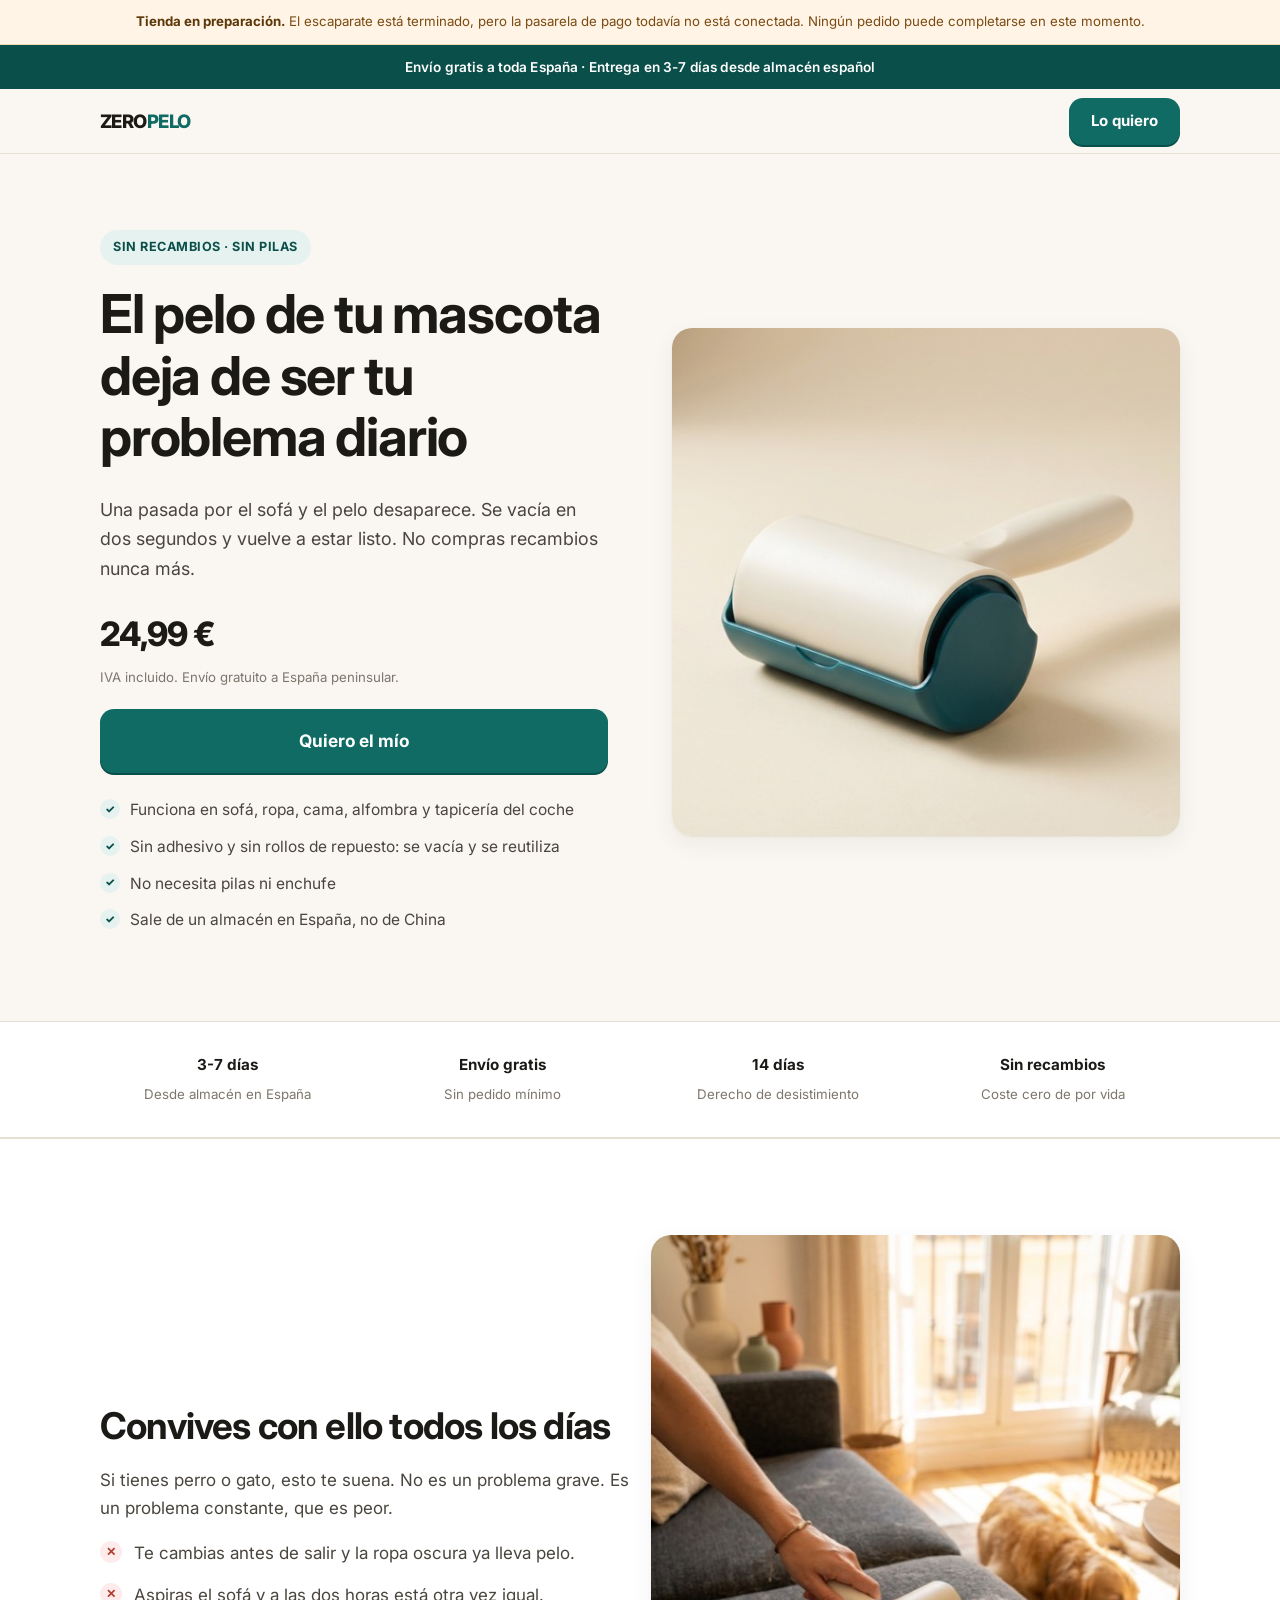
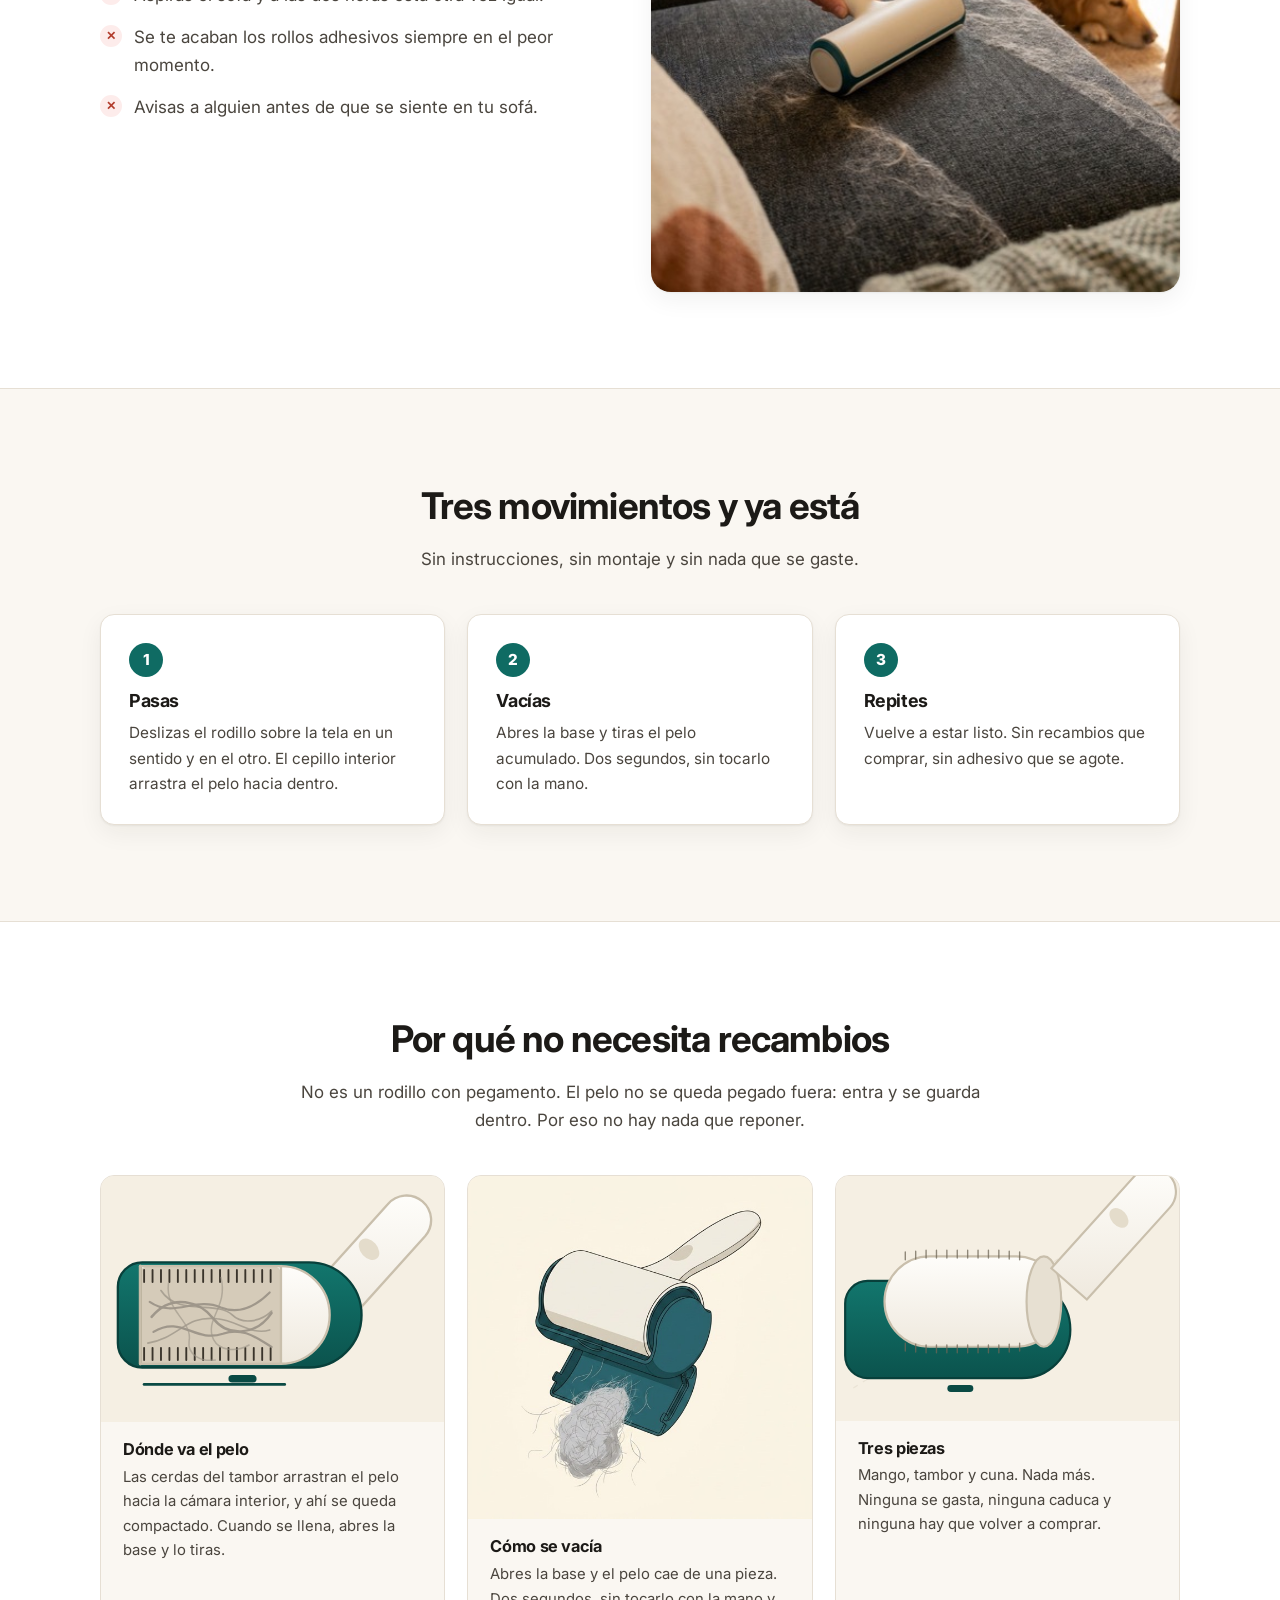
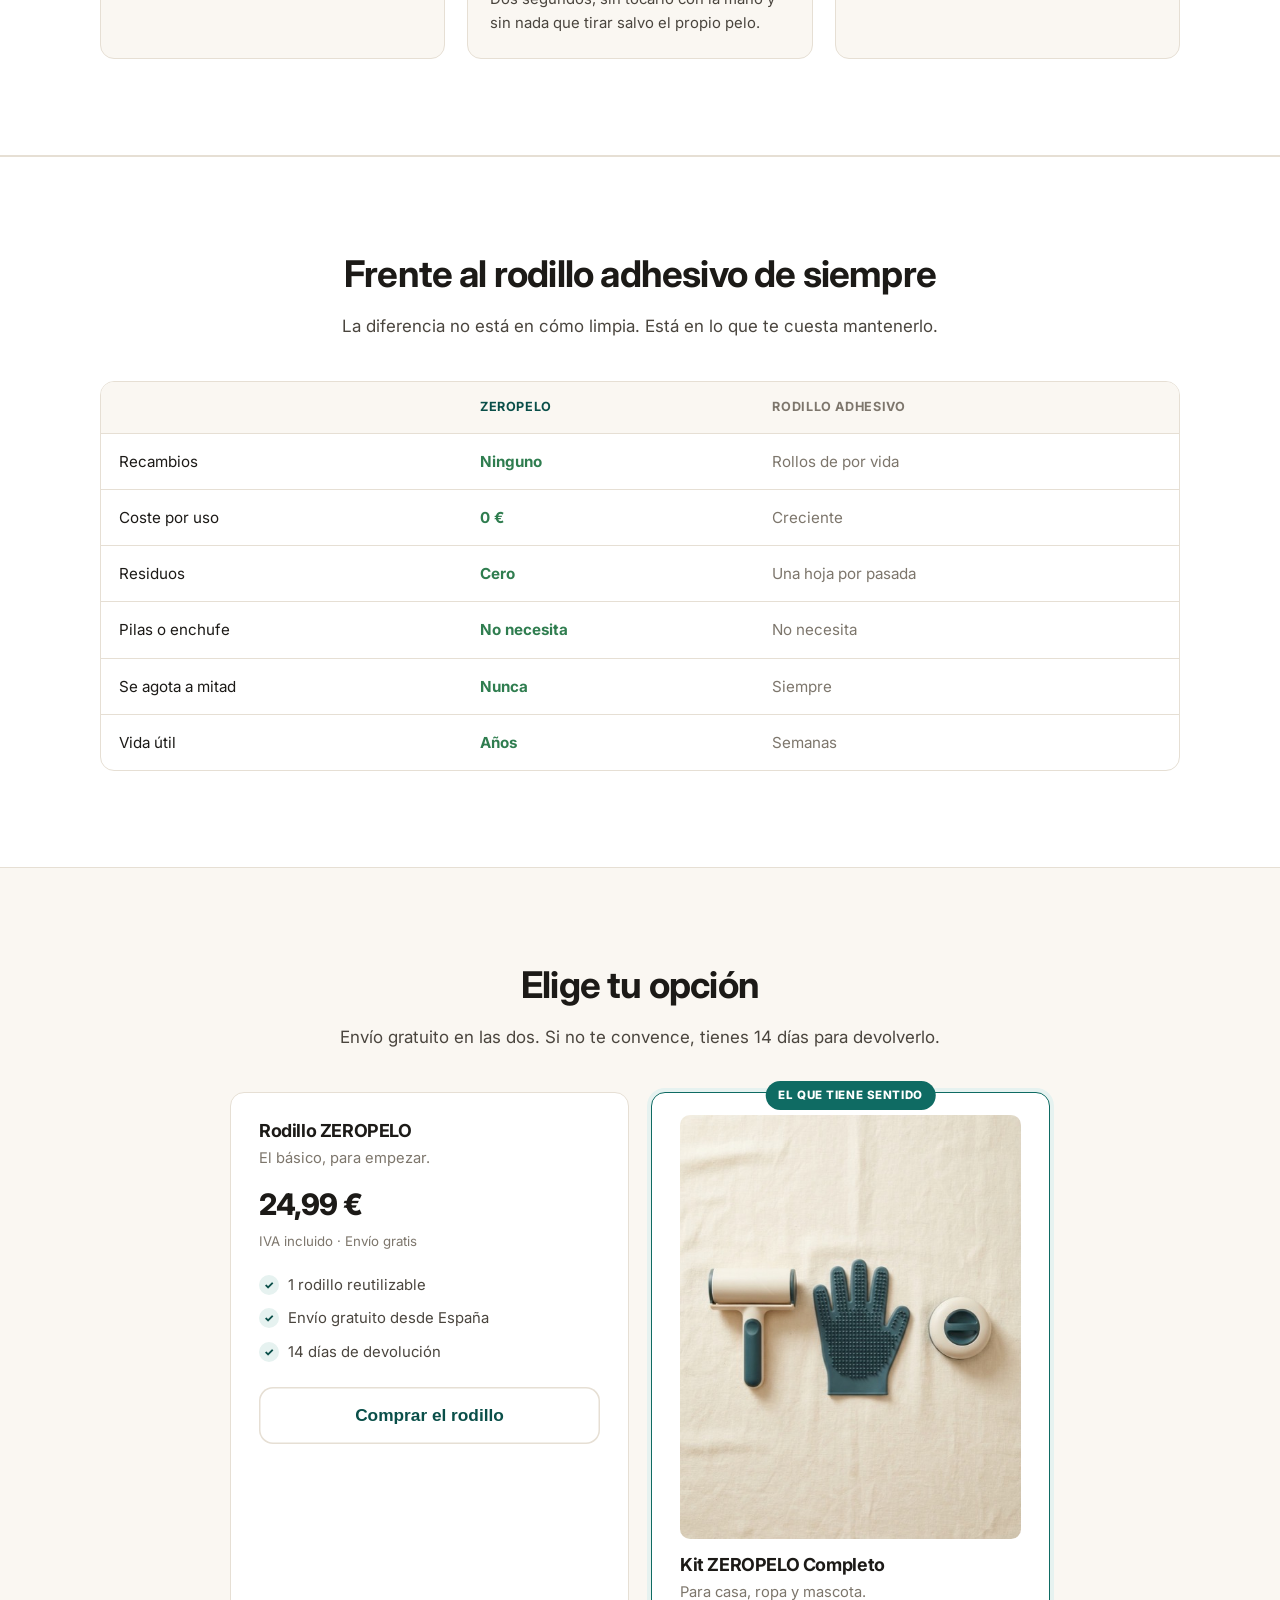
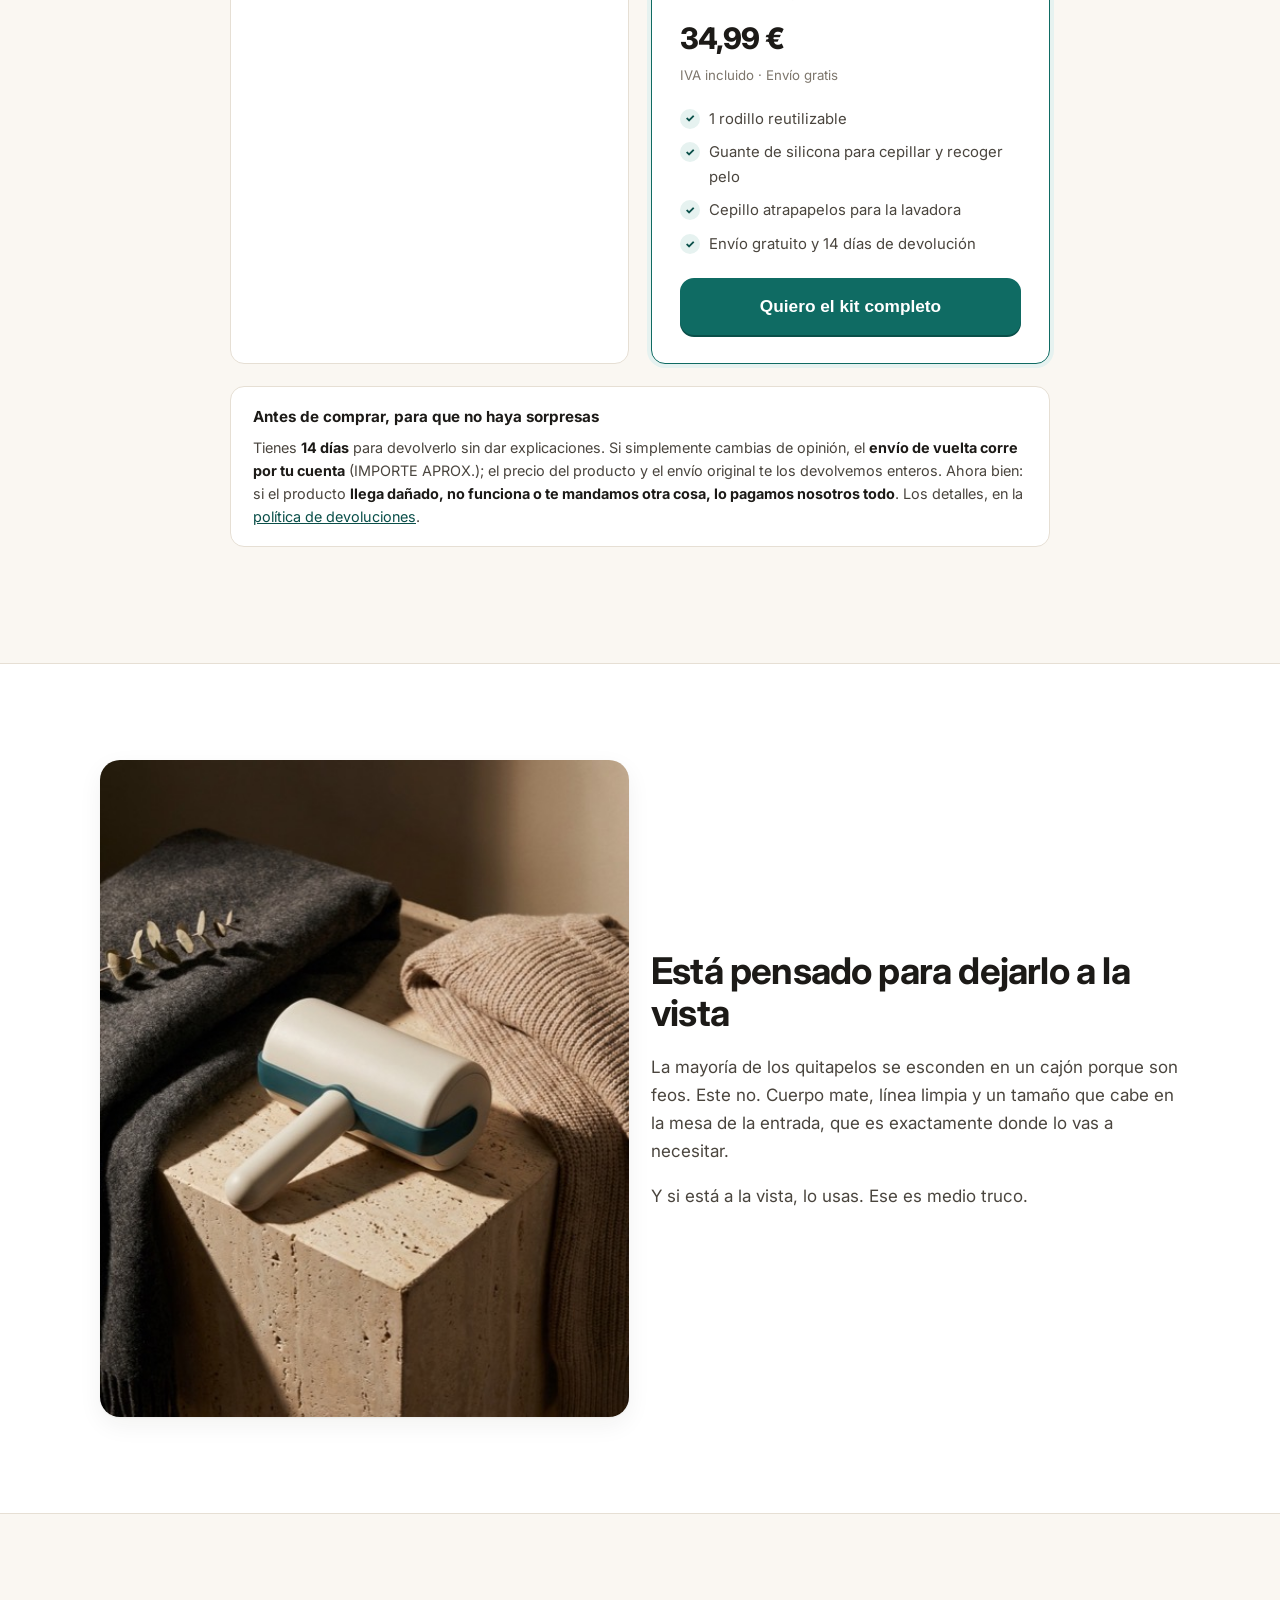
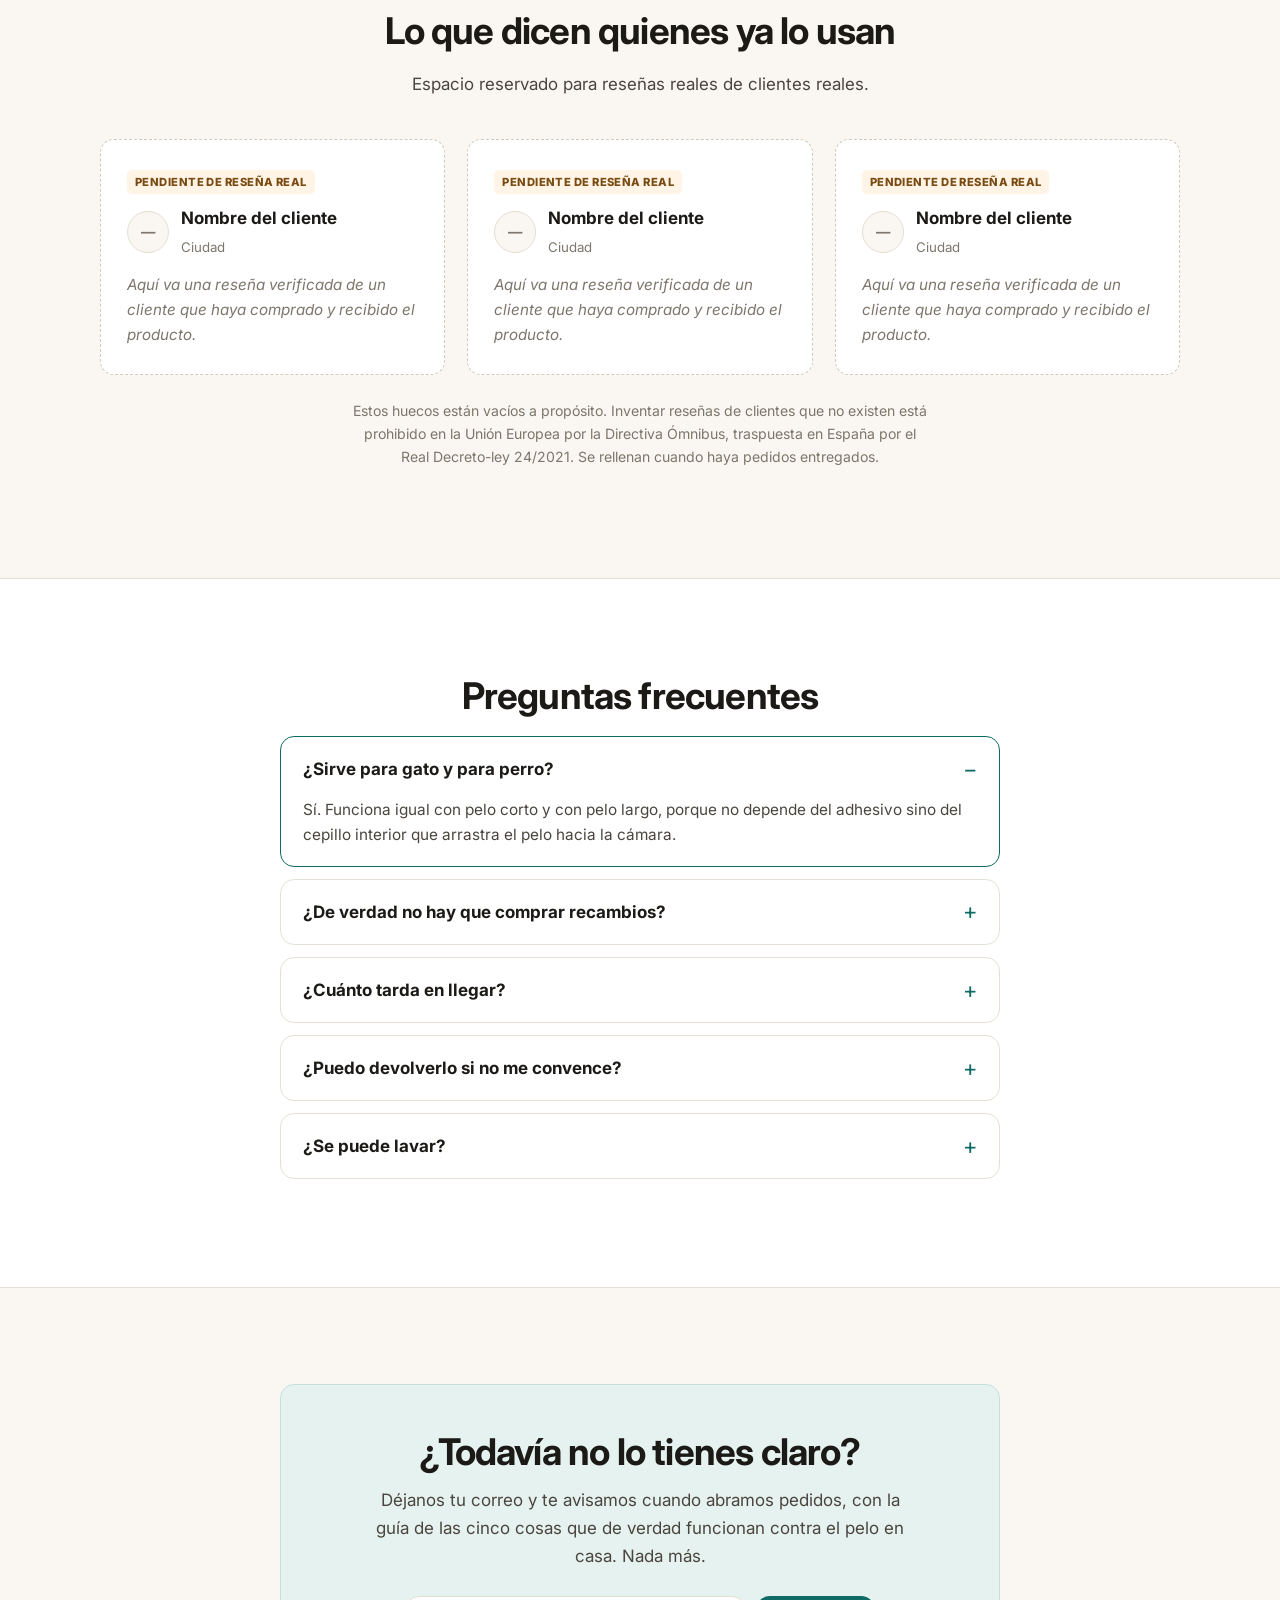
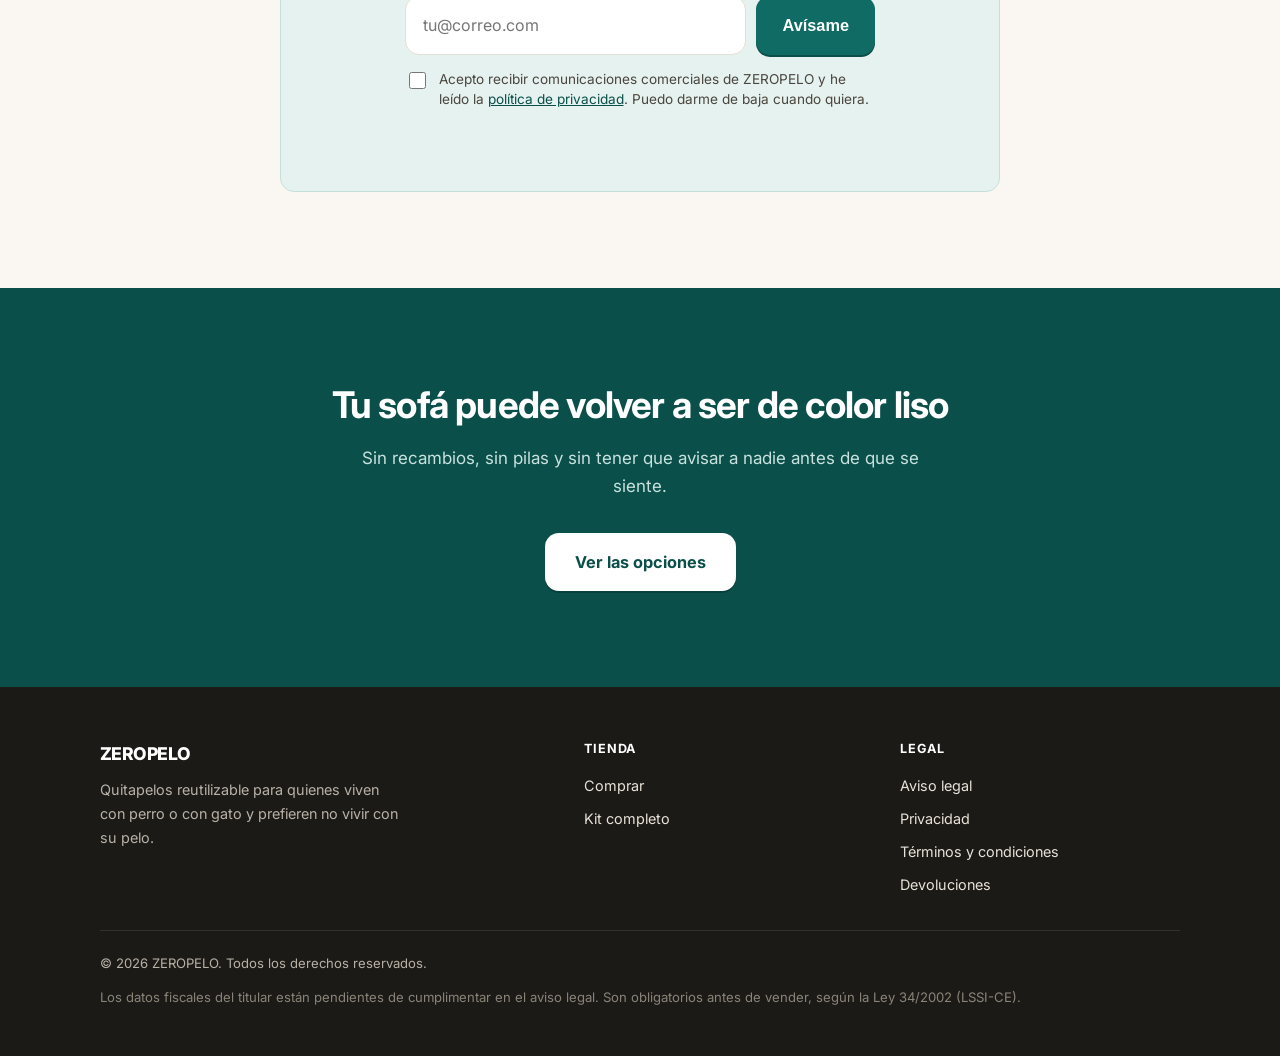
==== index.html @ f77eaab3 "Encuadrar los SVG para que llenen la tarjeta" ====
<!doctype html>
<html lang="es">
<head>
<meta charset="utf-8">
<meta name="viewport" content="width=device-width,initial-scale=1">
<title>ZEROPELO — Adiós al pelo de tu mascota en el sofá y la ropa</title>
<meta name="description" content="Rodillo quitapelos reutilizable para perros y gatos. Sin recambios, sin adhesivo, sin pilas. Envío gratis desde España en 3-7 días.">
<meta property="og:title" content="ZEROPELO — Adiós al pelo de tu mascota">
<meta property="og:description" content="Rodillo quitapelos reutilizable. Sin recambios. Envío gratis desde España.">
<meta property="og:image" content="https://alexghost1.github.io/zeropelo/public/images/hero.jpg">
<meta property="og:type" content="product">
<link rel="stylesheet" href="assets/styles.css">
<link rel="preload" as="image" href="public/images/hero-560.jpg">
<link rel="preconnect" href="https://fonts.googleapis.com">
<link rel="preconnect" href="https://fonts.gstatic.com" crossorigin>
<link href="https://fonts.googleapis.com/css2?family=Inter:wght@400;600;700;800&display=swap" rel="stylesheet">
</head>
<body>

<!-- ════════════════════════════════════════════════════════════════
     PARA PUBLICAR DE VERDAD: borra el bloque <div class="aviso-borrador">
     que hay justo debajo, y rellena PAGOS en el bloque de codigo del final.
     ════════════════════════════════════════════════════════════════ -->
<div class="aviso-borrador">
  <strong>Tienda en preparación.</strong> El escaparate está terminado, pero la pasarela de pago
  todavía no está conectada. Ningún pedido puede completarse en este momento.
</div>

<div class="barra">Envío gratis a toda España · Entrega en 3-7 días desde almacén español</div>

<header class="cab">
  <div class="env">
    <a class="marca" href="index.html">ZERO<span>PELO</span></a>
    <a class="btn" href="#comprar" style="padding:11px 22px;font-size:.94rem">Lo quiero</a>
  </div>
</header>

<main>

<!-- HERO -->
<section class="hero">
  <div class="env hero-rej">
    <div>
      <span class="etiqueta">Sin recambios · Sin pilas</span>
      <h1>El pelo de tu mascota deja de ser tu problema diario</h1>
      <p class="sub">Una pasada por el sofá y el pelo desaparece. Se vacía en dos segundos
      y vuelve a estar listo. No compras recambios nunca más.</p>

      <div class="precio"><span class="ahora">24,99 €</span></div>
      <p class="iva">IVA incluido. Envío gratuito a España peninsular.</p>

      <a class="btn btn-g" href="#comprar">Quiero el mío</a>

      <ul class="ventajas">
        <li><span class="tic">✓</span><span>Funciona en sofá, ropa, cama, alfombra y tapicería del coche</span></li>
        <li><span class="tic">✓</span><span>Sin adhesivo y sin rollos de repuesto: se vacía y se reutiliza</span></li>
        <li><span class="tic">✓</span><span>No necesita pilas ni enchufe</span></li>
        <li><span class="tic">✓</span><span>Sale de un almacén en España, no de China</span></li>
      </ul>
    </div>
    <div class="hero-media">
      <video id="hero-video" width="1024" height="1024" muted loop autoplay playsinline disablepictureinpicture
             preload="none" poster="public/images/hero-560.jpg"
             aria-label="El rodillo ZEROPELO girando sobre sí mismo"></video>
      <noscript>
        <img src="public/images/hero.jpg" width="1024" height="1024"
             alt="Rodillo quitapelos ZEROPELO sobre fondo neutro">
      </noscript>
    </div>
  </div>
</section>

<!-- CONFIANZA -->
<section class="confianza">
  <div class="env">
    <div class="conf-it"><b>3-7 días</b><span>Desde almacén en España</span></div>
    <div class="conf-it"><b>Envío gratis</b><span>Sin pedido mínimo</span></div>
    <div class="conf-it"><b>14 días</b><span>Derecho de desistimiento</span></div>
    <div class="conf-it"><b>Sin recambios</b><span>Coste cero de por vida</span></div>
  </div>
</section>

<!-- PROBLEMA -->
<section class="seccion problema">
  <div class="env rej rej-2" style="align-items:center">
    <div>
      <h2>Convives con ello todos los días</h2>
      <p style="color:var(--tinta-suave)">Si tienes perro o gato, esto te suena. No es un problema
      grave. Es un problema constante, que es peor.</p>
      <ul>
        <li><span class="cruz">✕</span><span>Te cambias antes de salir y la ropa oscura ya lleva pelo.</span></li>
        <li><span class="cruz">✕</span><span>Aspiras el sofá y a las dos horas está otra vez igual.</span></li>
        <li><span class="cruz">✕</span><span>Se te acaban los rollos adhesivos siempre en el peor momento.</span></li>
        <li><span class="cruz">✕</span><span>Avisas a alguien antes de que se siente en tu sofá.</span></li>
      </ul>
    </div>
    <div class="hero-media">
      <img src="public/images/en-uso.jpg" width="928" height="1152"
           srcset="public/images/en-uso-600.jpg 620w, public/images/en-uso.jpg 928w"
           sizes="(max-width: 860px) 92vw, 46vw" loading="lazy"
           alt="Mano pasando el rodillo ZEROPELO por un sofá gris con pelo de perro">
    </div>
  </div>
</section>

<!-- CÓMO FUNCIONA -->
<section class="seccion">
  <div class="env">
    <div class="centro">
      <h2>Tres movimientos y ya está</h2>
      <p class="entradilla">Sin instrucciones, sin montaje y sin nada que se gaste.</p>
    </div>
    <div class="rej rej-3">
      <div class="tarjeta"><div class="paso-n">1</div><h3>Pasas</h3>
        <p>Deslizas el rodillo sobre la tela en un sentido y en el otro. El cepillo interior
        arrastra el pelo hacia dentro.</p></div>
      <div class="tarjeta"><div class="paso-n">2</div><h3>Vacías</h3>
        <p>Abres la base y tiras el pelo acumulado. Dos segundos, sin tocarlo con la mano.</p></div>
      <div class="tarjeta"><div class="paso-n">3</div><h3>Repites</h3>
        <p>Vuelve a estar listo. Sin recambios que comprar, sin adhesivo que se agote.</p></div>
    </div>
  </div>
</section>

<!-- DESPIECE Y CORTE -->
<section class="seccion tecnico">
  <div class="env">
    <div class="centro">
      <h2>Por qué no necesita recambios</h2>
      <p class="entradilla">No es un rodillo con pegamento. El pelo no se queda pegado
      fuera: entra y se guarda dentro. Por eso no hay nada que reponer.</p>
    </div>
    <div class="diagramas">
      <figure class="diag" style="margin:0">
        <img src="public/images/corte.svg" width="366" height="262" loading="lazy"
             alt="Corte del rodillo ZEROPELO: la cámara interior llena de pelo recogido">
        <figcaption class="pie-d">
          <h3>Dónde va el pelo</h3>
          <p>Las cerdas del tambor arrastran el pelo hacia la cámara interior, y ahí se
          queda compactado. Cuando se llena, abres la base y lo tiras.</p>
        </figcaption>
      </figure>
      <figure class="diag" style="margin:0">
        <img src="public/images/vaciado.jpg" width="1024" height="1024" loading="lazy"
             srcset="public/images/vaciado-600.jpg 620w, public/images/vaciado.jpg 1024w"
             sizes="(max-width: 860px) 92vw, 46vw"
             alt="El rodillo ZEROPELO con la base abierta y el pelo cayendo fuera">
        <figcaption class="pie-d">
          <h3>Cómo se vacía</h3>
          <p>Abres la base y el pelo cae de una pieza. Dos segundos, sin tocarlo con la
          mano y sin nada que tirar salvo el propio pelo.</p>
        </figcaption>
      </figure>
      <figure class="diag" style="margin:0">
        <img src="public/images/despiece.svg" width="396" height="282" loading="lazy"
             alt="Las tres piezas del rodillo separándose y volviendo a montarse">
        <figcaption class="pie-d">
          <h3>Tres piezas</h3>
          <p>Mango, tambor y cuna. Nada más. Ninguna se gasta, ninguna caduca y
          ninguna hay que volver a comprar.</p>
        </figcaption>
      </figure>
    </div>
  </div>
</section>

<!-- COMPARATIVA -->
<section class="seccion problema">
  <div class="env">
    <div class="centro">
      <h2>Frente al rodillo adhesivo de siempre</h2>
      <p class="entradilla">La diferencia no está en cómo limpia. Está en lo que te cuesta mantenerlo.</p>
    </div>
    <div class="tabla-env">
      <table>
        <thead><tr><th></th><th class="dest">ZEROPELO</th><th>Rodillo adhesivo</th></tr></thead>
        <tbody>
          <tr><td>Recambios</td><td class="si">Ninguno</td><td class="no">Rollos de por vida</td></tr>
          <tr><td>Coste por uso</td><td class="si">0 €</td><td class="no">Creciente</td></tr>
          <tr><td>Residuos</td><td class="si">Cero</td><td class="no">Una hoja por pasada</td></tr>
          <tr><td>Pilas o enchufe</td><td class="si">No necesita</td><td class="no">No necesita</td></tr>
          <tr><td>Se agota a mitad</td><td class="si">Nunca</td><td class="no">Siempre</td></tr>
          <tr><td>Vida útil</td><td class="si">Años</td><td class="no">Semanas</td></tr>
        </tbody>
      </table>
    </div>
  </div>
</section>

<!-- OFERTA -->
<section class="seccion" id="comprar">
  <div class="env">
    <div class="centro">
      <h2>Elige tu opción</h2>
      <p class="entradilla">Envío gratuito en las dos. Si no te convence, tienes 14 días para devolverlo.</p>
    </div>
    <div class="packs">
      <div class="pack">
        <h3>Rodillo ZEROPELO</h3>
        <p style="color:var(--tenue);font-size:.92rem;margin:0">El básico, para empezar.</p>
        <div class="p">24,99 €</div>
        <p class="iva">IVA incluido · Envío gratis</p>
        <ul>
          <li><span class="tic">✓</span><span>1 rodillo reutilizable</span></li>
          <li><span class="tic">✓</span><span>Envío gratuito desde España</span></li>
          <li><span class="tic">✓</span><span>14 días de devolución</span></li>
        </ul>
        <button class="btn btn-g btn-sec" data-pago="hero">Comprar el rodillo</button>
      </div>
      <div class="pack dest">
        <span class="pack-tag">El que tiene sentido</span>
        <div class="pack-img"><img src="public/images/kit.jpg" width="928" height="1152"
             srcset="public/images/kit-600.jpg 620w, public/images/kit.jpg 928w"
             sizes="(max-width: 860px) 92vw, 40vw"
             loading="lazy" alt="Kit ZEROPELO: rodillo, guante de silicona y atrapapelos de lavadora"></div>
        <h3>Kit ZEROPELO Completo</h3>
        <p style="color:var(--tenue);font-size:.92rem;margin:0">Para casa, ropa y mascota.</p>
        <div class="p">34,99 €</div>
        <p class="iva">IVA incluido · Envío gratis</p>
        <ul>
          <li><span class="tic">✓</span><span>1 rodillo reutilizable</span></li>
          <li><span class="tic">✓</span><span>Guante de silicona para cepillar y recoger pelo</span></li>
          <li><span class="tic">✓</span><span>Cepillo atrapapelos para la lavadora</span></li>
          <li><span class="tic">✓</span><span>Envío gratuito y 14 días de devolución</span></li>
        </ul>
        <button class="btn btn-g" data-pago="kit">Quiero el kit completo</button>
      </div>
    </div>
    <div class="aviso-dev">
      <span class="tit">Antes de comprar, para que no haya sorpresas</span>
      Tienes <b>14 días</b> para devolverlo sin dar explicaciones. Si simplemente cambias
      de opinión, el <b>envío de vuelta corre por tu cuenta</b>
      (<span class="rellenar">IMPORTE APROX.</span>); el precio del producto y el envío
      original te los devolvemos enteros. Ahora bien: si el producto <b>llega dañado, no
      funciona o te mandamos otra cosa, lo pagamos nosotros todo</b>. Los detalles, en la
      <a href="legal/devoluciones.html">política de devoluciones</a>.
    </div>
    <p id="pago-nota" class="centro" style="margin-top:20px;font-size:.9rem;color:var(--tenue)"></p>
  </div>
</section>

<!-- BODEGÓN -->
<section class="seccion problema">
  <div class="env rej rej-2" style="align-items:center">
    <div class="hero-media">
      <img src="public/images/bodegon.jpg" width="928" height="1152"
           srcset="public/images/bodegon-600.jpg 620w, public/images/bodegon.jpg 928w"
           sizes="(max-width: 860px) 92vw, 46vw" loading="lazy"
           alt="Rodillo ZEROPELO sobre piedra travertino junto a una manta de lana y un jersey">
    </div>
    <div>
      <h2>Está pensado para dejarlo a la vista</h2>
      <p style="color:var(--tinta-suave)">La mayoría de los quitapelos se esconden en un cajón porque
      son feos. Este no. Cuerpo mate, línea limpia y un tamaño que cabe en la mesa de la entrada,
      que es exactamente donde lo vas a necesitar.</p>
      <p style="color:var(--tinta-suave)">Y si está a la vista, lo usas. Ese es medio truco.</p>
    </div>
  </div>
</section>

<!-- TESTIMONIOS -->
<section class="seccion">
  <div class="env">
    <div class="centro">
      <h2>Lo que dicen quienes ya lo usan</h2>
      <p class="entradilla">Espacio reservado para reseñas reales de clientes reales.</p>
    </div>
    <div class="rej rej-3">
      <div class="tst">
        <span class="marcador">Pendiente de reseña real</span>
        <div class="tst-cab"><div class="tst-av"><b>—</b></div>
          <div><b>Nombre del cliente</b><br><span style="font-size:.83rem;color:var(--tenue)">Ciudad</span></div></div>
        <blockquote>Aquí va una reseña verificada de un cliente que haya comprado y recibido el producto.</blockquote>
      </div>
      <div class="tst">
        <span class="marcador">Pendiente de reseña real</span>
        <div class="tst-cab"><div class="tst-av"><b>—</b></div>
          <div><b>Nombre del cliente</b><br><span style="font-size:.83rem;color:var(--tenue)">Ciudad</span></div></div>
        <blockquote>Aquí va una reseña verificada de un cliente que haya comprado y recibido el producto.</blockquote>
      </div>
      <div class="tst">
        <span class="marcador">Pendiente de reseña real</span>
        <div class="tst-cab"><div class="tst-av"><b>—</b></div>
          <div><b>Nombre del cliente</b><br><span style="font-size:.83rem;color:var(--tenue)">Ciudad</span></div></div>
        <blockquote>Aquí va una reseña verificada de un cliente que haya comprado y recibido el producto.</blockquote>
      </div>
    </div>
    <p class="centro" style="margin-top:24px;font-size:.88rem;color:var(--tenue);max-width:64ch;margin-left:auto;margin-right:auto">
      Estos huecos están vacíos a propósito. Inventar reseñas de clientes que no existen está
      prohibido en la Unión Europea por la Directiva Ómnibus, traspuesta en España por el
      Real Decreto-ley 24/2021. Se rellenan cuando haya pedidos entregados.
    </p>
  </div>
</section>

<!-- FAQ -->
<section class="seccion problema">
  <div class="env" style="max-width:760px">
    <div class="centro"><h2>Preguntas frecuentes</h2></div>
    <details open><summary>¿Sirve para gato y para perro?</summary>
      <p>Sí. Funciona igual con pelo corto y con pelo largo, porque no depende del adhesivo sino
      del cepillo interior que arrastra el pelo hacia la cámara.</p></details>
    <details><summary>¿De verdad no hay que comprar recambios?</summary>
      <p>No hay recambios. El pelo se acumula dentro y se tira abriendo la base. Es la diferencia
      principal frente a un rodillo adhesivo, que consume una hoja en cada pasada.</p></details>
    <details><summary>¿Cuánto tarda en llegar?</summary>
      <p>Entre 3 y 7 días laborables. Sale de un almacén situado en España, no directamente de Asia.</p></details>
    <details><summary>¿Puedo devolverlo si no me convence?</summary>
      <p>Sí. Tienes 14 días naturales desde que lo recibes para desistir sin justificar el
      motivo, conforme al Real Decreto Legislativo 1/2007. En ese caso el envío de vuelta lo
      pagas tú, y nosotros te devolvemos el precio del producto y el envío original.</p>
      <p>Si el producto llega dañado, no funciona o nos hemos equivocado de artículo, la
      devolución te sale gratis: la pagamos nosotros. Todo el detalle está en la
      <a href="legal/devoluciones.html">política de devoluciones</a>.</p></details>
    <details><summary>¿Se puede lavar?</summary>
      <p>El cuerpo se limpia con un paño húmedo. No debe sumergirse ni meterse en el lavavajillas.</p></details>
  </div>
</section>

<!-- CAPTURA DE EMAIL -->
<section class="seccion">
  <div class="env">
    <div class="captura">
      <h2>¿Todavía no lo tienes claro?</h2>
      <p class="intro">Déjanos tu correo y te avisamos cuando abramos pedidos, con la guía
      de las cinco cosas que de verdad funcionan contra el pelo en casa. Nada más.</p>
      <form id="form-email" novalidate>
        <div class="form-fila">
          <input type="email" id="email" name="email" required autocomplete="email"
                 placeholder="tu@correo.com" aria-label="Tu correo electrónico">
          <button class="btn" type="submit">Avísame</button>
        </div>
        <label class="consent">
          <input type="checkbox" id="consent" required>
          <span>Acepto recibir comunicaciones comerciales de ZEROPELO y he leído la
          <a href="legal/privacidad.html">política de privacidad</a>. Puedo darme de baja
          cuando quiera.</span>
        </label>
        <p class="form-msg" id="form-msg" role="status" aria-live="polite"></p>
      </form>
    </div>
  </div>
</section>

<!-- CTA FINAL -->
<section class="seccion cta-final">
  <div class="env">
    <h2>Tu sofá puede volver a ser de color liso</h2>
    <p>Sin recambios, sin pilas y sin tener que avisar a nadie antes de que se siente.</p>
    <a class="btn" href="#comprar">Ver las opciones</a>
  </div>
</section>

</main>

<footer class="pie">
  <div class="env">
    <div class="pie-rej">
      <div>
        <div class="marca-pie">ZEROPELO</div>
        <p style="margin-top:10px;max-width:34ch">Quitapelos reutilizable para quienes viven con
        perro o con gato y prefieren no vivir con su pelo.</p>
      </div>
      <div><h4>Tienda</h4><ul>
        <li><a href="#comprar">Comprar</a></li>
        <li><a href="#comprar">Kit completo</a></li>
      </ul></div>
      <div><h4>Legal</h4><ul>
        <li><a href="legal/aviso-legal.html">Aviso legal</a></li>
        <li><a href="legal/privacidad.html">Privacidad</a></li>
        <li><a href="legal/terminos.html">Términos y condiciones</a></li>
        <li><a href="legal/devoluciones.html">Devoluciones</a></li>
      </ul></div>
    </div>
    <div class="pie-fin">
      <p>© 2026 ZEROPELO. Todos los derechos reservados.</p>
      <p style="color:#8a8378">Los datos fiscales del titular están pendientes de cumplimentar en
      el aviso legal. Son obligatorios antes de vender, según la Ley 34/2002 (LSSI-CE).</p>
    </div>
  </div>
</footer>

<script>
/* VIDEO DEL HERO -----------------------------------------------------
   El video solo se carga si el dispositivo puede permitirselo. Si el
   usuario pide menos movimiento, tiene ahorro de datos o va con mala
   conexion, se queda el poster: 27 KB en vez de 1,1 MB. */
(function () {
  var v = document.getElementById("hero-video");
  if (!v) return;
  var c = navigator.connection || {};

  // Solo con ahorro de datos explicito se renuncia al video y queda el
  // poster de 27 KB. En todo lo demas, el producto se mueve.
  if (c.saveData === true) return;

  // Safari y iOS decodifican HEVC, que aqui pesa la mitad.
  var puedeHevc = document.createElement("video")
      .canPlayType('video/mp4; codecs="hvc1"') !== "";
  var fuente = document.createElement("source");
  fuente.src = puedeHevc ? "public/video/hero-giro-hevc.mp4"
                         : "public/video/hero-giro.mp4";
  fuente.type = "video/mp4";
  v.appendChild(fuente);
  v.preload = "auto";
  v.load();

  // El producto gira siempre: es el escaparate. Sin controles a la vista.
  v.play().catch(function () {
    // Si el navegador bloquea la reproduccion automatica, un toque en
    // cualquier parte de la pagina la arranca.
    var arrancar = function () {
      v.play();
      document.removeEventListener("pointerdown", arrancar);
    };
    document.addEventListener("pointerdown", arrancar, { once: true });
  });
})();

/* CONFIGURACION DE PAGO ---------------------------------------------
   Pega aqui tus enlaces de pago (Stripe Payment Links o PayPal).
   En cuanto los pegues, los botones llevan al checkout automaticamente. */
const PAGOS = {
  hero: "",   // ej: "https://buy.stripe.com/xxxxxxxxxxxx"
  kit:  ""    // ej: "https://buy.stripe.com/yyyyyyyyyyyy"
};

/* ANALITICA Y CAPTURA DE EMAIL (Supabase, proyecto garcia-os) --------
   La analitica NO guarda IP, ni user agent, ni cookies, ni ningun
   identificador. Por eso no necesita banner de consentimiento.
   La clave de abajo es publica por diseno: solo permite INSERTAR. */
const SB_URL = "https://fnaqlnfakpkfcyhvybth.supabase.co";
const SB_KEY = "sb_publishable_40aJM_WthTYd6_X1YzafZg_0PdirwL6";

function sbInsert(tabla, fila) {
  return fetch(SB_URL + "/rest/v1/" + tabla, {
    method: "POST",
    headers: {
      "apikey": SB_KEY,
      "Authorization": "Bearer " + SB_KEY,
      "Content-Type": "application/json",
      "Prefer": "return=minimal"
    },
    body: JSON.stringify(fila)
  });
}

function registrar(tipo) {
  var ref = "directo";
  try { if (document.referrer) { ref = new URL(document.referrer).hostname; } }
  catch (e) { ref = "directo"; }
  sbInsert("zeropelo_eventos", {
    tipo: tipo,
    ruta: location.pathname.slice(0, 200),
    referente: ref.slice(0, 200)
  }).catch(function () { /* la analitica nunca debe romper la pagina */ });
}

registrar("visita");

document.querySelectorAll("[data-pago]").forEach(function (b) {
  b.addEventListener("click", function () {
    registrar(b.dataset.pago === "kit" ? "clic_kit" : "clic_comprar");
    var destino = PAGOS[b.dataset.pago];
    var nota = document.getElementById("pago-nota");
    if (destino) { window.location.href = destino; return; }
    nota.textContent = "Pasarela de pago todavia no conectada. Anade tus enlaces en la constante PAGOS de index.html.";
    nota.style.color = "#b23c2c";
    nota.scrollIntoView({ behavior: "smooth", block: "center" });
  });
});

var form = document.getElementById("form-email");
form.addEventListener("submit", function (e) {
  e.preventDefault();
  var email = document.getElementById("email").value.trim();
  var consent = document.getElementById("consent").checked;
  var msg = document.getElementById("form-msg");
  var boton = form.querySelector("button");
  var patron = new RegExp("^[^@\\s]+@[^@\\s]+\\.[^@\\s]{2,}$");

  msg.className = "form-msg";
  if (!patron.test(email)) {
    msg.textContent = "Revisa el correo, parece que falta algo.";
    msg.classList.add("err"); return;
  }
  if (!consent) {
    msg.textContent = "Necesitamos que marques la casilla para poder escribirte.";
    msg.classList.add("err"); return;
  }

  boton.disabled = true;
  boton.textContent = "Enviando...";

  sbInsert("zeropelo_leads", { email: email, consentimiento: true, origen: "tienda" })
    .then(function (r) {
      if (r.ok) {
        registrar("alta_email");
        form.innerHTML = '<p class="form-msg ok" style="font-size:1.05rem">Apuntado. Te escribimos en cuanto abramos pedidos.</p>';
      } else if (r.status === 409) {
        msg.textContent = "Ese correo ya estaba apuntado. No hace falta nada mas.";
        msg.classList.add("ok");
        boton.disabled = false; boton.textContent = "Avisame";
      } else {
        throw new Error("HTTP " + r.status);
      }
    })
    .catch(function () {
      msg.textContent = "No hemos podido guardarlo. Intentalo dentro de un momento.";
      msg.classList.add("err");
      boton.disabled = false; boton.textContent = "Avisame";
    });
});
</script>
</body>
</html>
---- assets/styles.css ----
:root{
  --tinta:#1c1a17; --tinta-suave:#4a453e; --tenue:#7d766c;
  --crema:#faf7f2; --papel:#ffffff; --borde:#e6dfd4;
  --teal:#0f6b63; --teal-osc:#0a4f49; --teal-claro:#e6f2f0;
  --terracota:#c2603f; --exito:#2f7d4f;
  --r:14px; --sombra:0 1px 2px rgba(28,26,23,.05),0 8px 24px rgba(28,26,23,.06);
  --max:1120px;
  --sans:"Inter",-apple-system,BlinkMacSystemFont,"Segoe UI",Roboto,Helvetica,Arial,sans-serif;
}
*,*::before,*::after{box-sizing:border-box}
html{scroll-behavior:smooth;-webkit-text-size-adjust:100%}
body{margin:0;font-family:var(--sans);color:var(--tinta);background:var(--crema);
  font-size:17px;line-height:1.65;-webkit-font-smoothing:antialiased}
img{max-width:100%;height:auto;display:block}
a{color:var(--teal-osc)}
h1,h2,h3{line-height:1.15;letter-spacing:-.022em;margin:0 0 .5em;font-weight:700}
h1{font-size:clamp(2rem,5.2vw,3.35rem)}
h2{font-size:clamp(1.55rem,3.6vw,2.3rem)}
h3{font-size:1.12rem}
p{margin:0 0 1em}
.env{max-width:var(--max);margin:0 auto;padding:0 20px}
.seccion{padding:clamp(56px,8vw,96px) 0}
.centro{text-align:center}
.entradilla{font-size:1.06rem;color:var(--tinta-suave);max-width:62ch;margin:0 auto 2.5rem}

/* avisos */
.barra{background:var(--teal-osc);color:#fff;text-align:center;padding:11px 20px;
  font-size:.85rem;font-weight:600;letter-spacing:.01em}
.aviso-borrador{background:#fff4e5;border-bottom:1px solid #f0d9b5;color:#7a4b12;
  padding:12px 20px;font-size:.83rem;text-align:center;line-height:1.5}
.aviso-borrador strong{color:#5c3708}

/* cabecera */
.cab{position:sticky;top:0;z-index:50;background:rgba(250,247,242,.9);
  backdrop-filter:saturate(160%) blur(12px);border-bottom:1px solid var(--borde)}
.cab .env{display:flex;align-items:center;justify-content:space-between;height:64px}
.marca{font-weight:800;font-size:1.16rem;letter-spacing:-.03em;text-decoration:none;color:var(--tinta)}
.marca span{color:var(--teal)}

/* botones */
.btn{display:inline-flex;align-items:center;justify-content:center;gap:.5rem;
  background:var(--teal);color:#fff;text-decoration:none;font-weight:700;font-size:1.02rem;
  padding:16px 30px;border-radius:var(--r);border:0;cursor:pointer;
  box-shadow:0 2px 0 var(--teal-osc);transition:transform .12s ease,background .12s ease}
.btn:hover{background:var(--teal-osc);transform:translateY(-1px)}
.btn:active{transform:translateY(1px);box-shadow:none}
.btn-g{width:100%;padding:18px 30px;font-size:1.08rem}
.btn-sec{background:transparent;color:var(--teal-osc);box-shadow:inset 0 0 0 1.5px var(--borde)}
.btn-sec:hover{background:var(--papel);color:var(--teal-osc)}

/* hero */
.hero{padding:clamp(40px,6vw,76px) 0 clamp(48px,7vw,88px)}
.hero-rej{display:grid;grid-template-columns:1fr 1fr;gap:clamp(28px,5vw,64px);align-items:center}
.hero-media{border-radius:20px;overflow:hidden;background:var(--papel);box-shadow:var(--sombra)}
.etiqueta{display:inline-flex;align-items:center;gap:.45rem;background:var(--teal-claro);
  color:var(--teal-osc);font-size:.79rem;font-weight:700;letter-spacing:.04em;
  text-transform:uppercase;padding:7px 13px;border-radius:99px;margin-bottom:18px}
.hero p.sub{font-size:1.12rem;color:var(--tinta-suave);max-width:46ch}
.precio{display:flex;align-items:baseline;gap:.6rem;margin:22px 0 6px}
.precio .ahora{font-size:2.1rem;font-weight:800;letter-spacing:-.03em}
.precio .antes{font-size:1.05rem;color:var(--tenue);text-decoration:line-through}
.precio .off{background:var(--terracota);color:#fff;font-size:.76rem;font-weight:700;
  padding:4px 9px;border-radius:6px;letter-spacing:.03em}
.iva{font-size:.83rem;color:var(--tenue);margin-bottom:20px}
.ventajas{list-style:none;padding:0;margin:24px 0 0;display:grid;gap:11px}
.ventajas li{display:flex;gap:.65rem;align-items:flex-start;font-size:.97rem;color:var(--tinta-suave)}
.tic{flex:0 0 20px;height:20px;margin-top:2px;border-radius:50%;background:var(--teal-claro);
  color:var(--teal-osc);display:grid;place-items:center;font-size:.7rem;font-weight:800}

/* confianza */
.confianza{border-top:1px solid var(--borde);border-bottom:1px solid var(--borde);background:var(--papel)}
.confianza .env{display:grid;grid-template-columns:repeat(4,1fr);gap:20px;padding-top:30px;padding-bottom:30px}
.conf-it{text-align:center}
.conf-it b{display:block;font-size:.95rem;margin-bottom:2px}
.conf-it span{font-size:.83rem;color:var(--tenue)}

/* tarjetas */
.rej{display:grid;gap:22px}
.rej-3{grid-template-columns:repeat(3,1fr)}
.rej-2{grid-template-columns:repeat(2,1fr)}
.tarjeta{background:var(--papel);border:1px solid var(--borde);border-radius:var(--r);
  padding:28px;box-shadow:var(--sombra)}
.paso-n{width:34px;height:34px;border-radius:50%;background:var(--teal);color:#fff;
  display:grid;place-items:center;font-weight:800;font-size:.95rem;margin-bottom:14px}
.tarjeta p{margin:0;color:var(--tinta-suave);font-size:.96rem}

/* problema */
.problema{background:var(--papel);border-top:1px solid var(--borde);border-bottom:1px solid var(--borde)}
.problema ul{list-style:none;padding:0;margin:0;display:grid;gap:14px}
.problema li{display:flex;gap:.75rem;align-items:flex-start;color:var(--tinta-suave)}
.cruz{flex:0 0 22px;height:22px;border-radius:50%;background:#fdeceb;color:#b23c2c;
  display:grid;place-items:center;font-weight:800;font-size:.78rem;margin-top:2px}

/* comparativa */
.tabla-env{overflow-x:auto;border:1px solid var(--borde);border-radius:var(--r);background:var(--papel)}
table{width:100%;border-collapse:collapse;min-width:520px;font-size:.95rem}
th,td{padding:15px 18px;text-align:left;border-bottom:1px solid var(--borde)}
thead th{background:var(--crema);font-size:.79rem;text-transform:uppercase;
  letter-spacing:.05em;color:var(--tenue)}
tbody tr:last-child td{border-bottom:0}
td.si{color:var(--exito);font-weight:700}
td.no{color:var(--tenue)}
th.dest{color:var(--teal-osc)}

/* oferta */
.packs{display:grid;grid-template-columns:repeat(2,1fr);gap:22px;max-width:820px;margin:0 auto}
.pack{background:var(--papel);border:1.5px solid var(--borde);border-radius:var(--r);padding:28px;position:relative}
.pack.dest{border-color:var(--teal);box-shadow:0 0 0 4px var(--teal-claro)}
.pack-tag{position:absolute;top:-12px;left:50%;transform:translateX(-50%);
  background:var(--teal);color:#fff;font-size:.72rem;font-weight:800;letter-spacing:.05em;
  text-transform:uppercase;padding:5px 13px;border-radius:99px;white-space:nowrap}
.pack h3{margin-bottom:4px}
.pack .p{font-size:1.85rem;font-weight:800;letter-spacing:-.03em;margin:10px 0 2px}
.pack ul{list-style:none;padding:0;margin:16px 0 22px;display:grid;gap:9px;font-size:.93rem;color:var(--tinta-suave)}
.pack ul li{display:flex;gap:.55rem}

/* testimonios */
.tst{background:var(--papel);border:1px dashed #d3c9b8;border-radius:var(--r);padding:26px}
.tst-cab{display:flex;align-items:center;gap:12px;margin-bottom:12px}
.tst-av{width:42px;height:42px;border-radius:50%;background:var(--crema);
  border:1px solid var(--borde);display:grid;place-items:center;color:var(--tenue);font-size:.9rem}
.tst-av b{font-weight:700}
.tst blockquote{margin:0;color:var(--tenue);font-style:italic;font-size:.95rem}
.tst .marcador{display:inline-block;background:#fff4e5;color:#7a4b12;font-size:.7rem;
  font-weight:800;letter-spacing:.04em;text-transform:uppercase;padding:3px 8px;border-radius:5px;margin-bottom:10px}

/* faq */
details{background:var(--papel);border:1px solid var(--borde);border-radius:var(--r);
  padding:18px 22px;margin-bottom:12px}
details[open]{border-color:var(--teal)}
summary{cursor:pointer;font-weight:700;list-style:none;display:flex;
  justify-content:space-between;align-items:center;gap:1rem}
summary::-webkit-details-marker{display:none}
summary::after{content:"+";font-size:1.4rem;color:var(--teal);font-weight:400;line-height:1}
details[open] summary::after{content:"−"}
details p{margin:14px 0 0;color:var(--tinta-suave);font-size:.96rem}

/* cta final */
.cta-final{background:var(--teal-osc);color:#fff;text-align:center}
.cta-final h2{color:#fff}
.cta-final p{color:#c8e2df;max-width:52ch;margin:0 auto 2rem}
.cta-final .btn{background:#fff;color:var(--teal-osc);box-shadow:0 2px 0 rgba(0,0,0,.18)}
.cta-final .btn:hover{background:#eef7f6;color:var(--teal-osc)}

/* pie */
.pie{background:var(--tinta);color:#b8b1a6;padding:52px 0 34px;font-size:.9rem}
.pie a{color:#e8e2d8;text-decoration:none}
.pie a:hover{text-decoration:underline}
.pie-rej{display:grid;grid-template-columns:1.6fr 1fr 1fr;gap:36px;margin-bottom:34px}
.pie h4{color:#fff;font-size:.79rem;text-transform:uppercase;letter-spacing:.07em;margin:0 0 14px}
.pie ul{list-style:none;padding:0;margin:0;display:grid;gap:9px}
.pie-fin{border-top:1px solid #34302b;padding-top:22px;font-size:.82rem;line-height:1.6}
.marca-pie{font-weight:800;font-size:1.1rem;color:#fff;letter-spacing:-.03em}

/* legal */
.doc{max-width:760px;margin:0 auto;background:var(--papel);border:1px solid var(--borde);
  border-radius:var(--r);padding:clamp(28px,5vw,52px)}
.doc h1{font-size:clamp(1.7rem,4vw,2.3rem)}
.doc h2{font-size:1.22rem;margin-top:2em}
.doc p,.doc li{color:var(--tinta-suave);font-size:.97rem}
.doc .rellenar{background:#fff4e5;color:#7a4b12;padding:1px 7px;border-radius:5px;
  font-weight:700;font-size:.88em;white-space:nowrap}
.volver{display:inline-block;margin-bottom:22px;font-size:.92rem;text-decoration:none}

@media(max-width:860px){
  .hero-rej,.rej-3,.rej-2,.packs{grid-template-columns:1fr}
  .confianza .env{grid-template-columns:repeat(2,1fr);gap:24px}
  .pie-rej{grid-template-columns:1fr;gap:28px}
  .hero-media{order:-1}
}

/* captura de email */
.captura{background:var(--teal-claro);border:1px solid #c5e0dc;border-radius:var(--r);
  padding:clamp(28px,5vw,46px);text-align:center;max-width:720px;margin:0 auto}
.captura h2{margin-bottom:.35em}
.captura p.intro{color:var(--tinta-suave);max-width:48ch;margin:0 auto 26px}
.form-fila{display:flex;gap:10px;max-width:470px;margin:0 auto 14px}
.form-fila input{flex:1;min-width:0;padding:15px 17px;border:1.5px solid var(--borde);
  border-radius:var(--r);font:inherit;font-size:1rem;background:var(--papel);color:var(--tinta)}
.form-fila input:focus{outline:none;border-color:var(--teal);box-shadow:0 0 0 3px rgba(15,107,99,.15)}
.form-fila .btn{white-space:nowrap;padding:15px 26px}
.consent{display:flex;gap:.6rem;align-items:flex-start;max-width:470px;margin:0 auto;
  text-align:left;font-size:.85rem;color:var(--tinta-suave);line-height:1.5}
.consent input{margin-top:3px;flex:0 0 auto;width:17px;height:17px;accent-color:var(--teal)}
.form-msg{margin:16px 0 0;font-size:.93rem;font-weight:600;min-height:1.3em}
.form-msg.ok{color:var(--exito)}
.form-msg.err{color:#b23c2c}
.pack-img{border-radius:10px;overflow:hidden;margin:-6px 0 16px;background:var(--crema)}
@media(max-width:520px){.form-fila{flex-direction:column}}

/* aviso de devoluciones previo a la compra (art. 97.1.i RDL 1/2007) */
.aviso-dev{max-width:820px;margin:22px auto 0;background:var(--papel);
  border:1px solid var(--borde);border-radius:var(--r);padding:18px 22px;
  font-size:.9rem;color:var(--tinta-suave);line-height:1.6}
.aviso-dev b{color:var(--tinta)}
.aviso-dev .tit{display:block;font-weight:700;color:var(--tinta);margin-bottom:6px;font-size:.95rem}
.aviso-dev a{color:var(--teal-osc)}

/* despiece y corte */
.tecnico{background:var(--papel);border-top:1px solid var(--borde);border-bottom:1px solid var(--borde)}
.diagramas{display:grid;grid-template-columns:repeat(3,1fr);gap:22px;margin-top:8px}
.diag{background:var(--crema);border:1px solid var(--borde);border-radius:var(--r);
  overflow:hidden;display:flex;flex-direction:column}
.diag img{width:100%;display:block}
.diag .pie-d{padding:18px 22px 22px}
.diag h3{margin:0 0 6px;font-size:1.02rem}
.diag p{margin:0;font-size:.93rem;color:var(--tinta-suave)}
@media(max-width:980px){.diagramas{grid-template-columns:1fr}}

/* video del hero */
.hero-media{position:relative}
.hero-media video{width:100%;height:auto;display:block;background:var(--papel)}

/* el video del hero es escaparate, no reproductor */
.hero-media video::-webkit-media-controls,
.hero-media video::-webkit-media-controls-enclosure,
.hero-media video::-webkit-media-controls-panel { display: none !important; }
.hero-media video { pointer-events: none; }
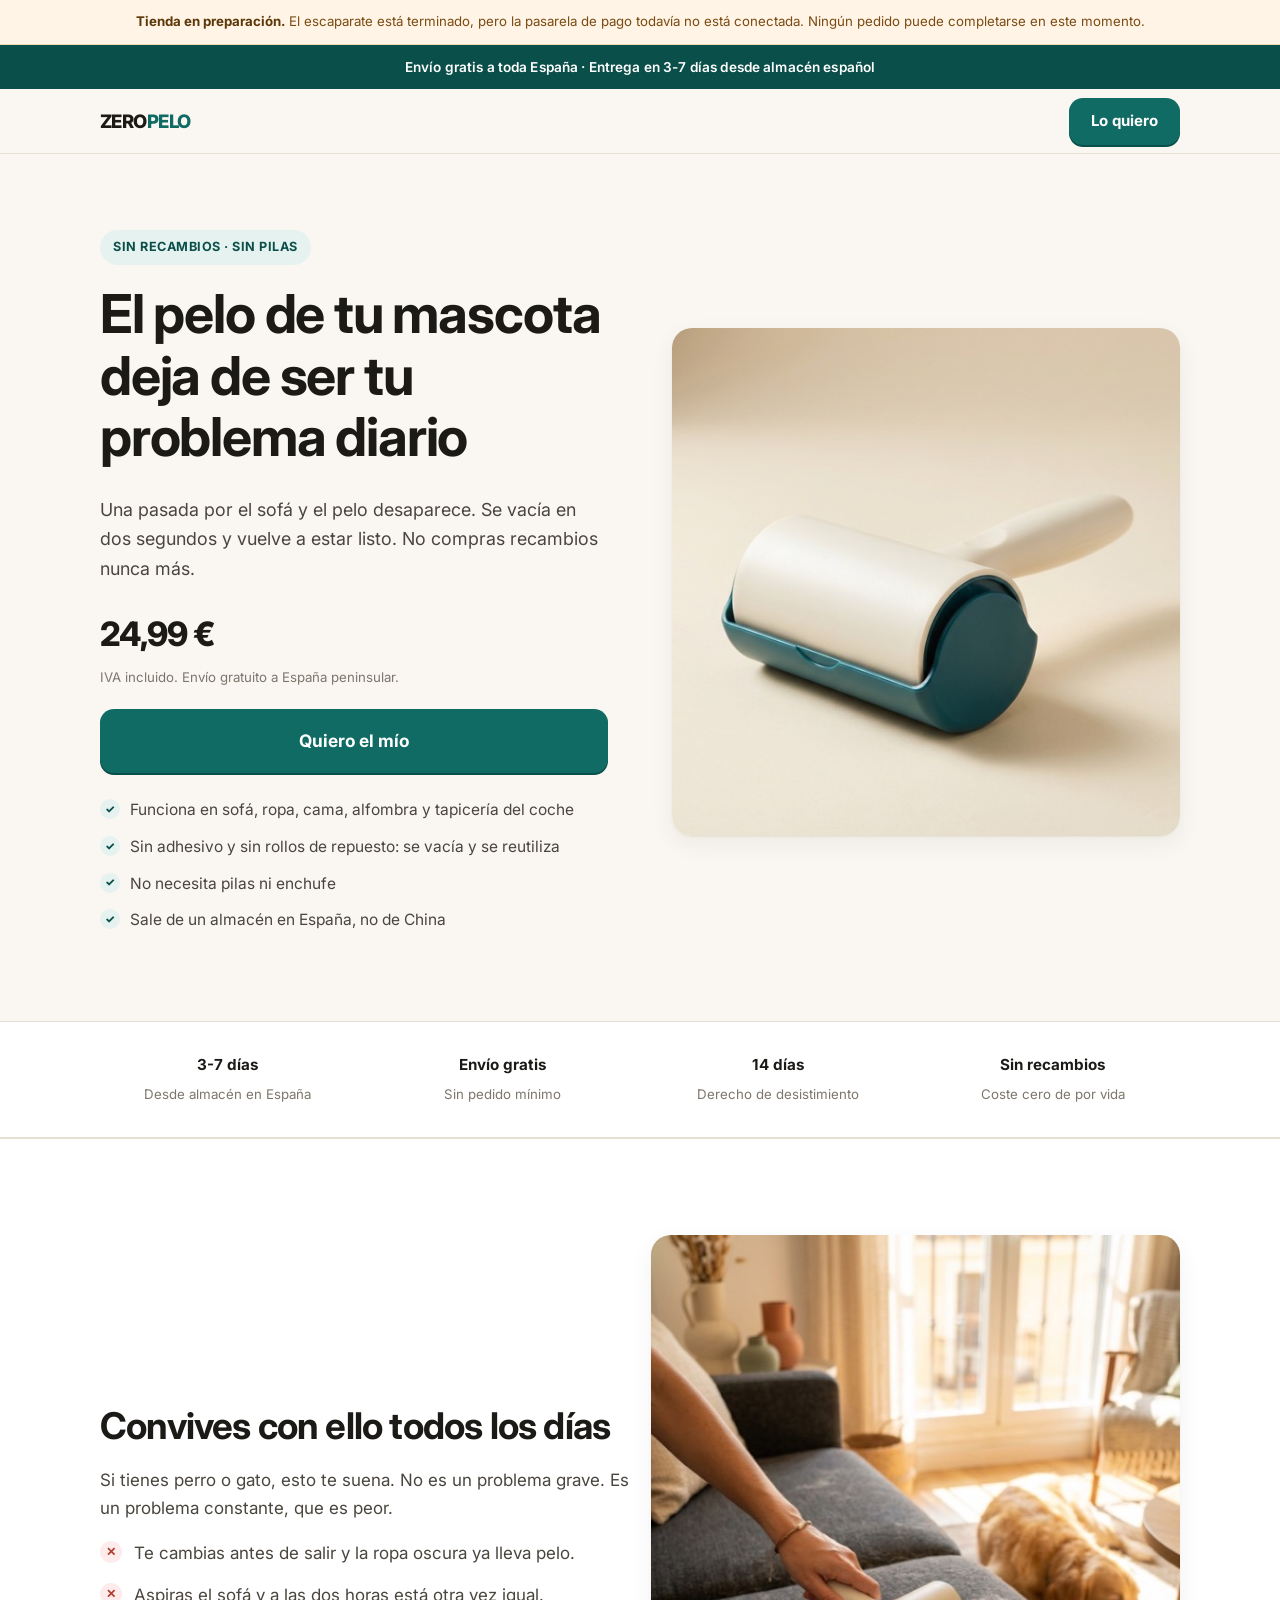
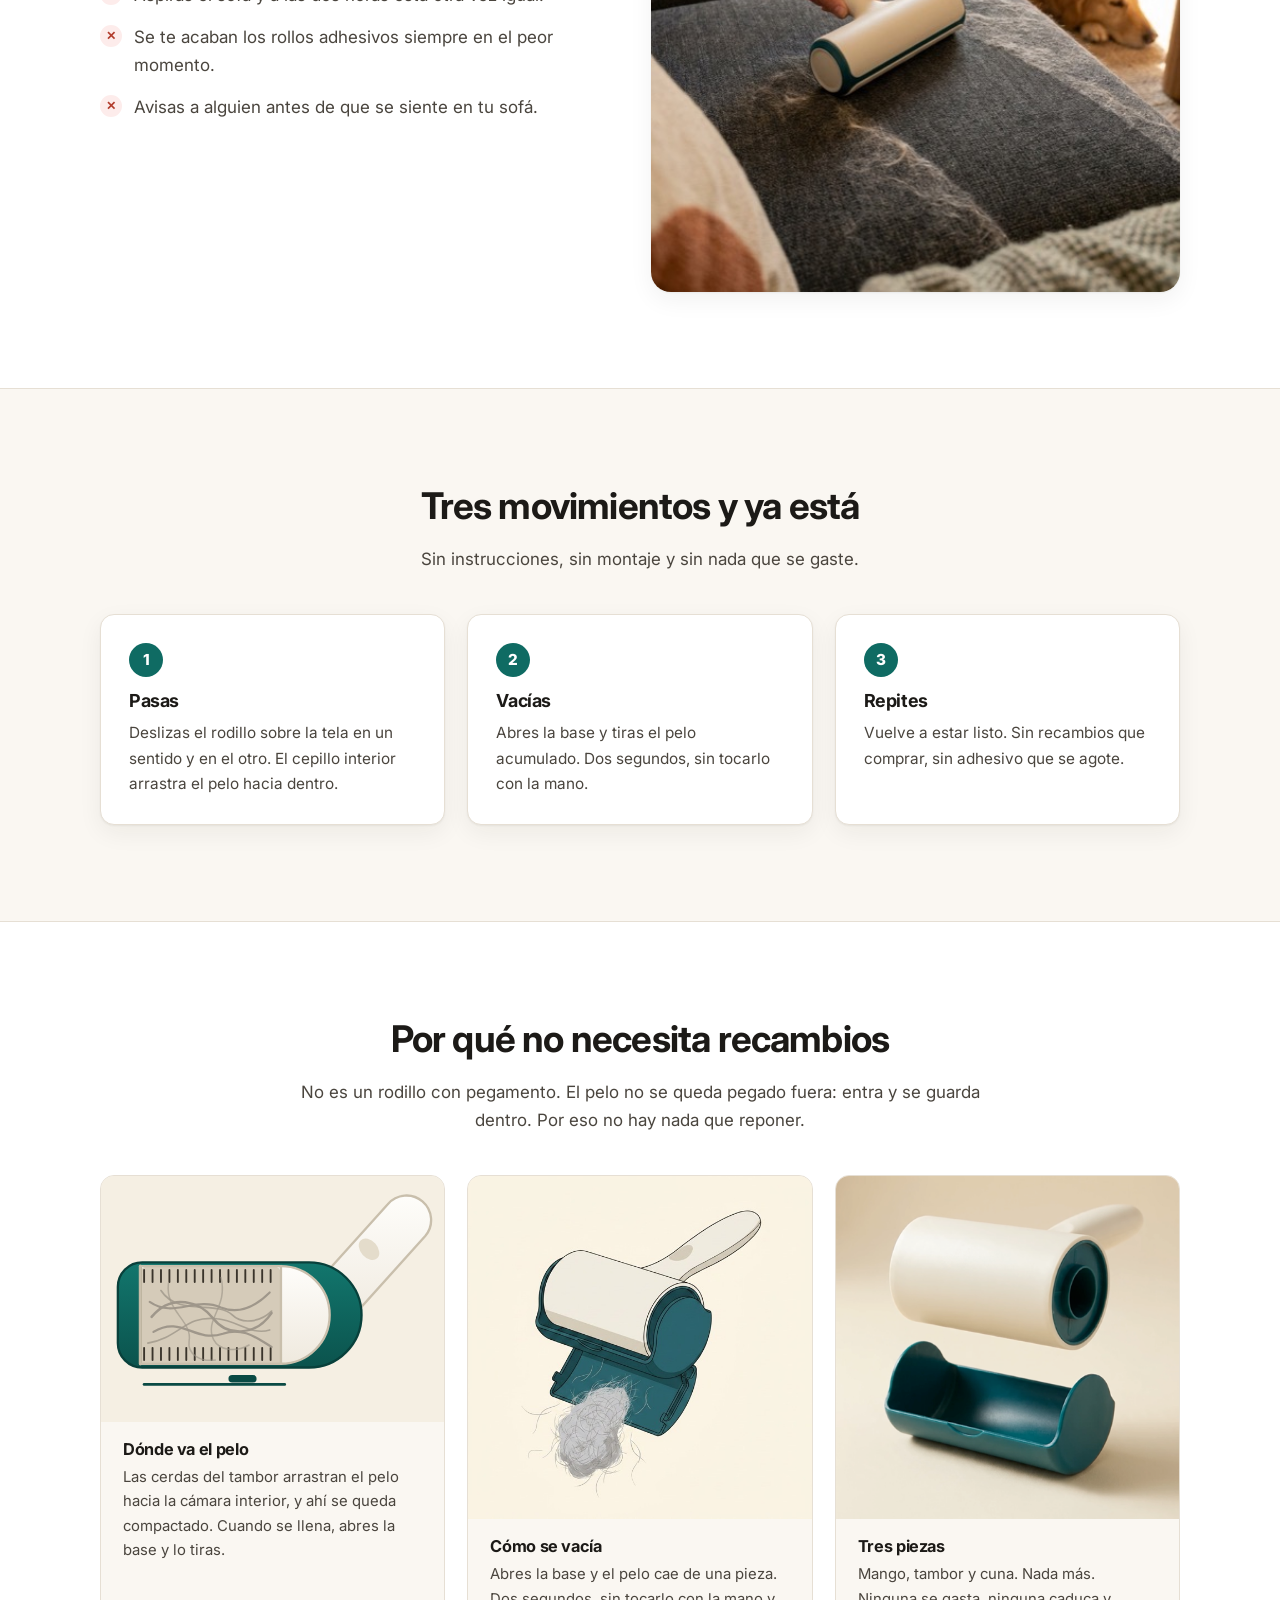
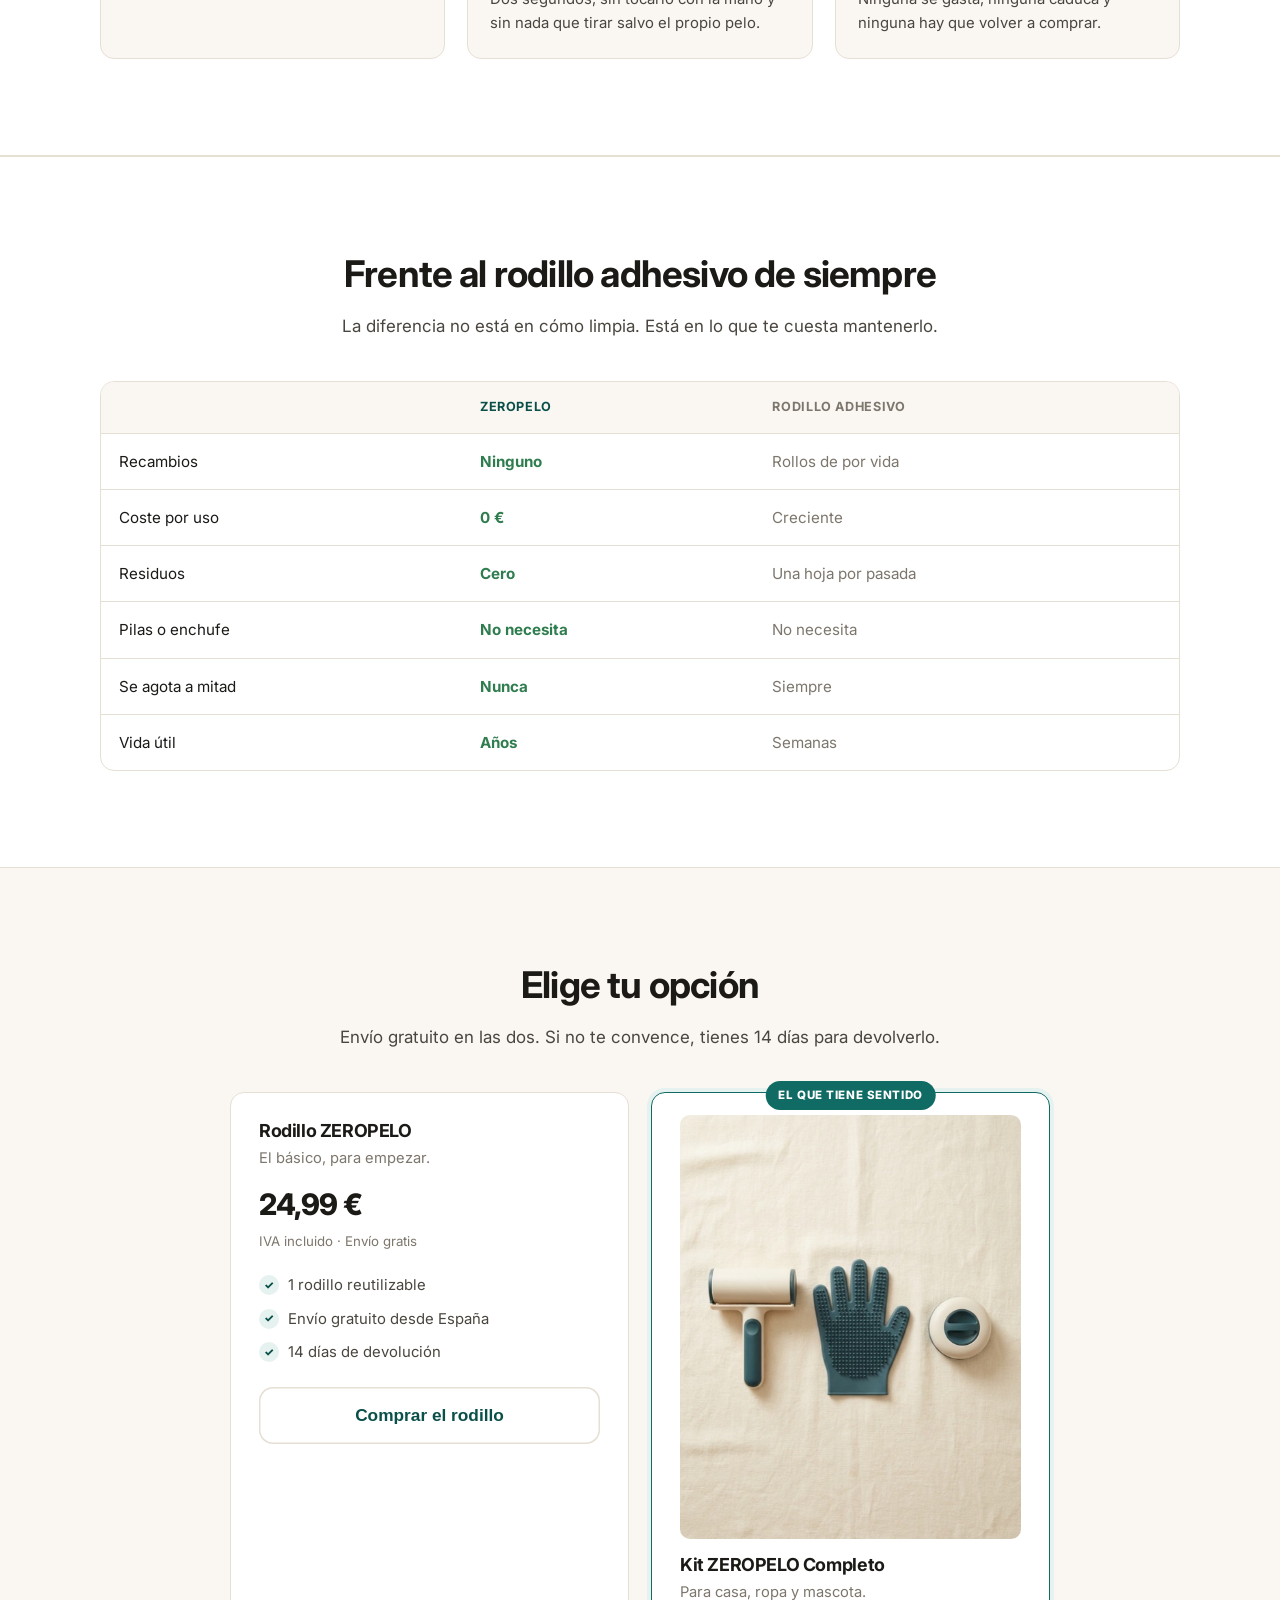
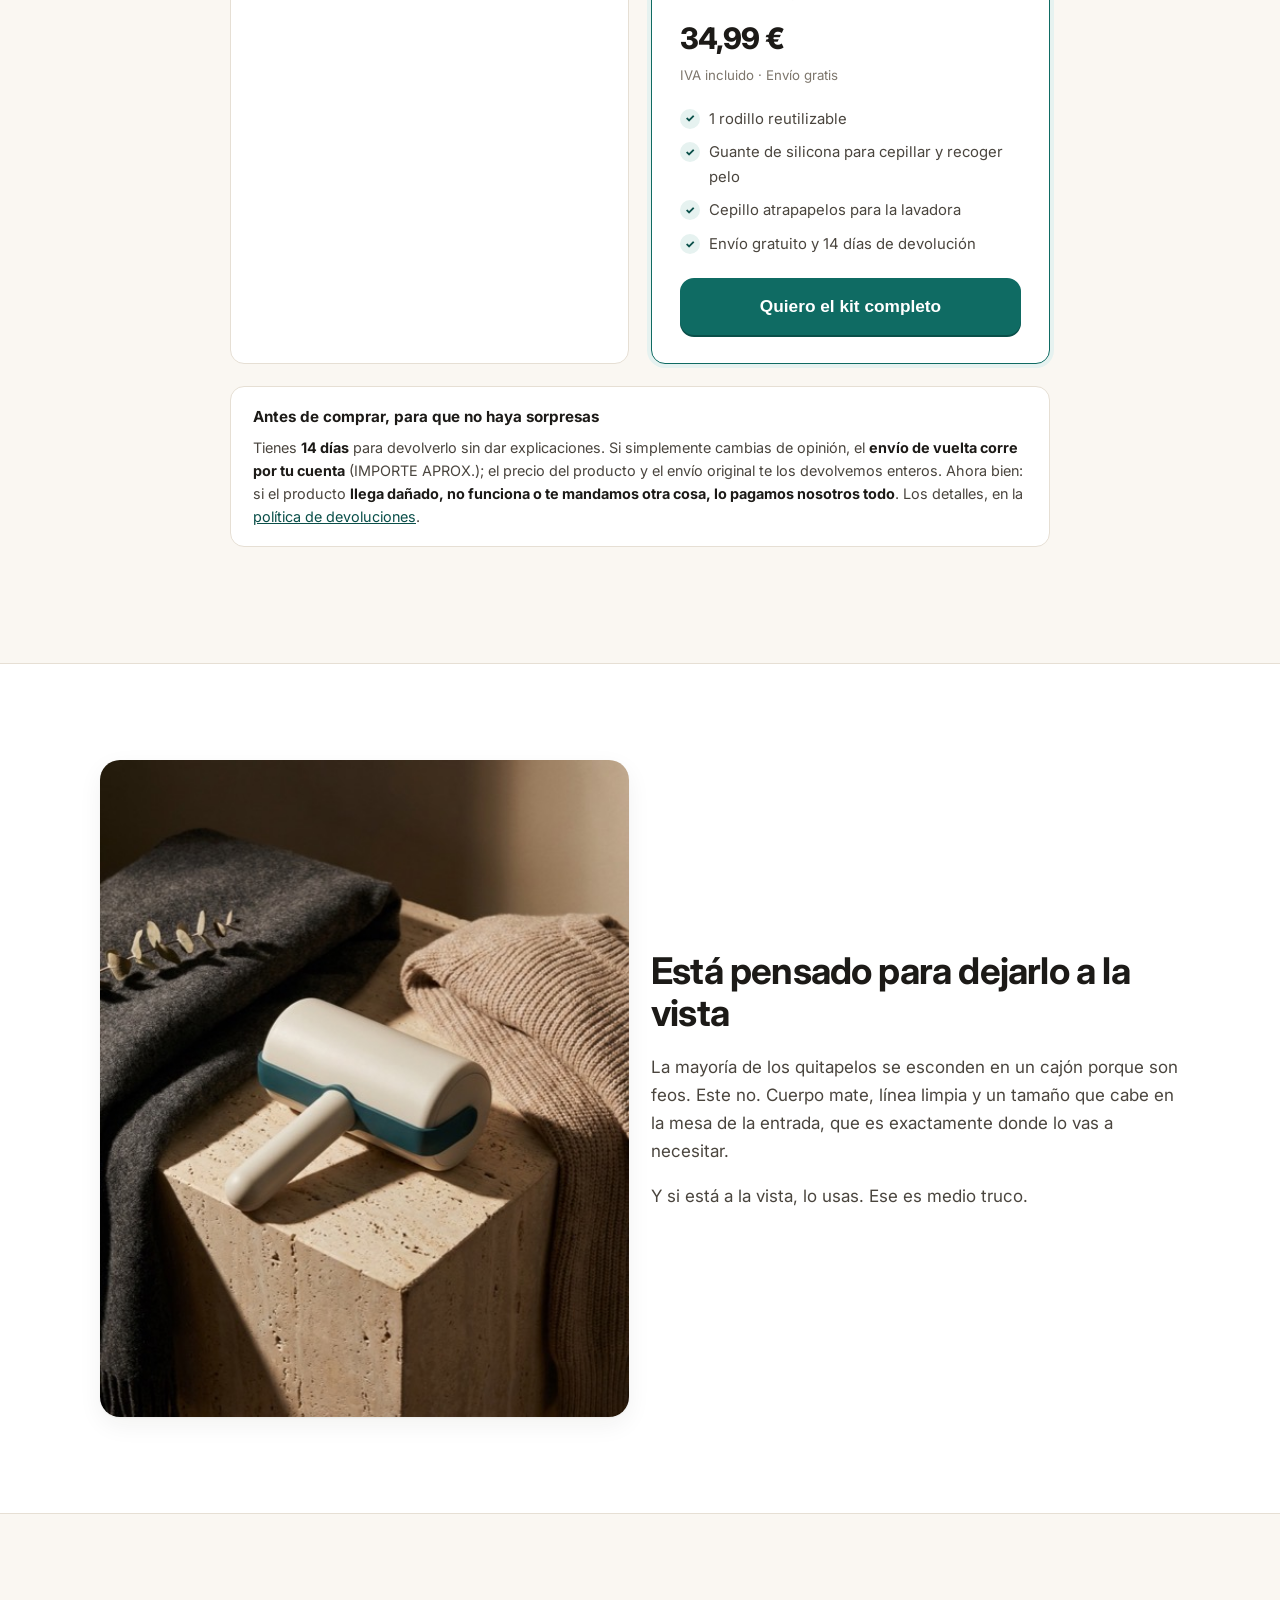
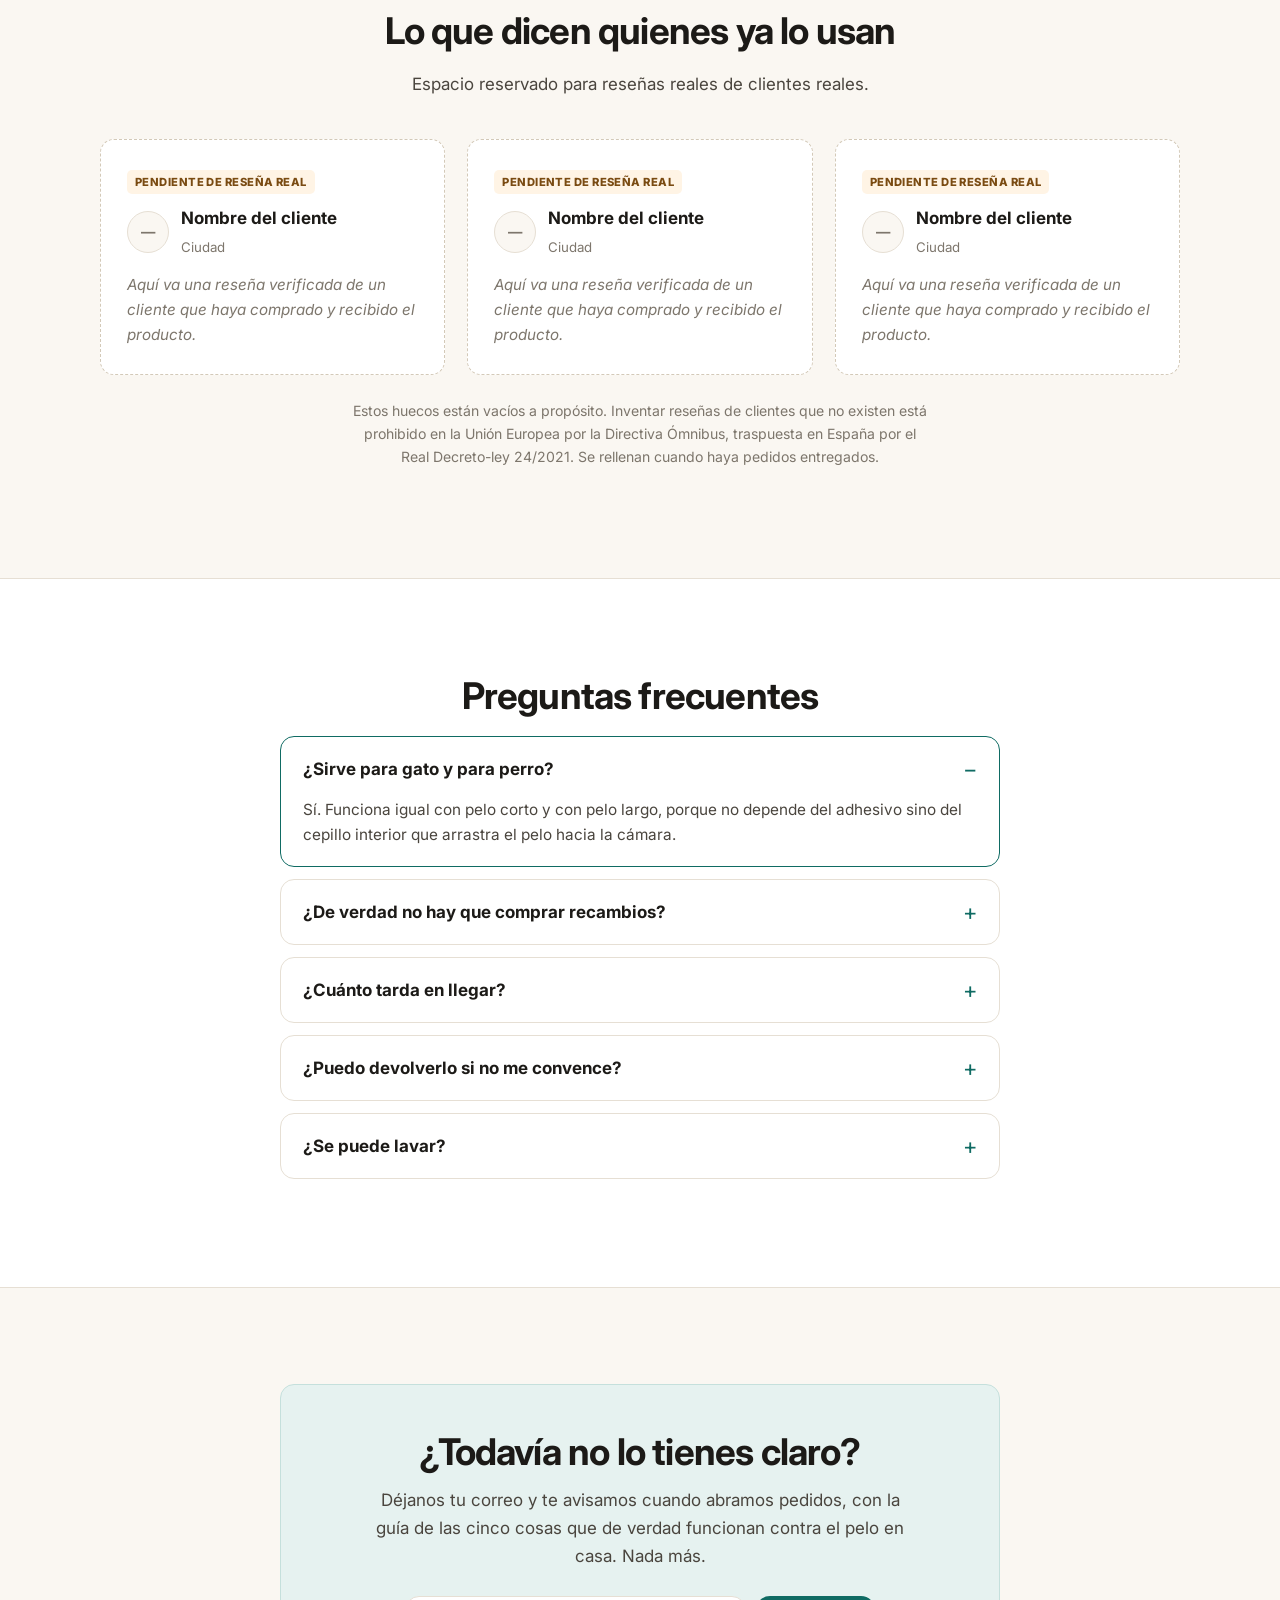
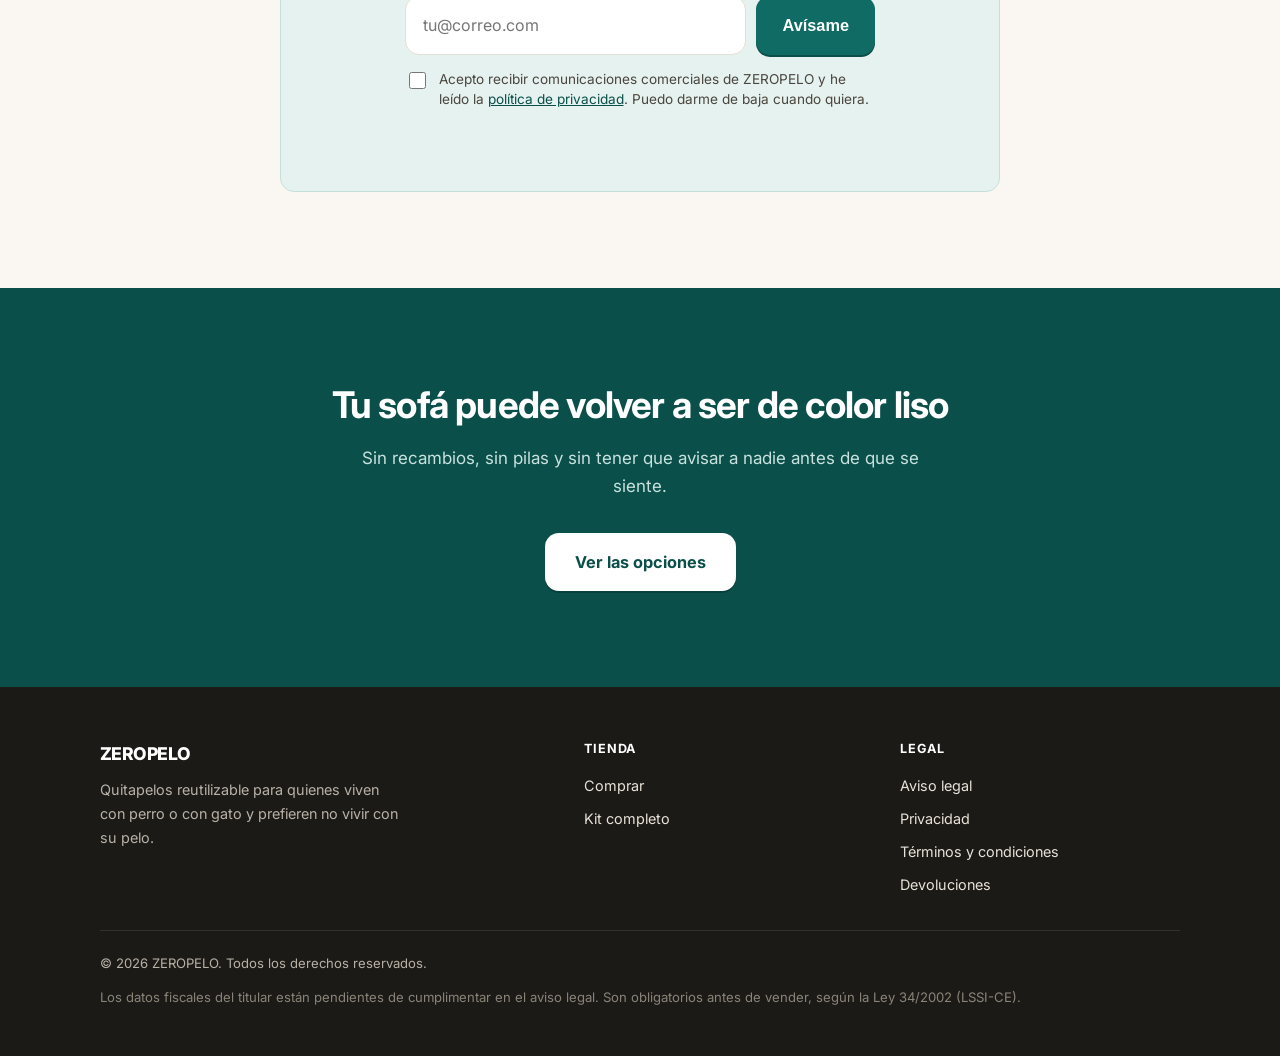
==== commit 25bbd02f: "El despiece pasa de SVG plano a video 3D El video renderizado tiene calidad de producto; el SVG que " ====
--- a/index.html
+++ b/index.html
@@ -152,8 +152,9 @@
         </figcaption>
       </figure>
       <figure class="diag" style="margin:0">
-        <img src="public/images/despiece.svg" width="396" height="282" loading="lazy"
-             alt="Las tres piezas del rodillo separándose y volviendo a montarse">
+        <video class="diag-video" width="640" height="640" muted loop autoplay playsinline
+               preload="none" poster="public/images/despiece-poster.jpg"
+               aria-label="Las tres piezas del rodillo separándose y volviendo a montarse"></video>
         <figcaption class="pie-d">
           <h3>Tres piezas</h3>
           <p>Mango, tambor y cuna. Nada más. Ninguna se gasta, ninguna caduca y
@@ -406,6 +407,17 @@
   v.load();
 
   // El producto gira siempre: es el escaparate. Sin controles a la vista.
+  var vd = document.querySelector(".diag-video");
+  if (vd) {
+    var f2 = document.createElement("source");
+    f2.src = puedeHevc ? "public/video/despiece-hevc.mp4" : "public/video/despiece.mp4";
+    f2.type = "video/mp4";
+    vd.appendChild(f2);
+    vd.preload = "auto";
+    vd.load();
+    vd.play().catch(function () {});
+  }
+
   v.play().catch(function () {
     // Si el navegador bloquea la reproduccion automatica, un toque en
     // cualquier parte de la pagina la arranca.
--- a/assets/styles.css
+++ b/assets/styles.css
@@ -216,3 +216,6 @@
 .hero-media video::-webkit-media-controls-enclosure,
 .hero-media video::-webkit-media-controls-panel { display: none !important; }
 .hero-media video { pointer-events: none; }
+.diag .diag-video{width:100%;height:auto;display:block;background:var(--crema);pointer-events:none}
+.diag video::-webkit-media-controls,
+.diag video::-webkit-media-controls-enclosure{display:none !important}
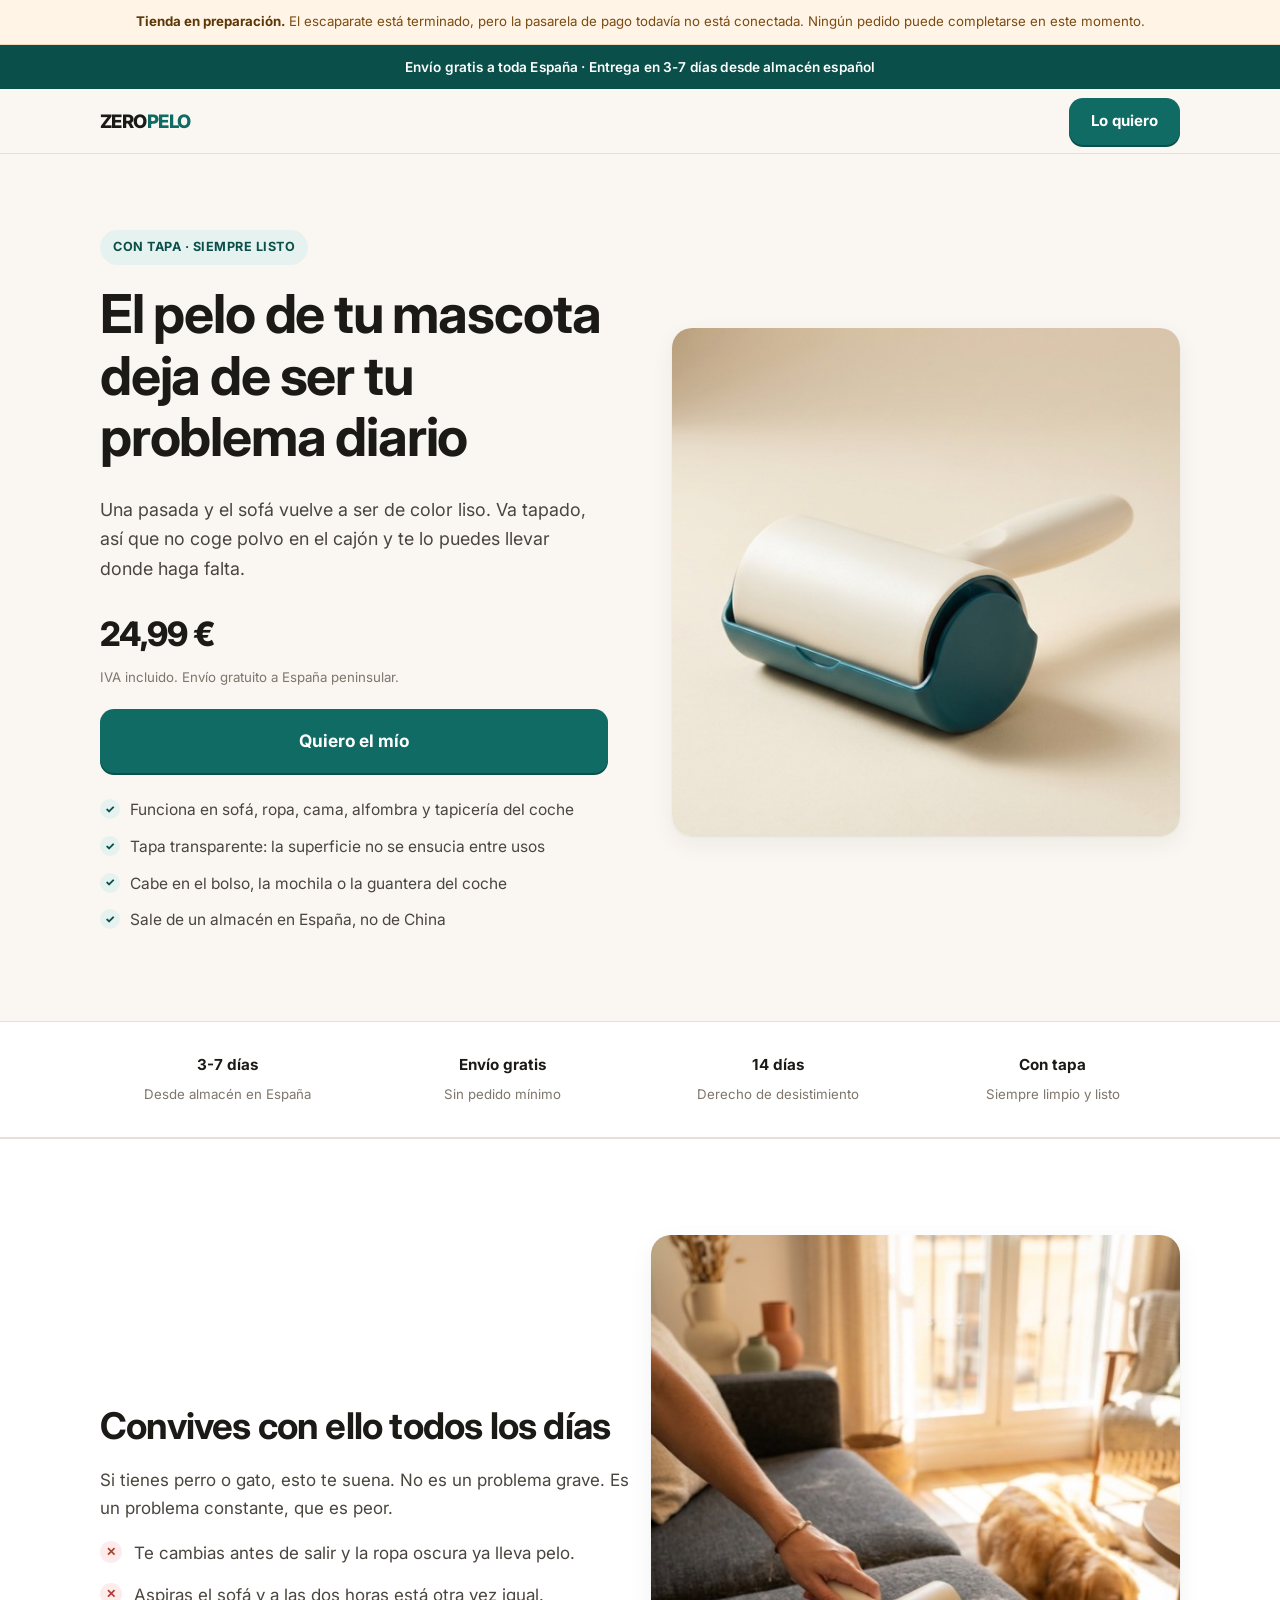
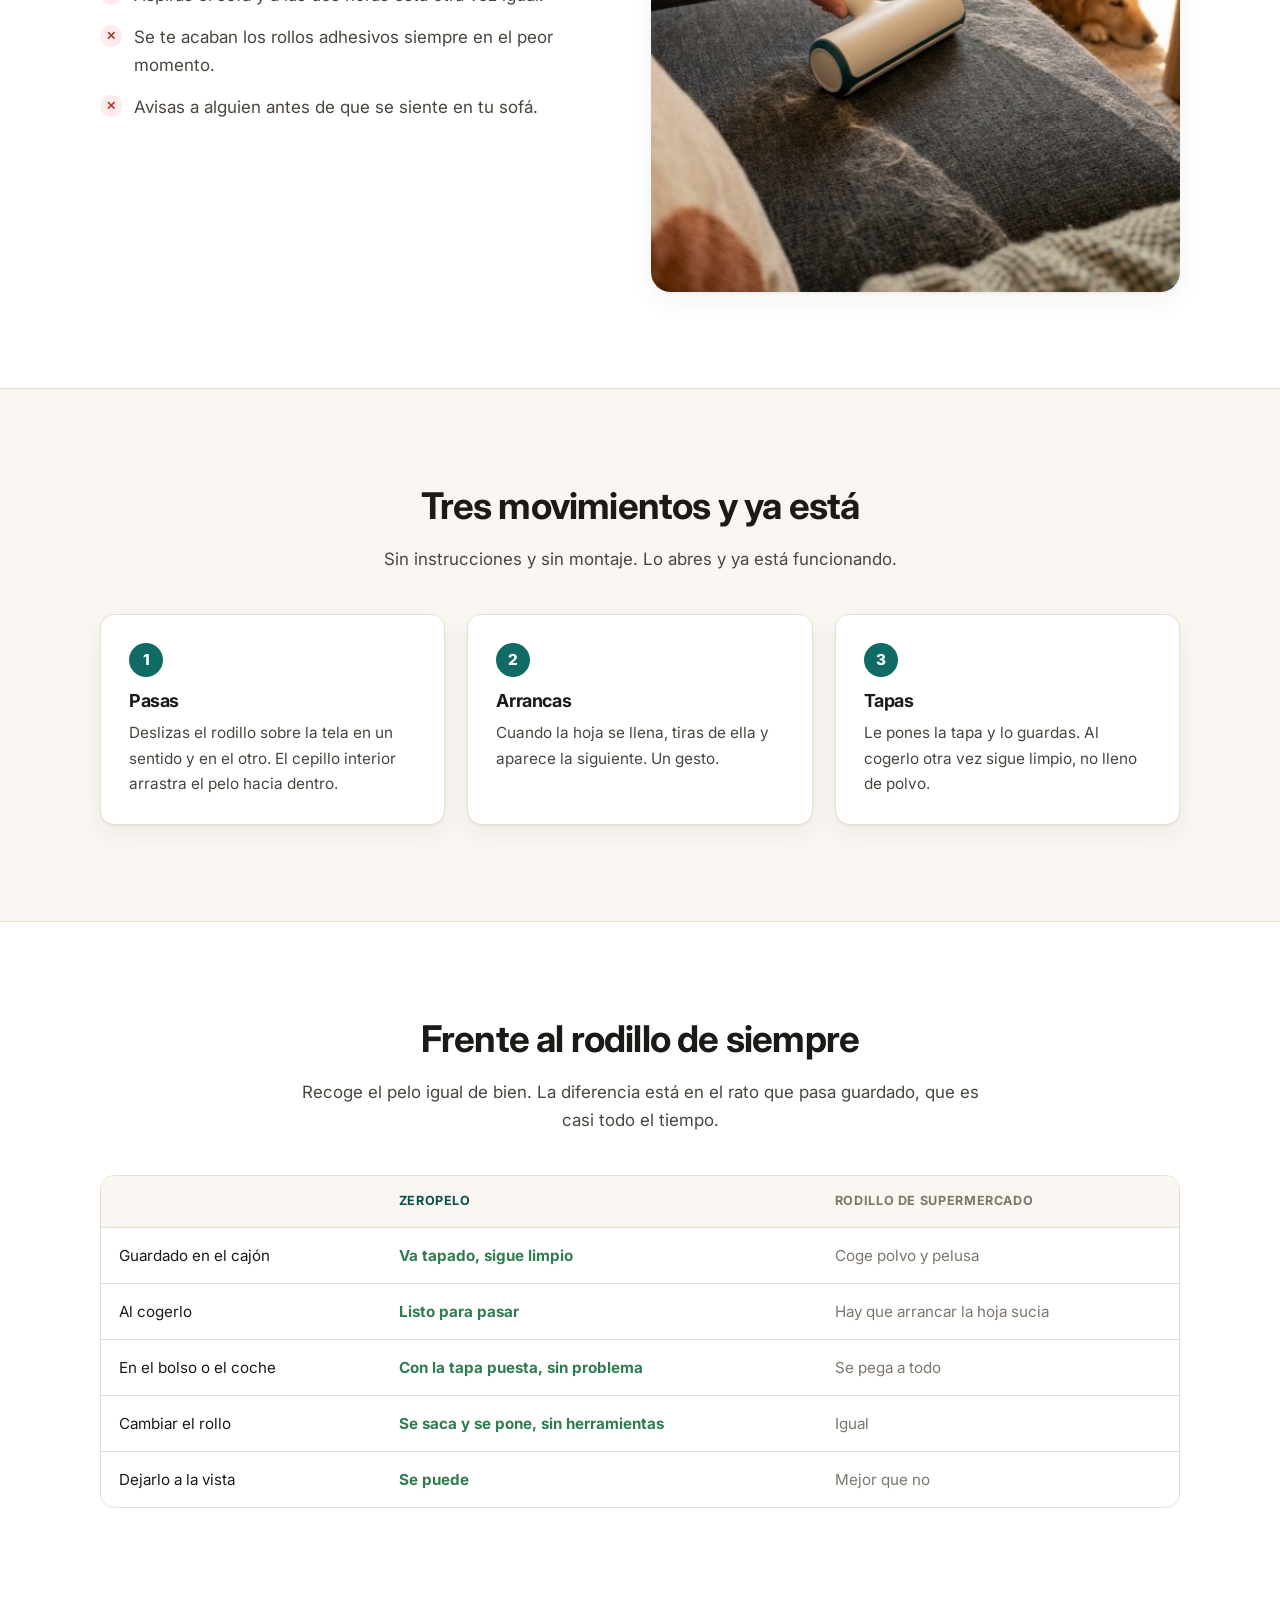
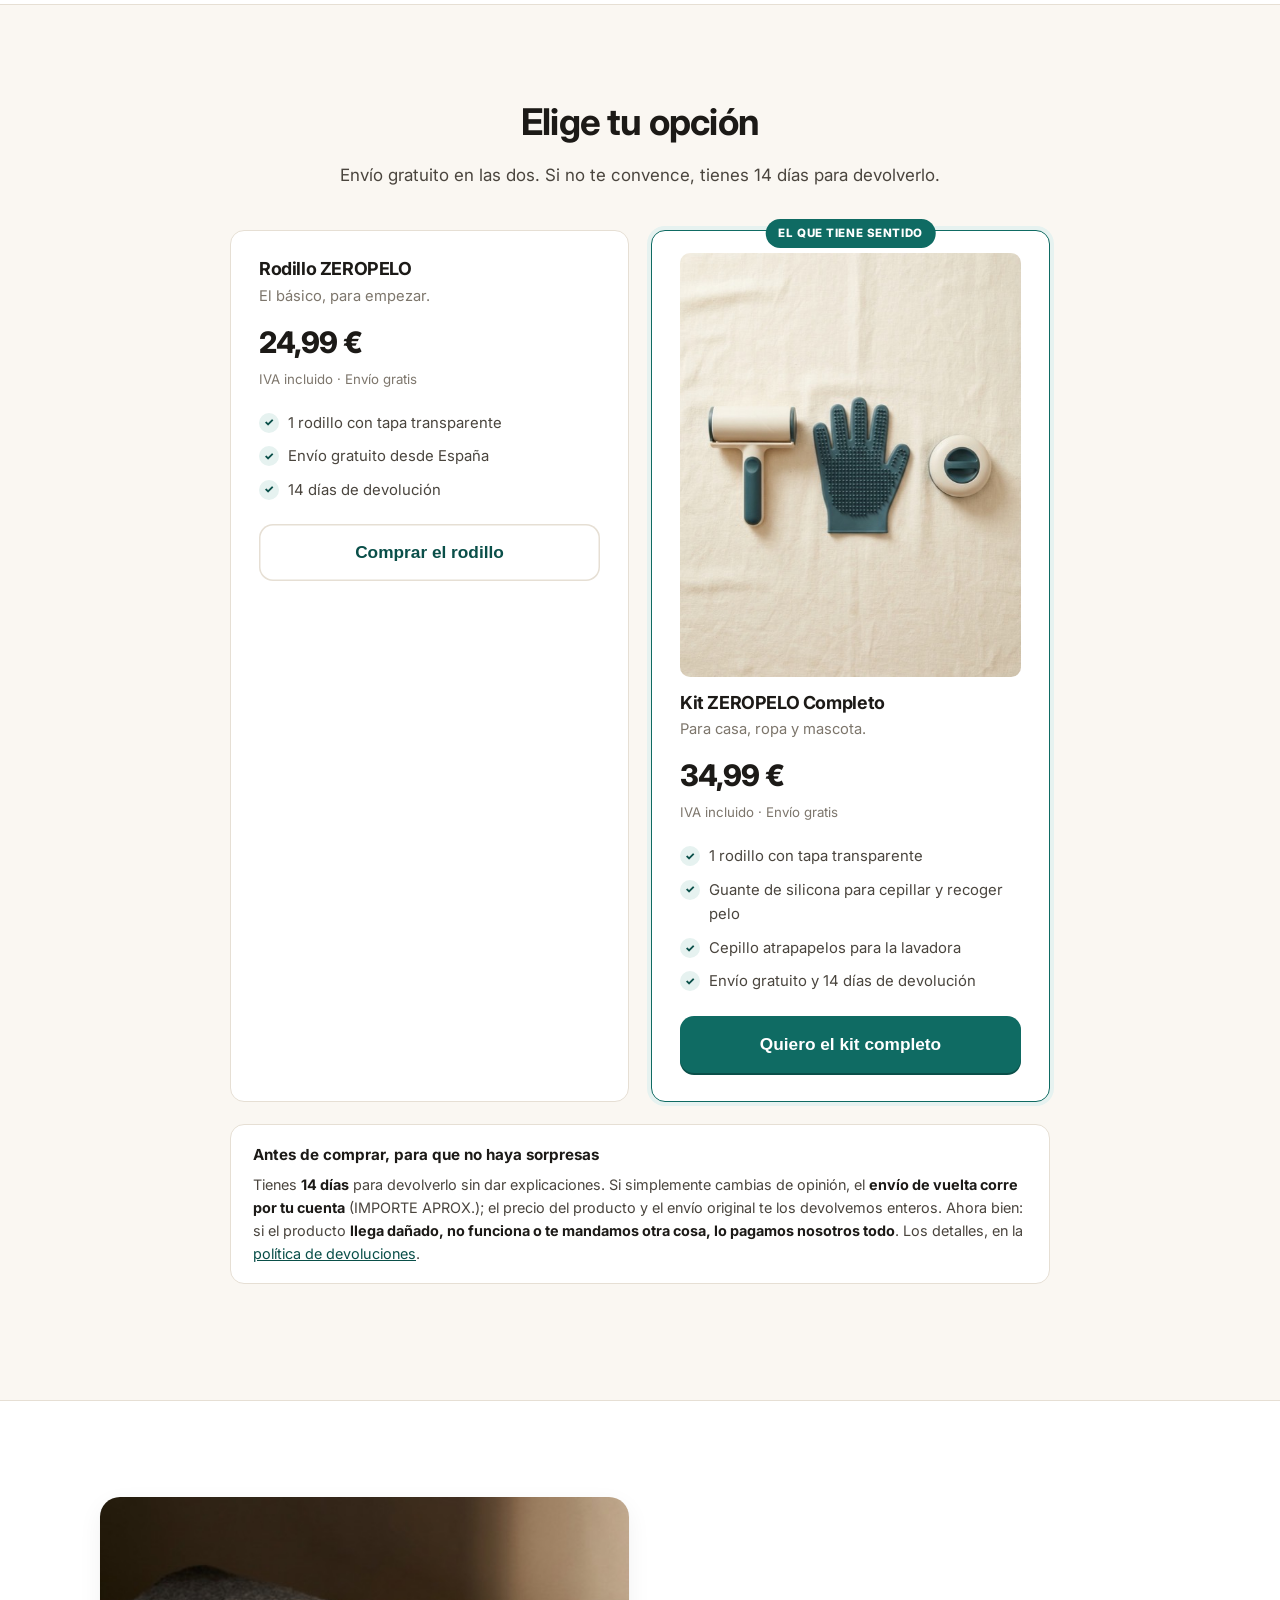
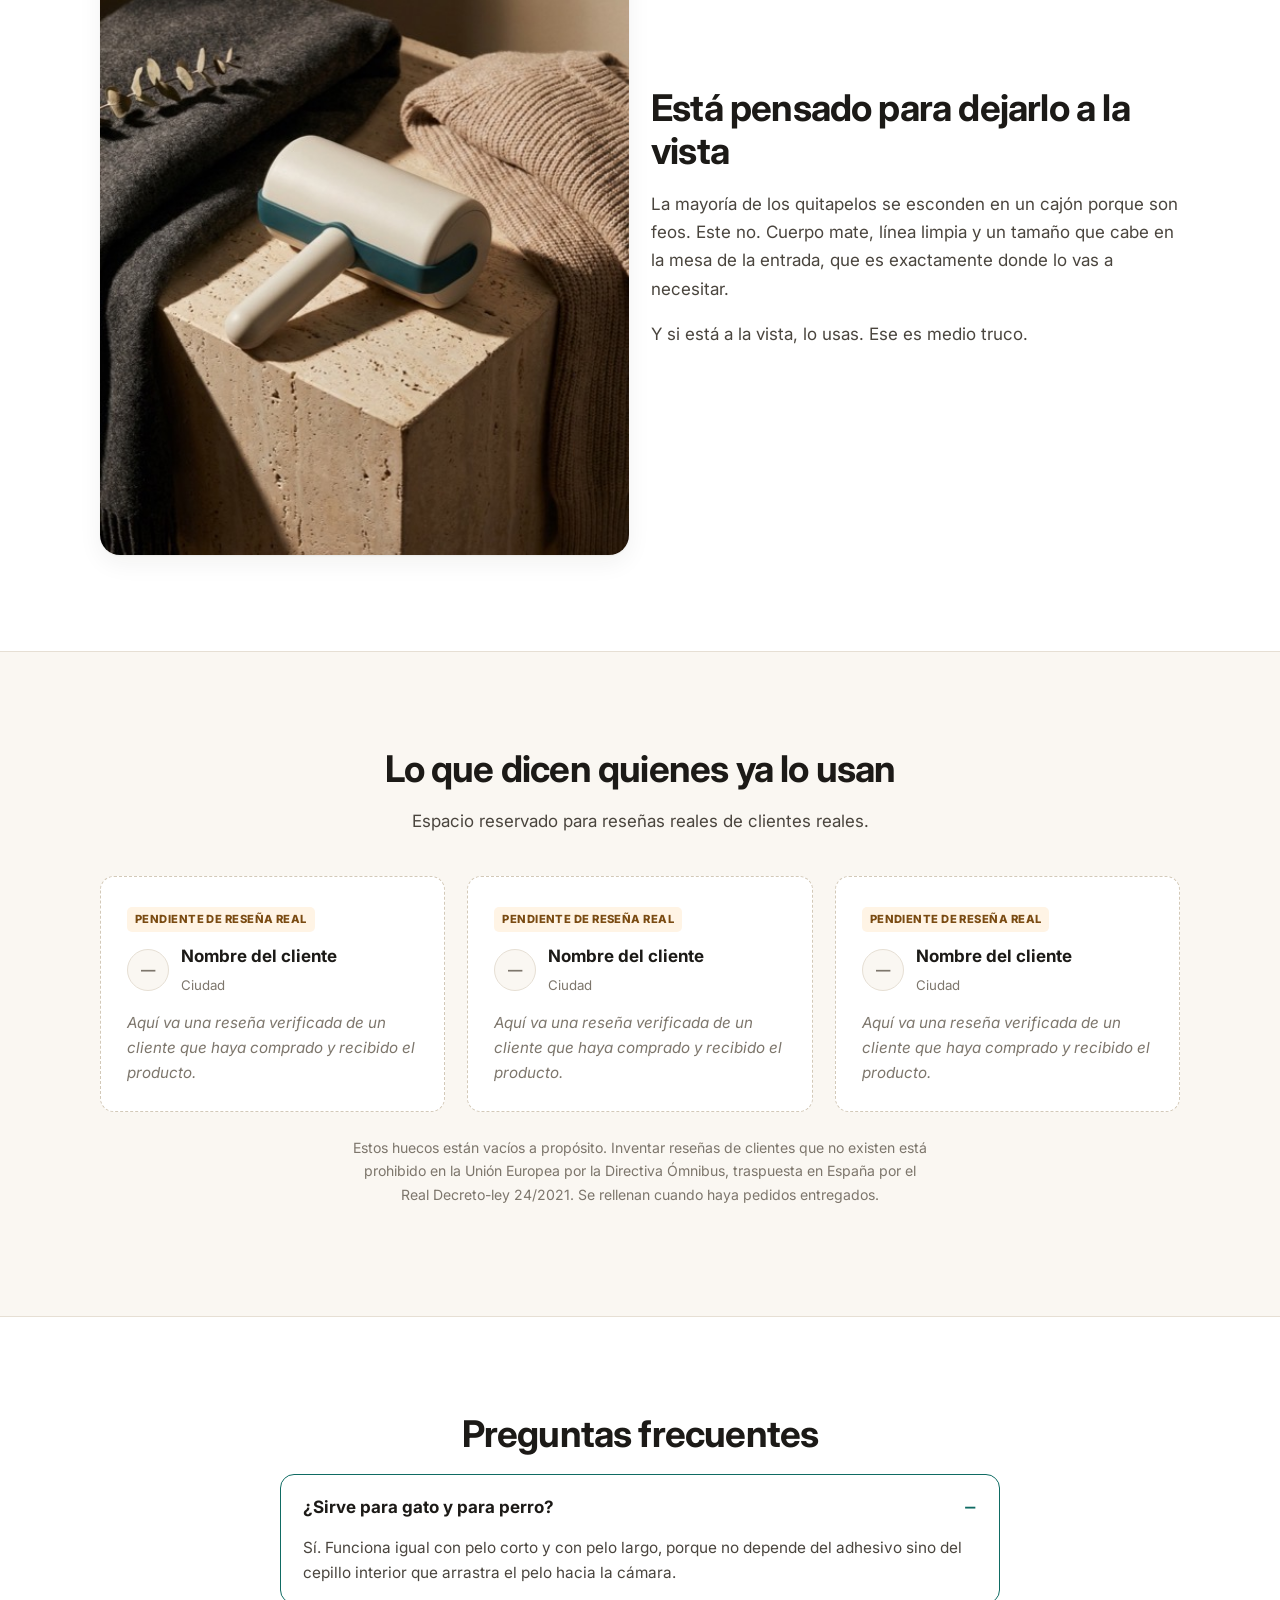
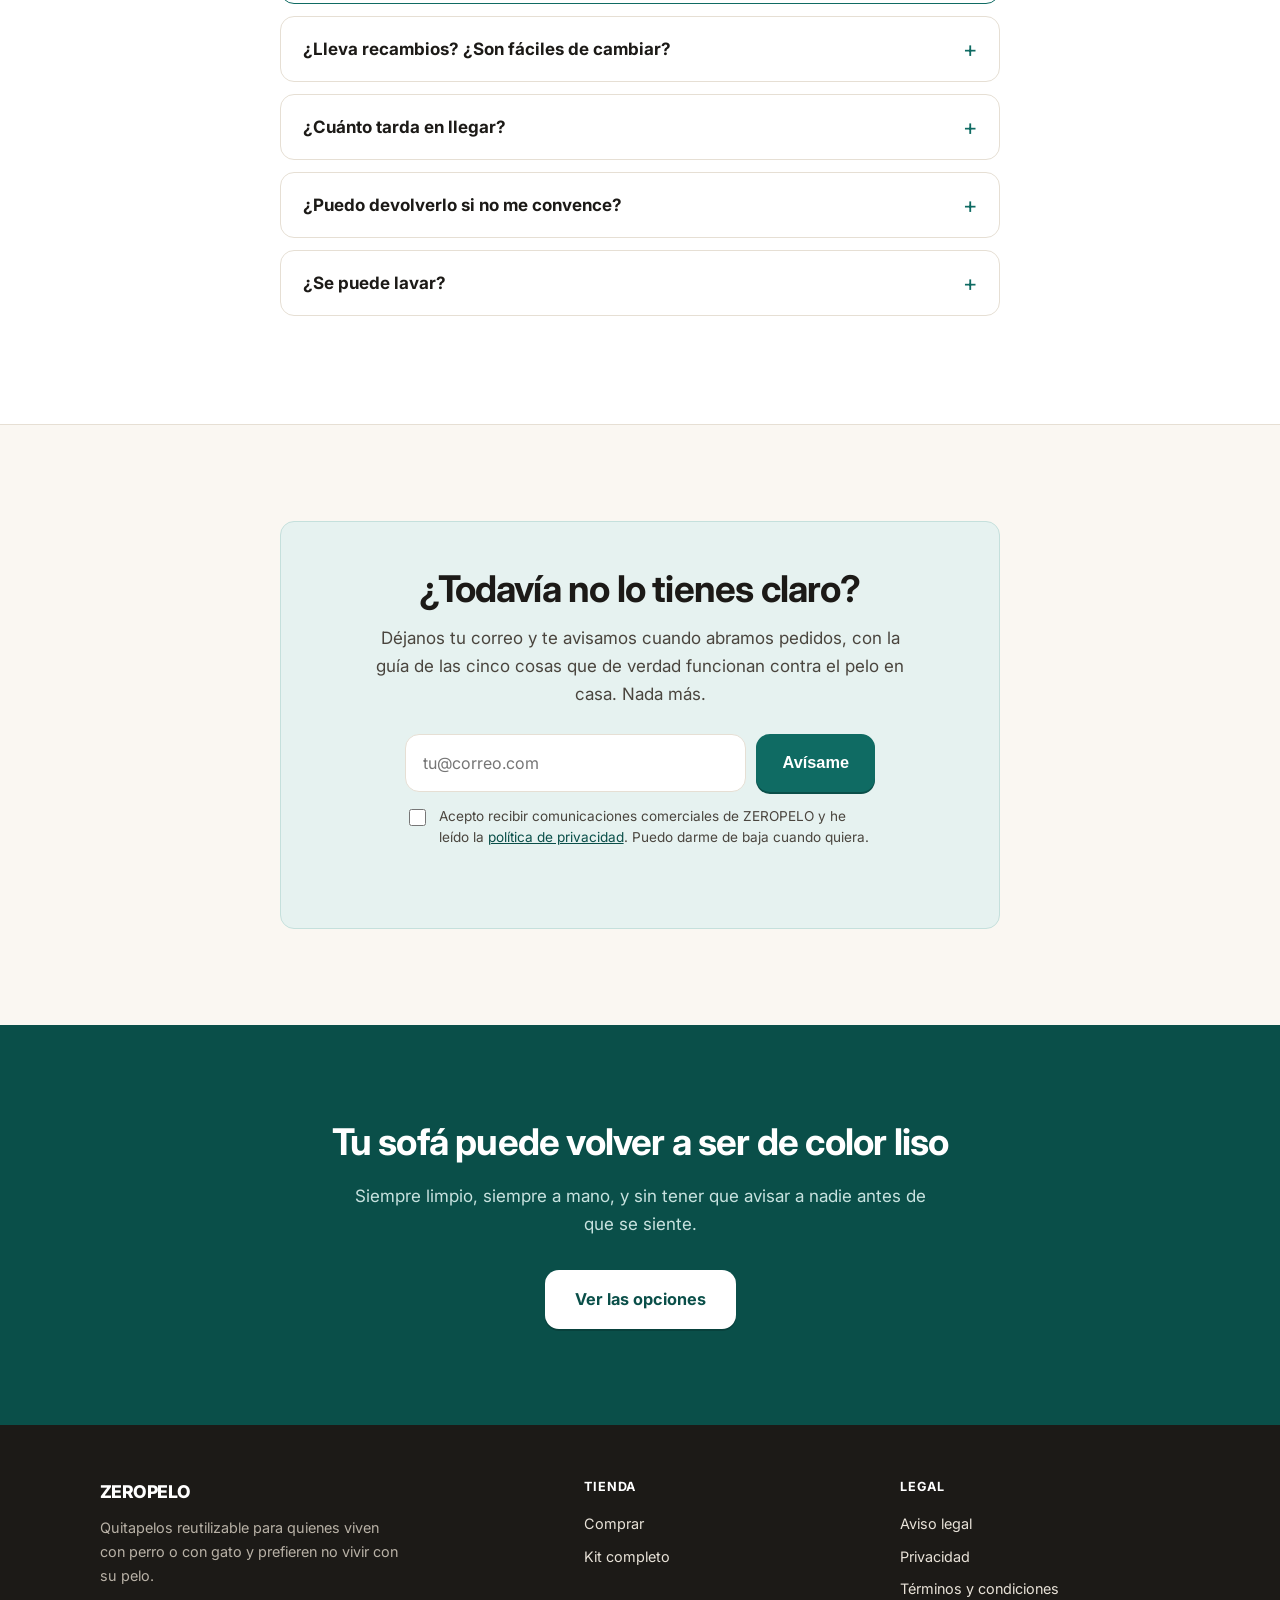
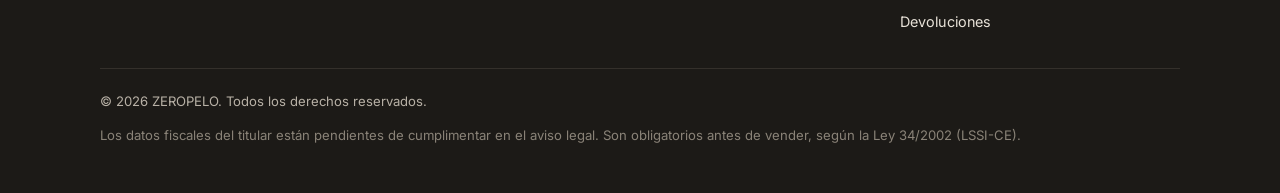
==== commit bc68297f: "URGENTE: retirar las afirmaciones de 'sin recambios' El producto real SI lleva rollo adhesivo reempl" ====
--- a/index.html
+++ b/index.html
@@ -4,9 +4,9 @@
 <meta charset="utf-8">
 <meta name="viewport" content="width=device-width,initial-scale=1">
 <title>ZEROPELO — Adiós al pelo de tu mascota en el sofá y la ropa</title>
-<meta name="description" content="Rodillo quitapelos reutilizable para perros y gatos. Sin recambios, sin adhesivo, sin pilas. Envío gratis desde España en 3-7 días.">
+<meta name="description" content="Rodillo quitapelos con tapa para perros y gatos. No coge polvo guardado y cabe en el bolso. Envío gratis desde España en 3-7 días.">
 <meta property="og:title" content="ZEROPELO — Adiós al pelo de tu mascota">
-<meta property="og:description" content="Rodillo quitapelos reutilizable. Sin recambios. Envío gratis desde España.">
+<meta property="og:description" content="Rodillo quitapelos con tapa. Siempre limpio, siempre listo. Envío gratis desde España.">
 <meta property="og:image" content="https://alexghost1.github.io/zeropelo/public/images/hero.jpg">
 <meta property="og:type" content="product">
 <link rel="stylesheet" href="assets/styles.css">
@@ -41,10 +41,10 @@
 <section class="hero">
   <div class="env hero-rej">
     <div>
-      <span class="etiqueta">Sin recambios · Sin pilas</span>
+      <span class="etiqueta">Con tapa · Siempre listo</span>
       <h1>El pelo de tu mascota deja de ser tu problema diario</h1>
-      <p class="sub">Una pasada por el sofá y el pelo desaparece. Se vacía en dos segundos
-      y vuelve a estar listo. No compras recambios nunca más.</p>
+      <p class="sub">Una pasada y el sofá vuelve a ser de color liso. Va tapado, así que no
+      coge polvo en el cajón y te lo puedes llevar donde haga falta.</p>
 
       <div class="precio"><span class="ahora">24,99 €</span></div>
       <p class="iva">IVA incluido. Envío gratuito a España peninsular.</p>
@@ -53,8 +53,8 @@
 
       <ul class="ventajas">
         <li><span class="tic">✓</span><span>Funciona en sofá, ropa, cama, alfombra y tapicería del coche</span></li>
-        <li><span class="tic">✓</span><span>Sin adhesivo y sin rollos de repuesto: se vacía y se reutiliza</span></li>
-        <li><span class="tic">✓</span><span>No necesita pilas ni enchufe</span></li>
+        <li><span class="tic">✓</span><span>Tapa transparente: la superficie no se ensucia entre usos</span></li>
+        <li><span class="tic">✓</span><span>Cabe en el bolso, la mochila o la guantera del coche</span></li>
         <li><span class="tic">✓</span><span>Sale de un almacén en España, no de China</span></li>
       </ul>
     </div>
@@ -76,7 +76,7 @@
     <div class="conf-it"><b>3-7 días</b><span>Desde almacén en España</span></div>
     <div class="conf-it"><b>Envío gratis</b><span>Sin pedido mínimo</span></div>
     <div class="conf-it"><b>14 días</b><span>Derecho de desistimiento</span></div>
-    <div class="conf-it"><b>Sin recambios</b><span>Coste cero de por vida</span></div>
+    <div class="conf-it"><b>Con tapa</b><span>Siempre limpio y listo</span></div>
   </div>
 </section>
 
@@ -108,59 +108,16 @@
   <div class="env">
     <div class="centro">
       <h2>Tres movimientos y ya está</h2>
-      <p class="entradilla">Sin instrucciones, sin montaje y sin nada que se gaste.</p>
+      <p class="entradilla">Sin instrucciones y sin montaje. Lo abres y ya está funcionando.</p>
     </div>
     <div class="rej rej-3">
       <div class="tarjeta"><div class="paso-n">1</div><h3>Pasas</h3>
         <p>Deslizas el rodillo sobre la tela en un sentido y en el otro. El cepillo interior
         arrastra el pelo hacia dentro.</p></div>
-      <div class="tarjeta"><div class="paso-n">2</div><h3>Vacías</h3>
-        <p>Abres la base y tiras el pelo acumulado. Dos segundos, sin tocarlo con la mano.</p></div>
-      <div class="tarjeta"><div class="paso-n">3</div><h3>Repites</h3>
-        <p>Vuelve a estar listo. Sin recambios que comprar, sin adhesivo que se agote.</p></div>
-    </div>
-  </div>
-</section>
-
-<!-- DESPIECE Y CORTE -->
-<section class="seccion tecnico">
-  <div class="env">
-    <div class="centro">
-      <h2>Por qué no necesita recambios</h2>
-      <p class="entradilla">No es un rodillo con pegamento. El pelo no se queda pegado
-      fuera: entra y se guarda dentro. Por eso no hay nada que reponer.</p>
-    </div>
-    <div class="diagramas">
-      <figure class="diag" style="margin:0">
-        <img src="public/images/corte.svg" width="366" height="262" loading="lazy"
-             alt="Corte del rodillo ZEROPELO: la cámara interior llena de pelo recogido">
-        <figcaption class="pie-d">
-          <h3>Dónde va el pelo</h3>
-          <p>Las cerdas del tambor arrastran el pelo hacia la cámara interior, y ahí se
-          queda compactado. Cuando se llena, abres la base y lo tiras.</p>
-        </figcaption>
-      </figure>
-      <figure class="diag" style="margin:0">
-        <img src="public/images/vaciado.jpg" width="1024" height="1024" loading="lazy"
-             srcset="public/images/vaciado-600.jpg 620w, public/images/vaciado.jpg 1024w"
-             sizes="(max-width: 860px) 92vw, 46vw"
-             alt="El rodillo ZEROPELO con la base abierta y el pelo cayendo fuera">
-        <figcaption class="pie-d">
-          <h3>Cómo se vacía</h3>
-          <p>Abres la base y el pelo cae de una pieza. Dos segundos, sin tocarlo con la
-          mano y sin nada que tirar salvo el propio pelo.</p>
-        </figcaption>
-      </figure>
-      <figure class="diag" style="margin:0">
-        <video class="diag-video" width="640" height="640" muted loop autoplay playsinline
-               preload="none" poster="public/images/despiece-poster.jpg"
-               aria-label="Las tres piezas del rodillo separándose y volviendo a montarse"></video>
-        <figcaption class="pie-d">
-          <h3>Tres piezas</h3>
-          <p>Mango, tambor y cuna. Nada más. Ninguna se gasta, ninguna caduca y
-          ninguna hay que volver a comprar.</p>
-        </figcaption>
-      </figure>
+      <div class="tarjeta"><div class="paso-n">2</div><h3>Arrancas</h3>
+        <p>Cuando la hoja se llena, tiras de ella y aparece la siguiente. Un gesto.</p></div>
+      <div class="tarjeta"><div class="paso-n">3</div><h3>Tapas</h3>
+        <p>Le pones la tapa y lo guardas. Al cogerlo otra vez sigue limpio, no lleno de polvo.</p></div>
     </div>
   </div>
 </section>
@@ -169,19 +126,18 @@
 <section class="seccion problema">
   <div class="env">
     <div class="centro">
-      <h2>Frente al rodillo adhesivo de siempre</h2>
-      <p class="entradilla">La diferencia no está en cómo limpia. Está en lo que te cuesta mantenerlo.</p>
+      <h2>Frente al rodillo de siempre</h2>
+      <p class="entradilla">Recoge el pelo igual de bien. La diferencia está en el rato que pasa guardado, que es casi todo el tiempo.</p>
     </div>
     <div class="tabla-env">
       <table>
-        <thead><tr><th></th><th class="dest">ZEROPELO</th><th>Rodillo adhesivo</th></tr></thead>
+        <thead><tr><th></th><th class="dest">ZEROPELO</th><th>Rodillo de supermercado</th></tr></thead>
         <tbody>
-          <tr><td>Recambios</td><td class="si">Ninguno</td><td class="no">Rollos de por vida</td></tr>
-          <tr><td>Coste por uso</td><td class="si">0 €</td><td class="no">Creciente</td></tr>
-          <tr><td>Residuos</td><td class="si">Cero</td><td class="no">Una hoja por pasada</td></tr>
-          <tr><td>Pilas o enchufe</td><td class="si">No necesita</td><td class="no">No necesita</td></tr>
-          <tr><td>Se agota a mitad</td><td class="si">Nunca</td><td class="no">Siempre</td></tr>
-          <tr><td>Vida útil</td><td class="si">Años</td><td class="no">Semanas</td></tr>
+          <tr><td>Guardado en el cajón</td><td class="si">Va tapado, sigue limpio</td><td class="no">Coge polvo y pelusa</td></tr>
+          <tr><td>Al cogerlo</td><td class="si">Listo para pasar</td><td class="no">Hay que arrancar la hoja sucia</td></tr>
+          <tr><td>En el bolso o el coche</td><td class="si">Con la tapa puesta, sin problema</td><td class="no">Se pega a todo</td></tr>
+          <tr><td>Cambiar el rollo</td><td class="si">Se saca y se pone, sin herramientas</td><td class="no">Igual</td></tr>
+          <tr><td>Dejarlo a la vista</td><td class="si">Se puede</td><td class="no">Mejor que no</td></tr>
         </tbody>
       </table>
     </div>
@@ -202,7 +158,7 @@
         <div class="p">24,99 €</div>
         <p class="iva">IVA incluido · Envío gratis</p>
         <ul>
-          <li><span class="tic">✓</span><span>1 rodillo reutilizable</span></li>
+          <li><span class="tic">✓</span><span>1 rodillo con tapa transparente</span></li>
           <li><span class="tic">✓</span><span>Envío gratuito desde España</span></li>
           <li><span class="tic">✓</span><span>14 días de devolución</span></li>
         </ul>
@@ -219,7 +175,7 @@
         <div class="p">34,99 €</div>
         <p class="iva">IVA incluido · Envío gratis</p>
         <ul>
-          <li><span class="tic">✓</span><span>1 rodillo reutilizable</span></li>
+          <li><span class="tic">✓</span><span>1 rodillo con tapa transparente</span></li>
           <li><span class="tic">✓</span><span>Guante de silicona para cepillar y recoger pelo</span></li>
           <li><span class="tic">✓</span><span>Cepillo atrapapelos para la lavadora</span></li>
           <li><span class="tic">✓</span><span>Envío gratuito y 14 días de devolución</span></li>
@@ -301,9 +257,12 @@
     <details open><summary>¿Sirve para gato y para perro?</summary>
       <p>Sí. Funciona igual con pelo corto y con pelo largo, porque no depende del adhesivo sino
       del cepillo interior que arrastra el pelo hacia la cámara.</p></details>
-    <details><summary>¿De verdad no hay que comprar recambios?</summary>
-      <p>No hay recambios. El pelo se acumula dentro y se tira abriendo la base. Es la diferencia
-      principal frente a un rodillo adhesivo, que consume una hoja en cada pasada.</p></details>
+    <details><summary>¿Lleva recambios? ¿Son fáciles de cambiar?</summary>
+      <p>Sí, lleva rollo adhesivo y se cambia cuando se acaba. Se saca y se pone sin
+      herramientas.</p>
+      <p>La diferencia con uno de supermercado no está ahí: está en la tapa. La superficie
+      no coge polvo mientras está guardado, así que cuando lo coges está listo, y puedes
+      llevarlo en el bolso sin que se pegue a todo.</p></details>
     <details><summary>¿Cuánto tarda en llegar?</summary>
       <p>Entre 3 y 7 días laborables. Sale de un almacén situado en España, no directamente de Asia.</p></details>
     <details><summary>¿Puedo devolverlo si no me convence?</summary>
@@ -347,7 +306,7 @@
 <section class="seccion cta-final">
   <div class="env">
     <h2>Tu sofá puede volver a ser de color liso</h2>
-    <p>Sin recambios, sin pilas y sin tener que avisar a nadie antes de que se siente.</p>
+    <p>Siempre limpio, siempre a mano, y sin tener que avisar a nadie antes de que se siente.</p>
     <a class="btn" href="#comprar">Ver las opciones</a>
   </div>
 </section>
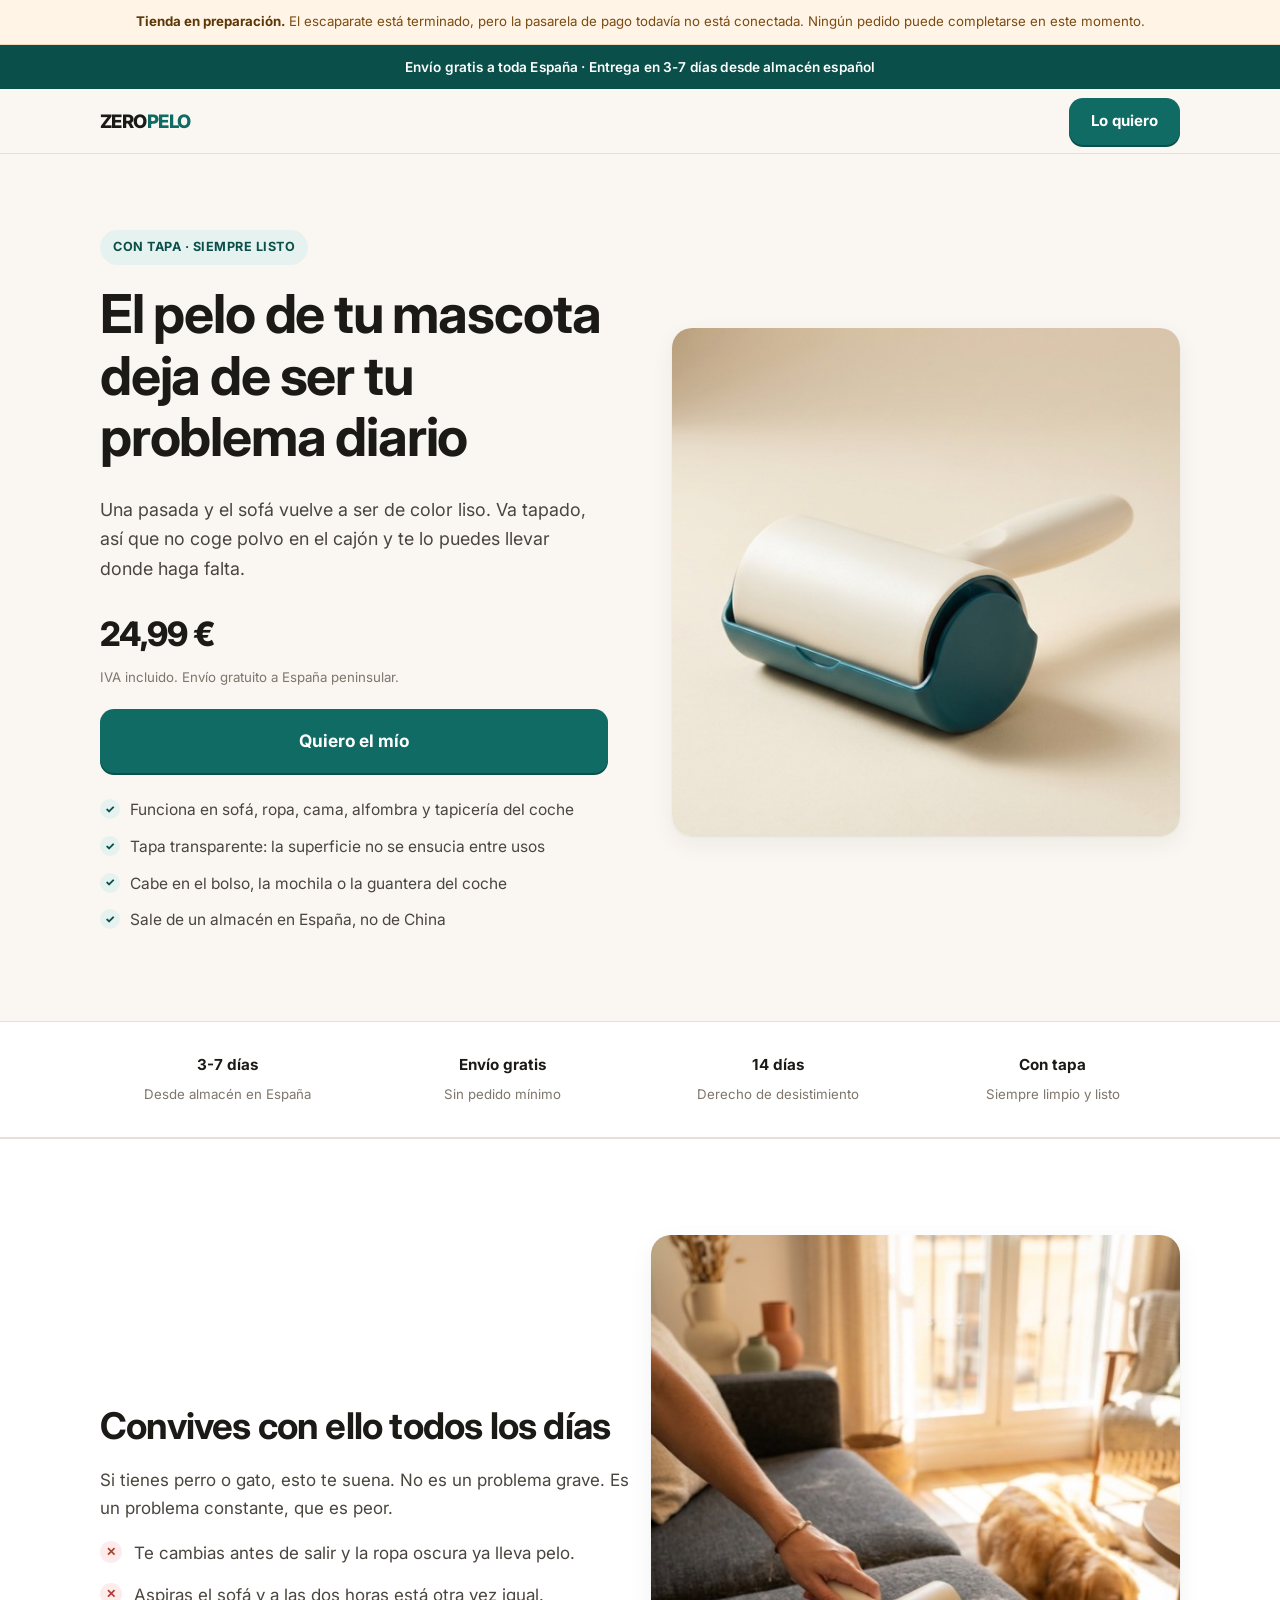
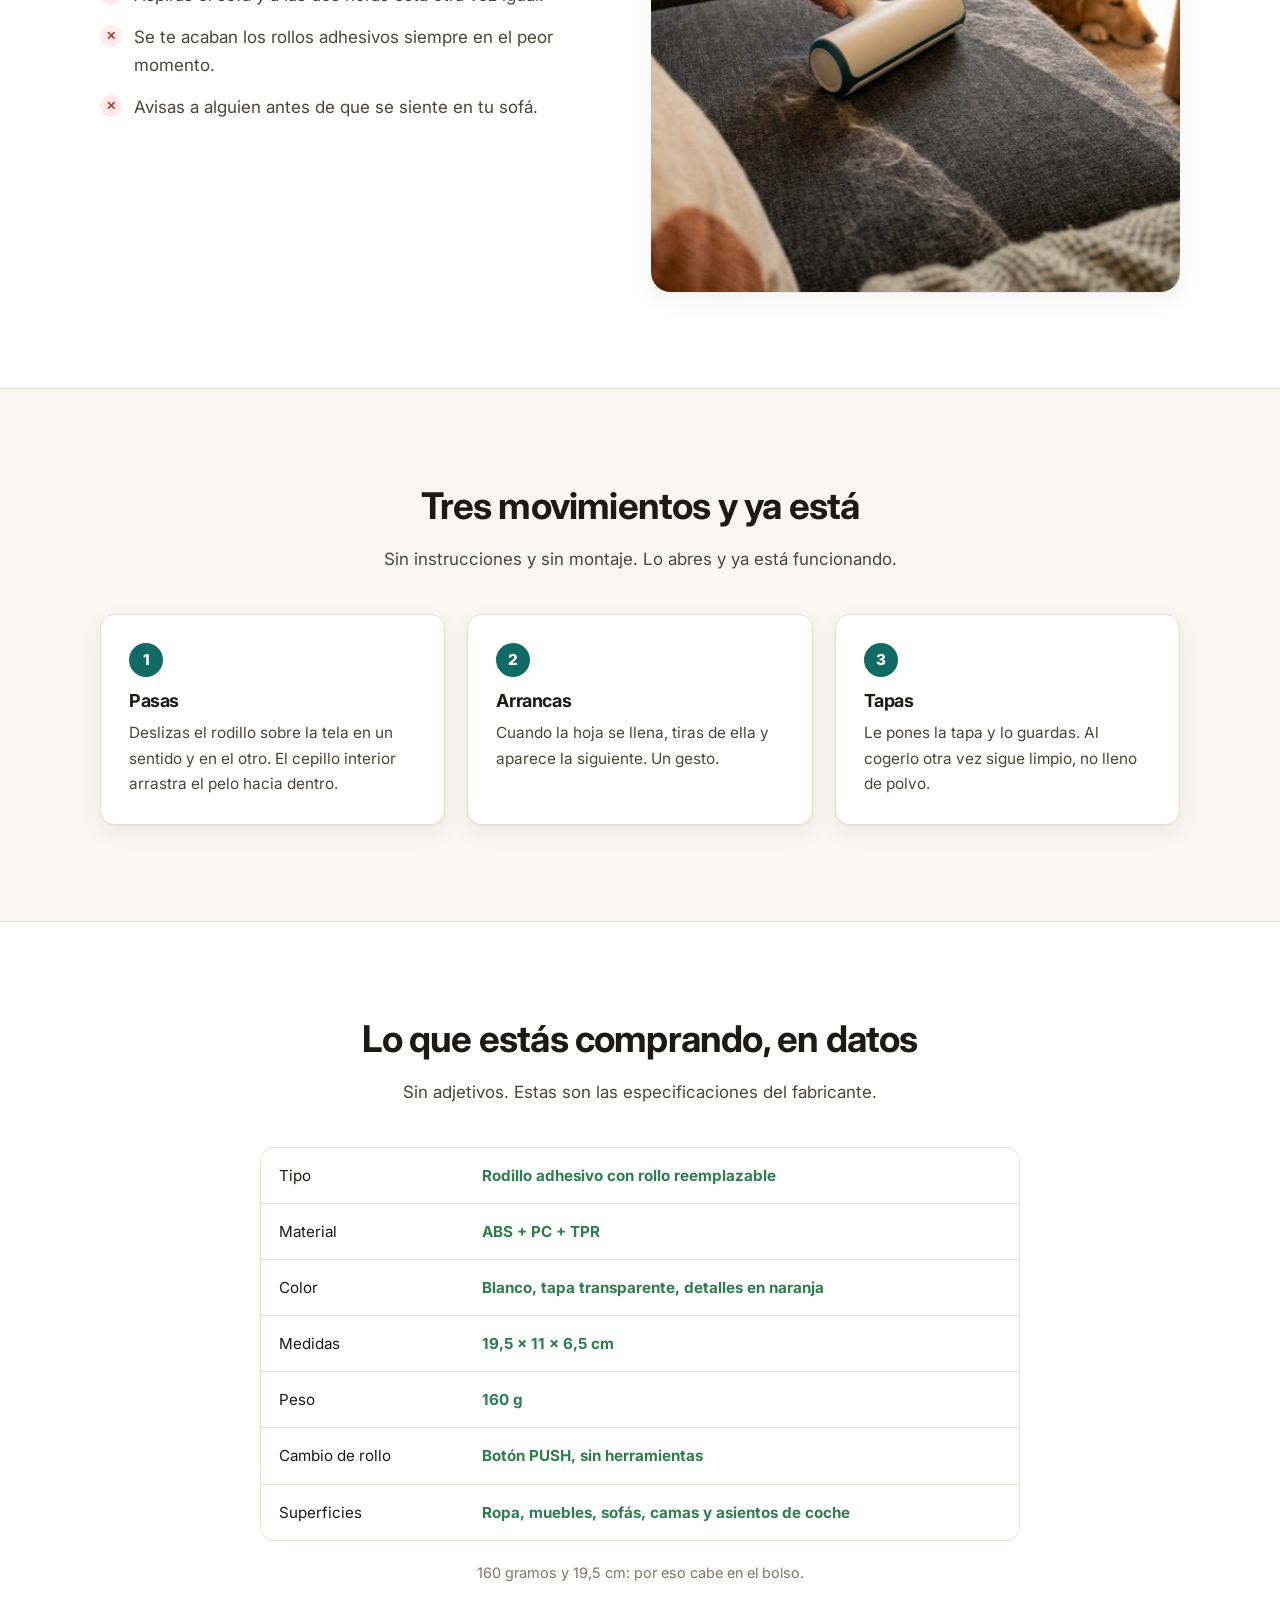
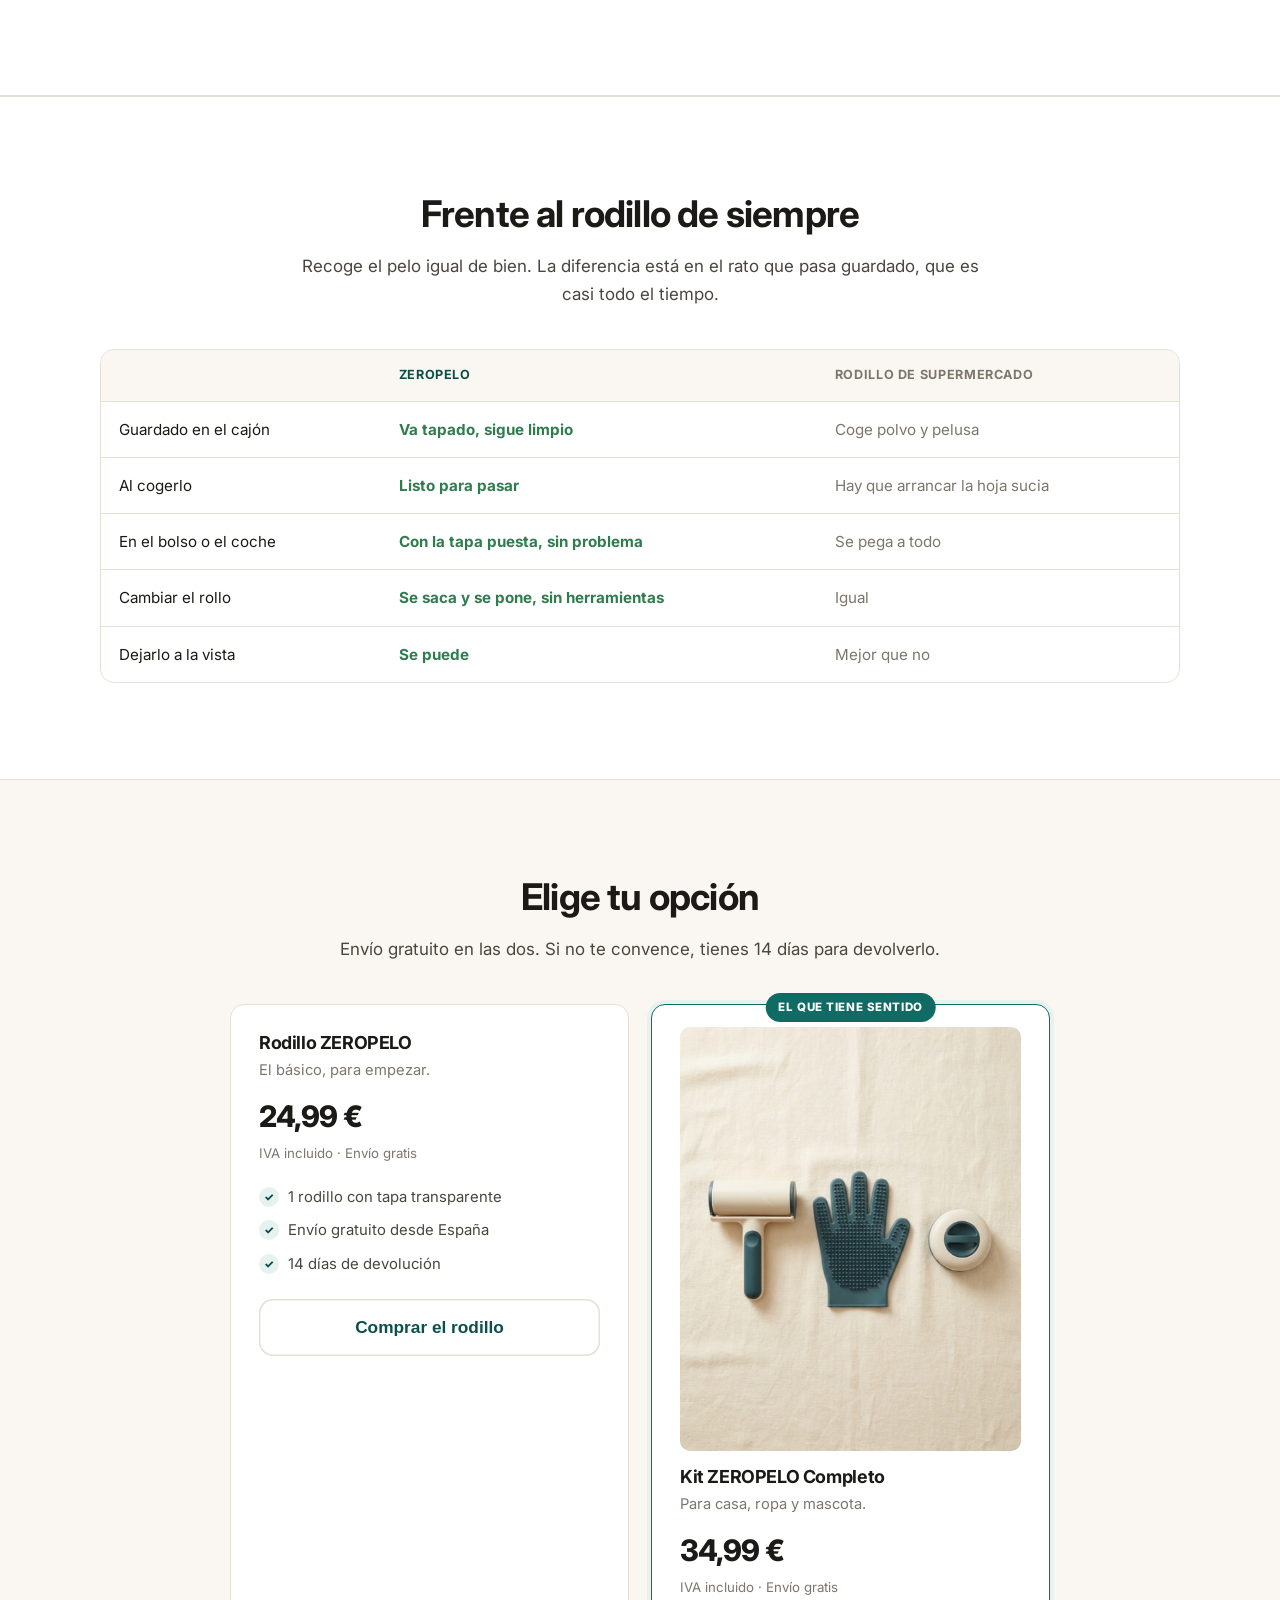
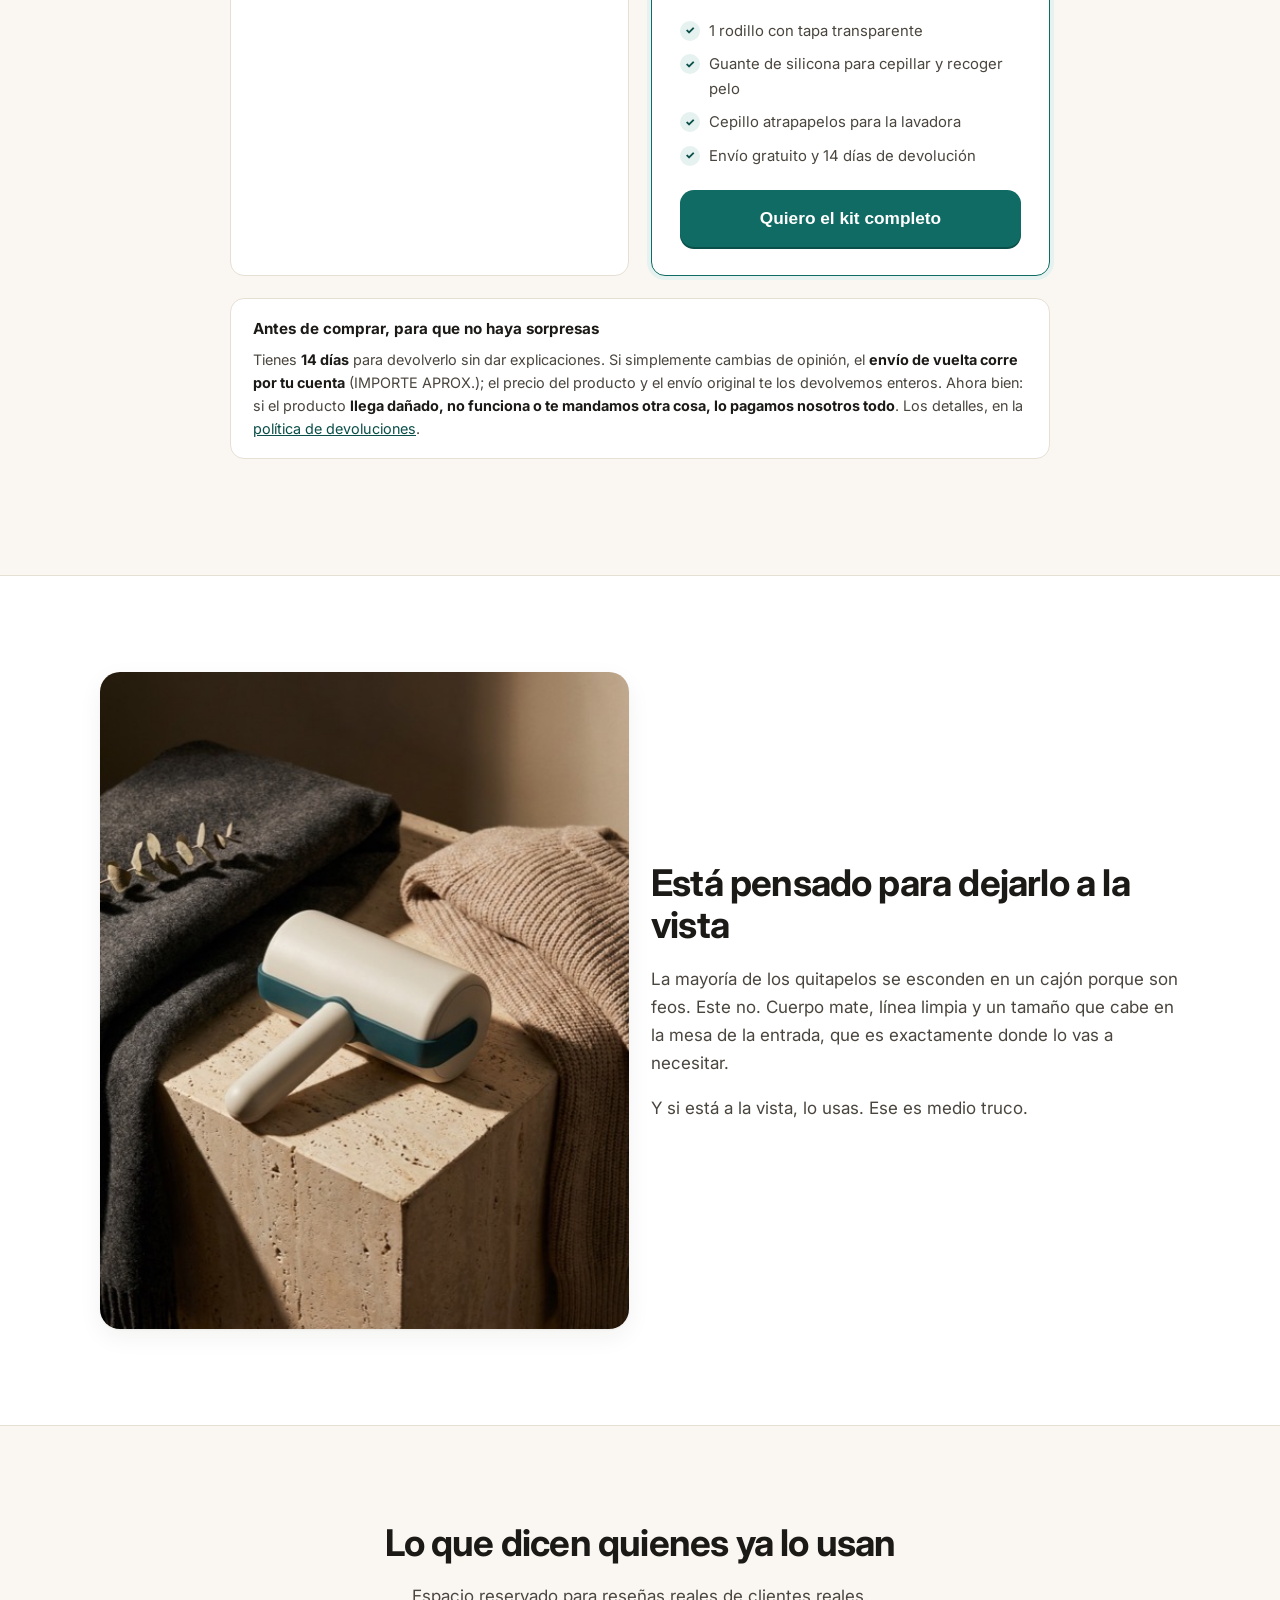
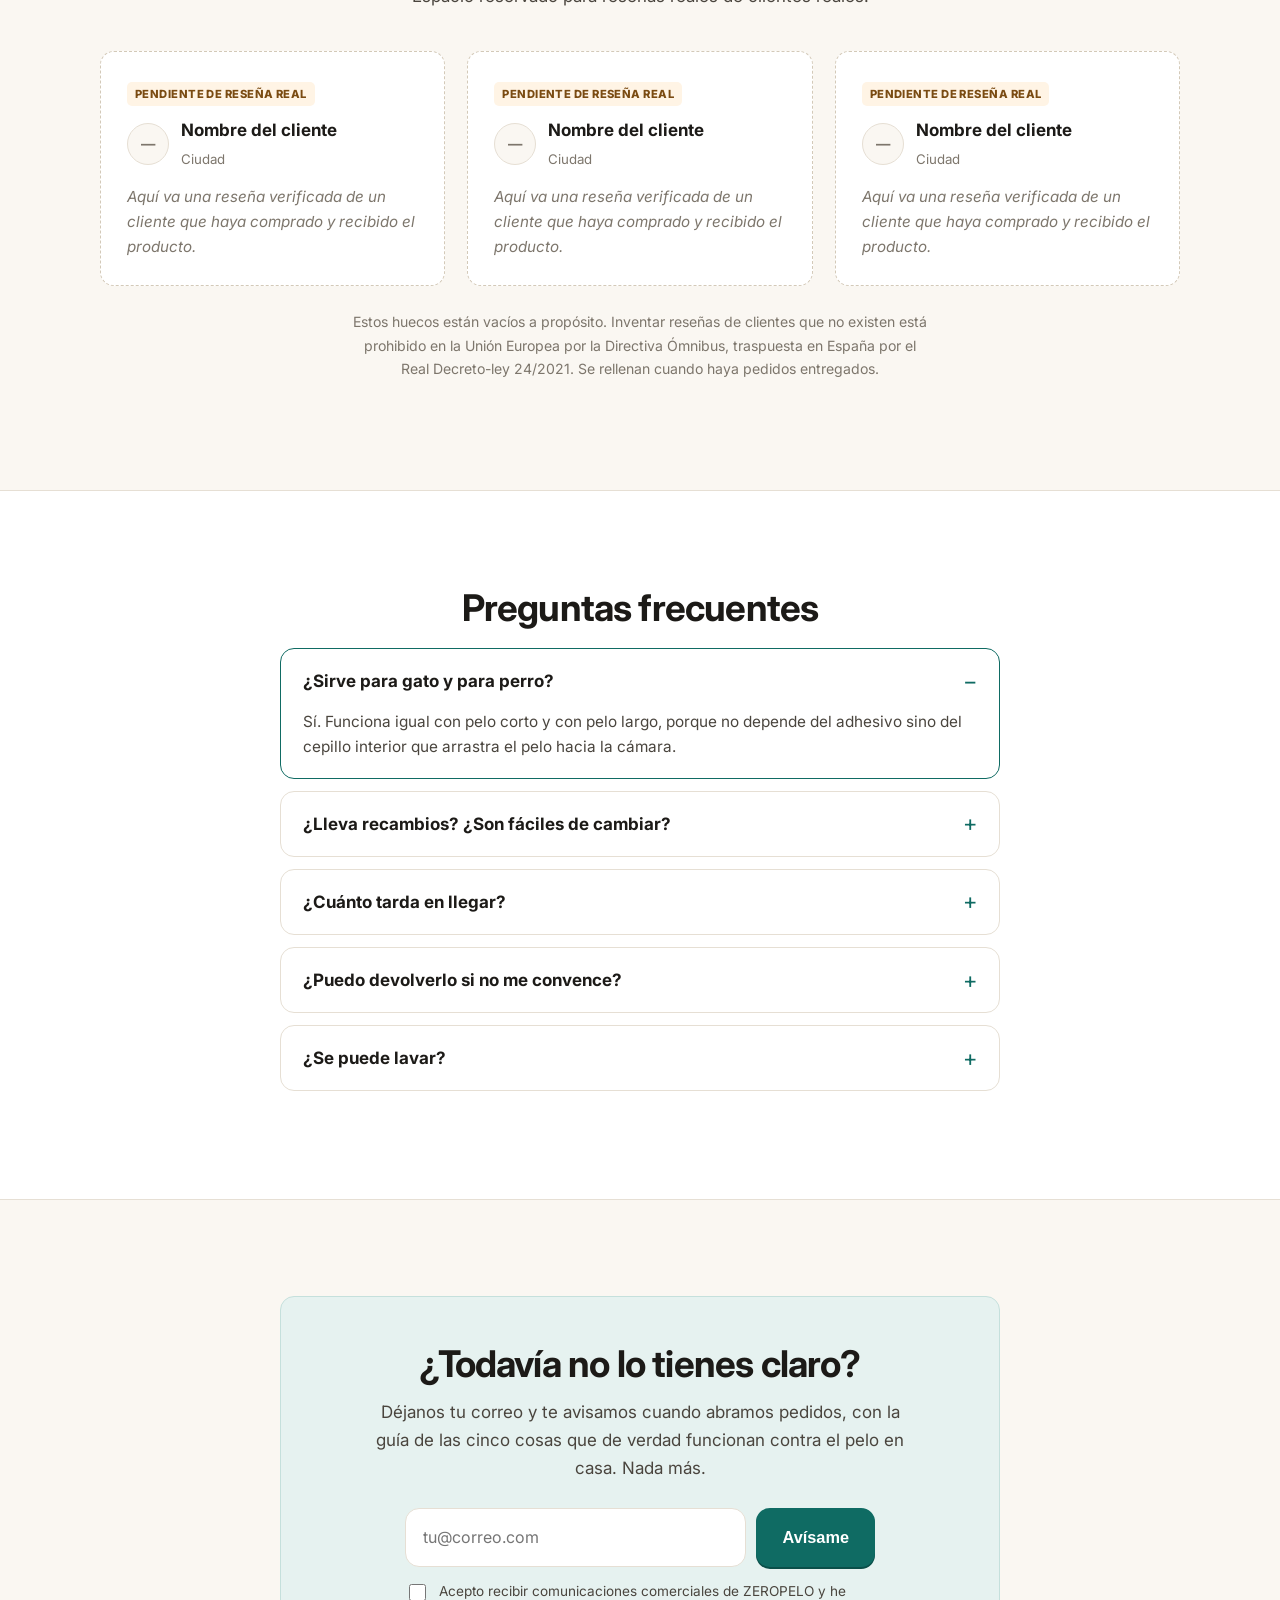
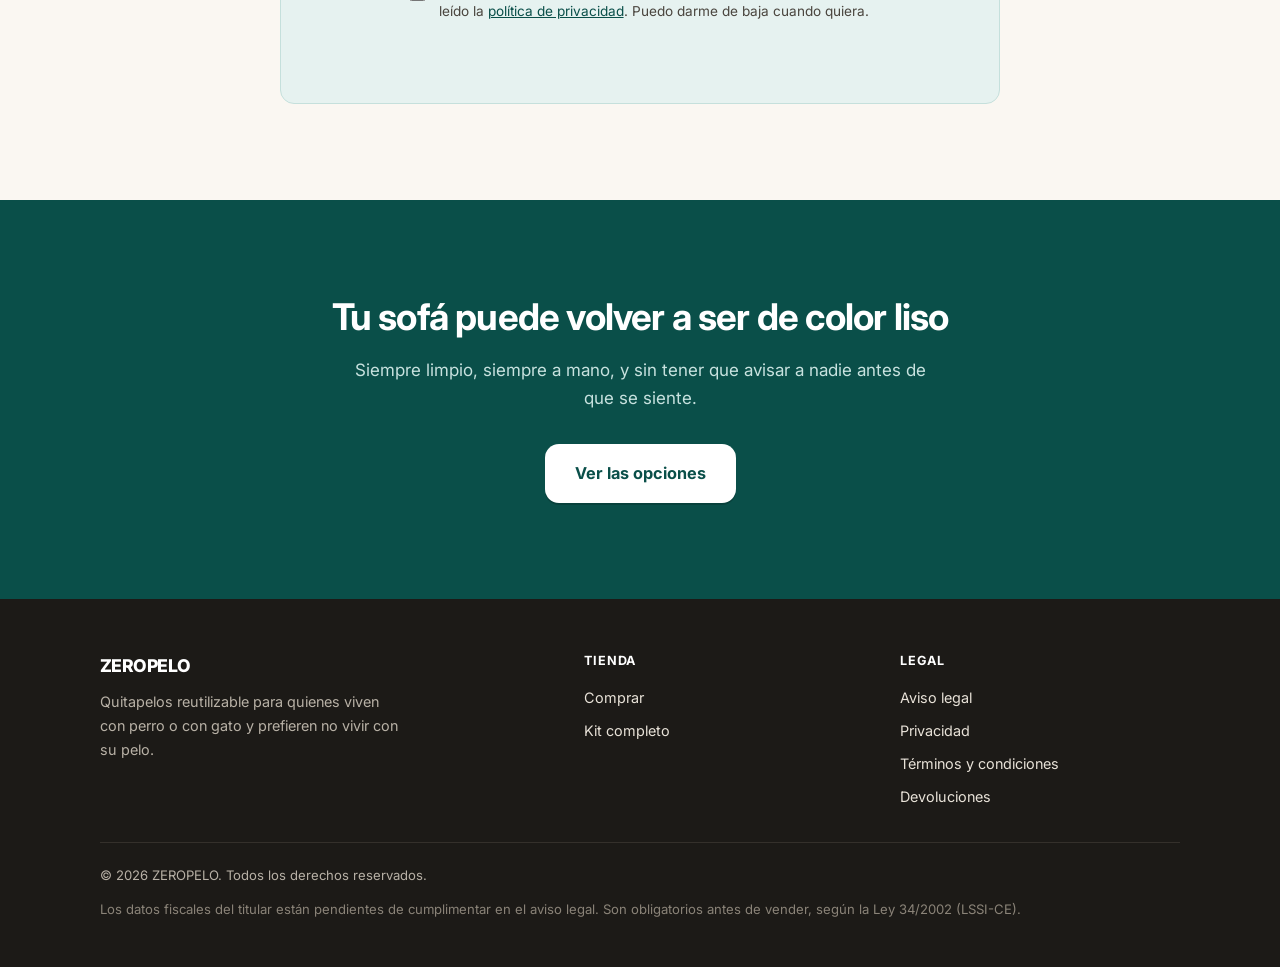
==== commit bb589eac: "Ficha tecnica con las especificaciones reales del fabricante ABS+PC+TPR, 19,5x11x6,5 cm, 160 g, boto" ====
--- a/index.html
+++ b/index.html
@@ -119,6 +119,32 @@
       <div class="tarjeta"><div class="paso-n">3</div><h3>Tapas</h3>
         <p>Le pones la tapa y lo guardas. Al cogerlo otra vez sigue limpio, no lleno de polvo.</p></div>
     </div>
+  </div>
+</section>
+
+<!-- FICHA TECNICA -->
+<section class="seccion tecnico">
+  <div class="env">
+    <div class="centro">
+      <h2>Lo que estás comprando, en datos</h2>
+      <p class="entradilla">Sin adjetivos. Estas son las especificaciones del fabricante.</p>
+    </div>
+    <div class="tabla-env" style="max-width:760px;margin:0 auto">
+      <table>
+        <tbody>
+          <tr><td>Tipo</td><td class="si">Rodillo adhesivo con rollo reemplazable</td></tr>
+          <tr><td>Material</td><td class="si">ABS + PC + TPR</td></tr>
+          <tr><td>Color</td><td class="si">Blanco, tapa transparente, detalles en naranja</td></tr>
+          <tr><td>Medidas</td><td class="si">19,5 × 11 × 6,5 cm</td></tr>
+          <tr><td>Peso</td><td class="si">160 g</td></tr>
+          <tr><td>Cambio de rollo</td><td class="si">Botón PUSH, sin herramientas</td></tr>
+          <tr><td>Superficies</td><td class="si">Ropa, muebles, sofás, camas y asientos de coche</td></tr>
+        </tbody>
+      </table>
+    </div>
+    <p class="centro" style="margin-top:20px;font-size:.9rem;color:var(--tenue)">
+      160 gramos y 19,5 cm: por eso cabe en el bolso.
+    </p>
   </div>
 </section>
 
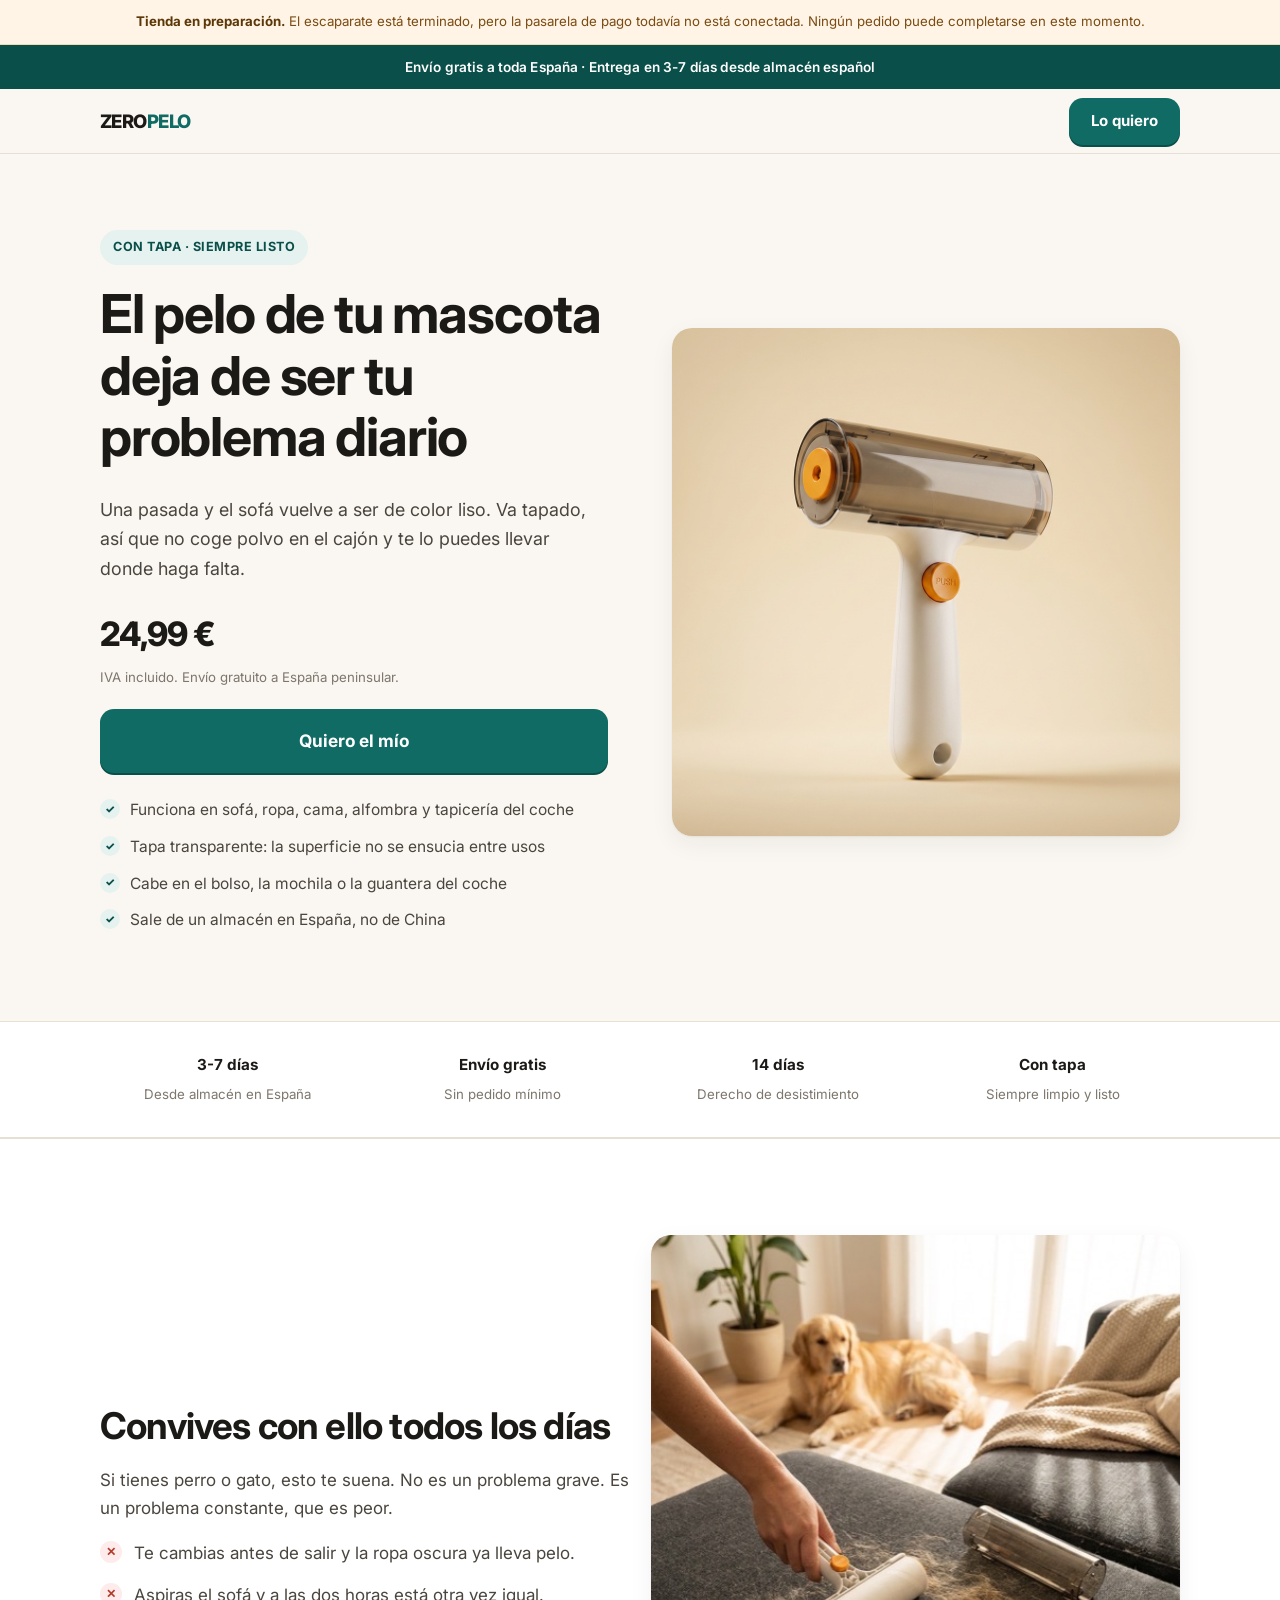
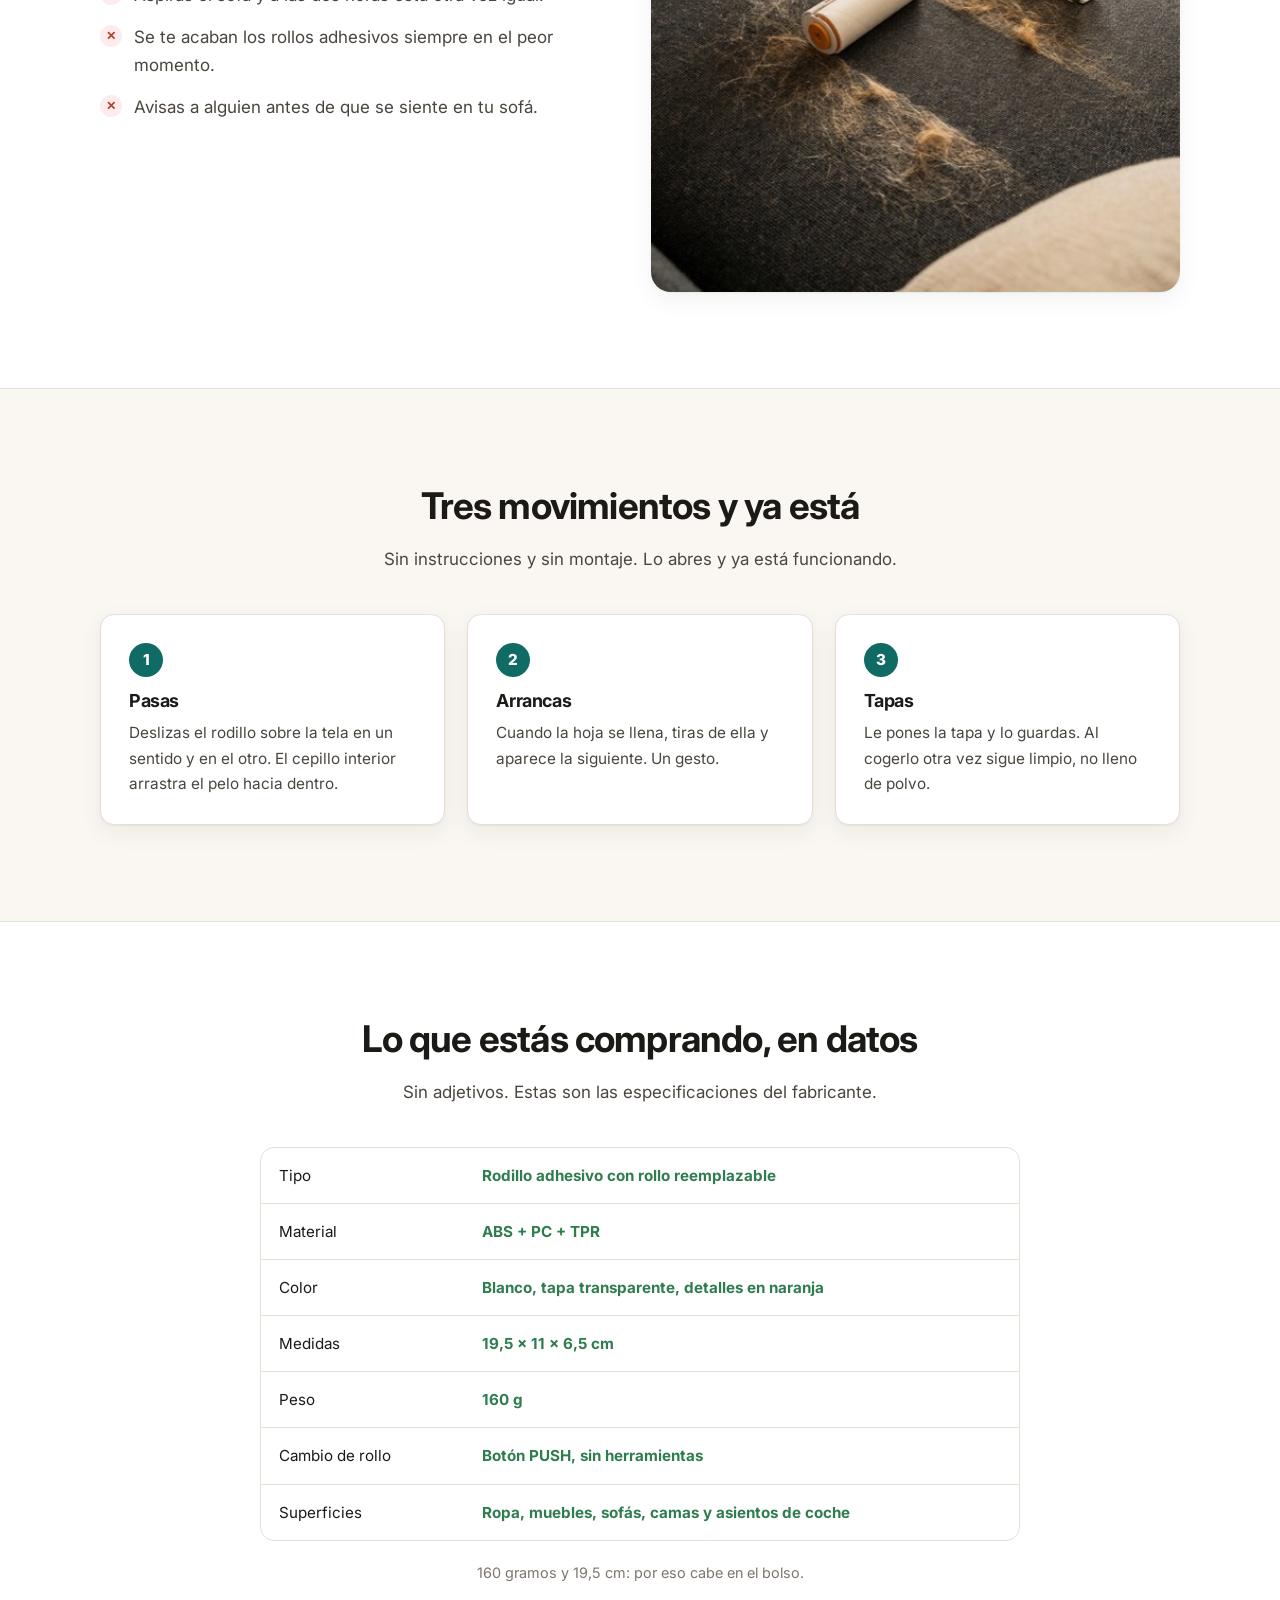
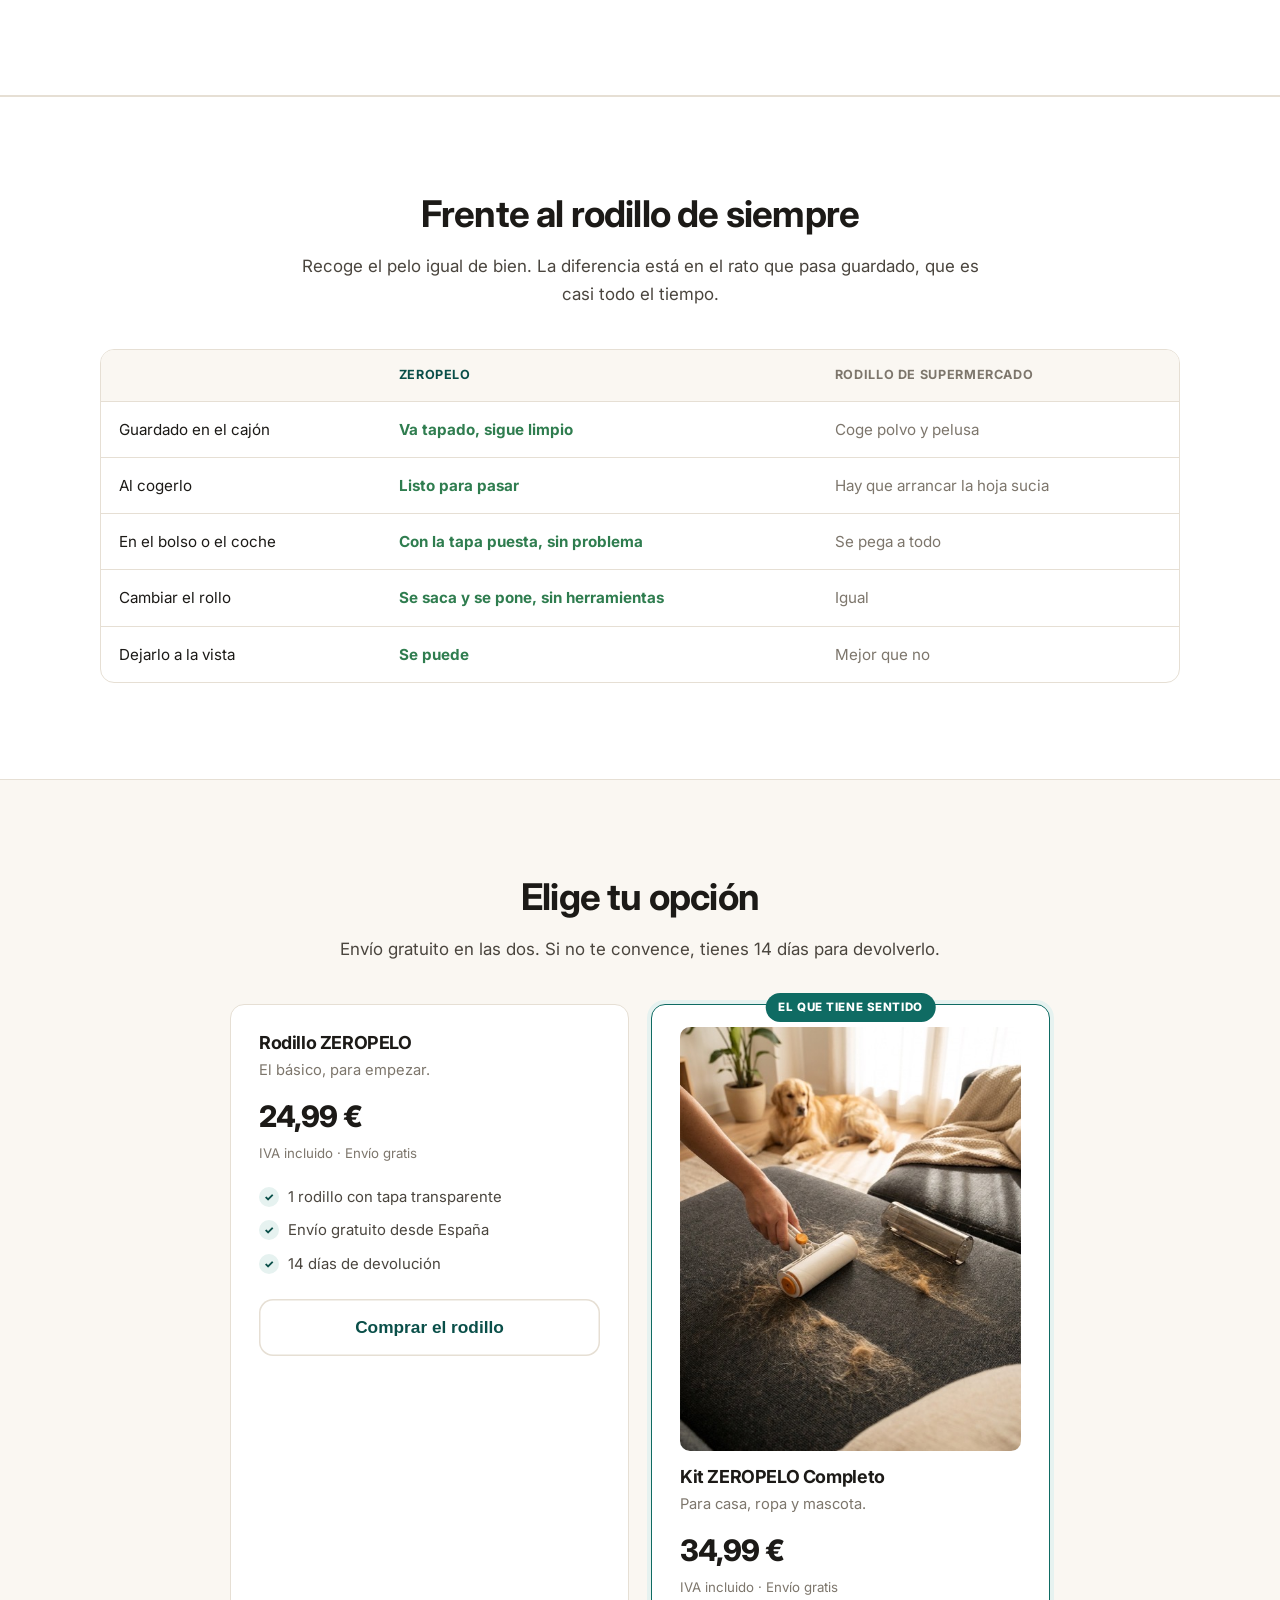
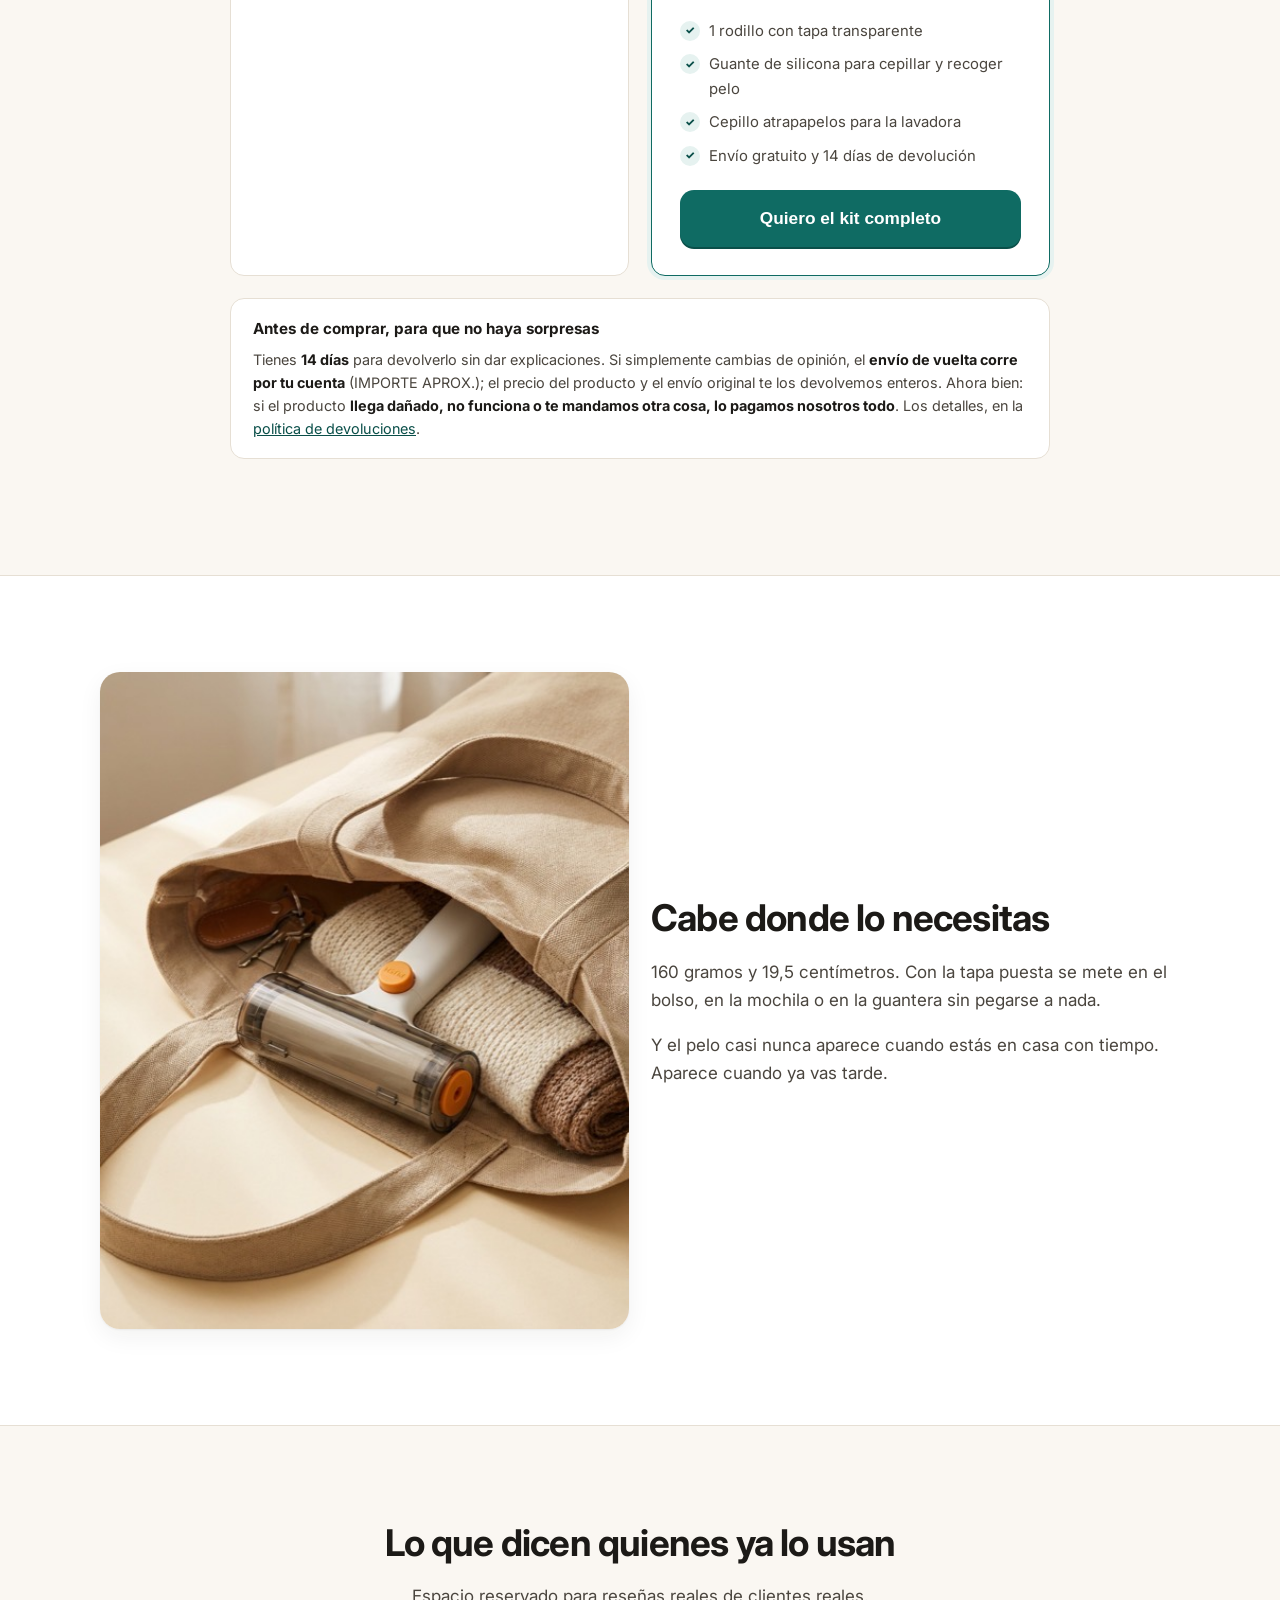
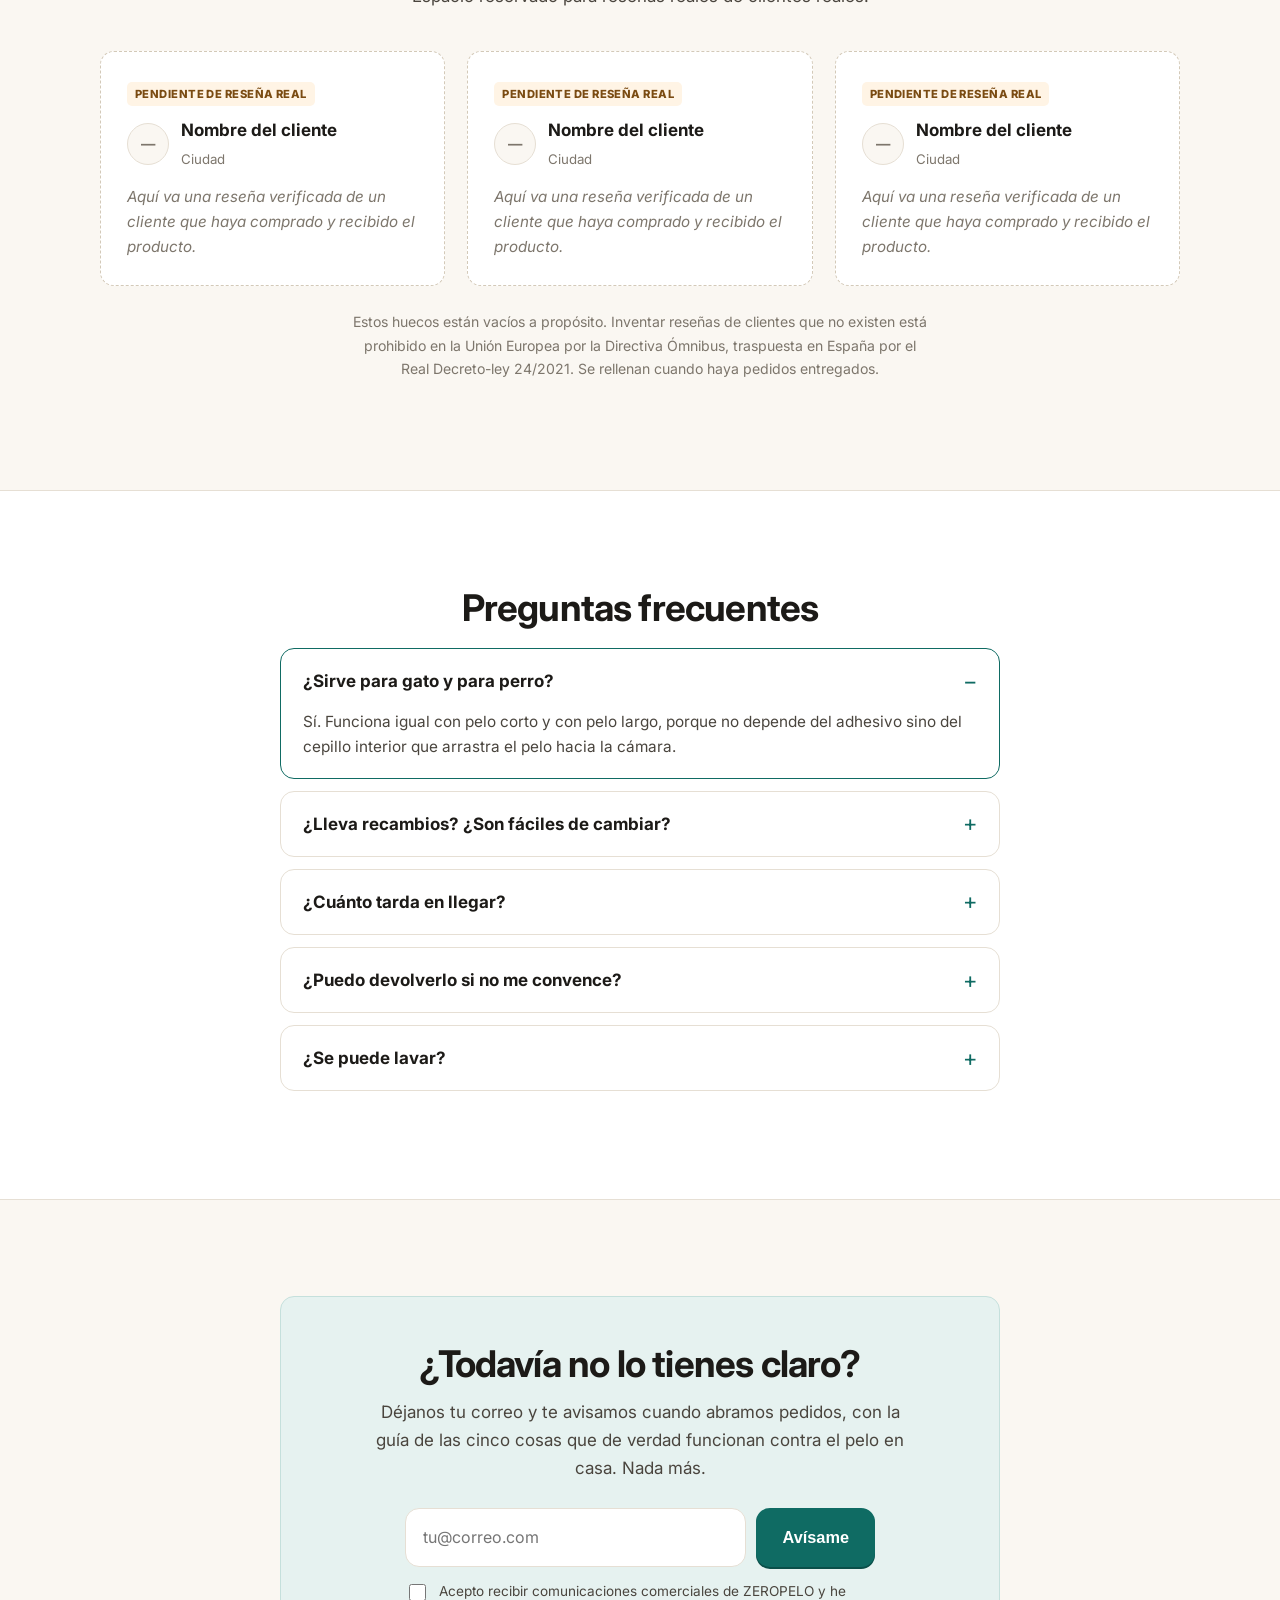
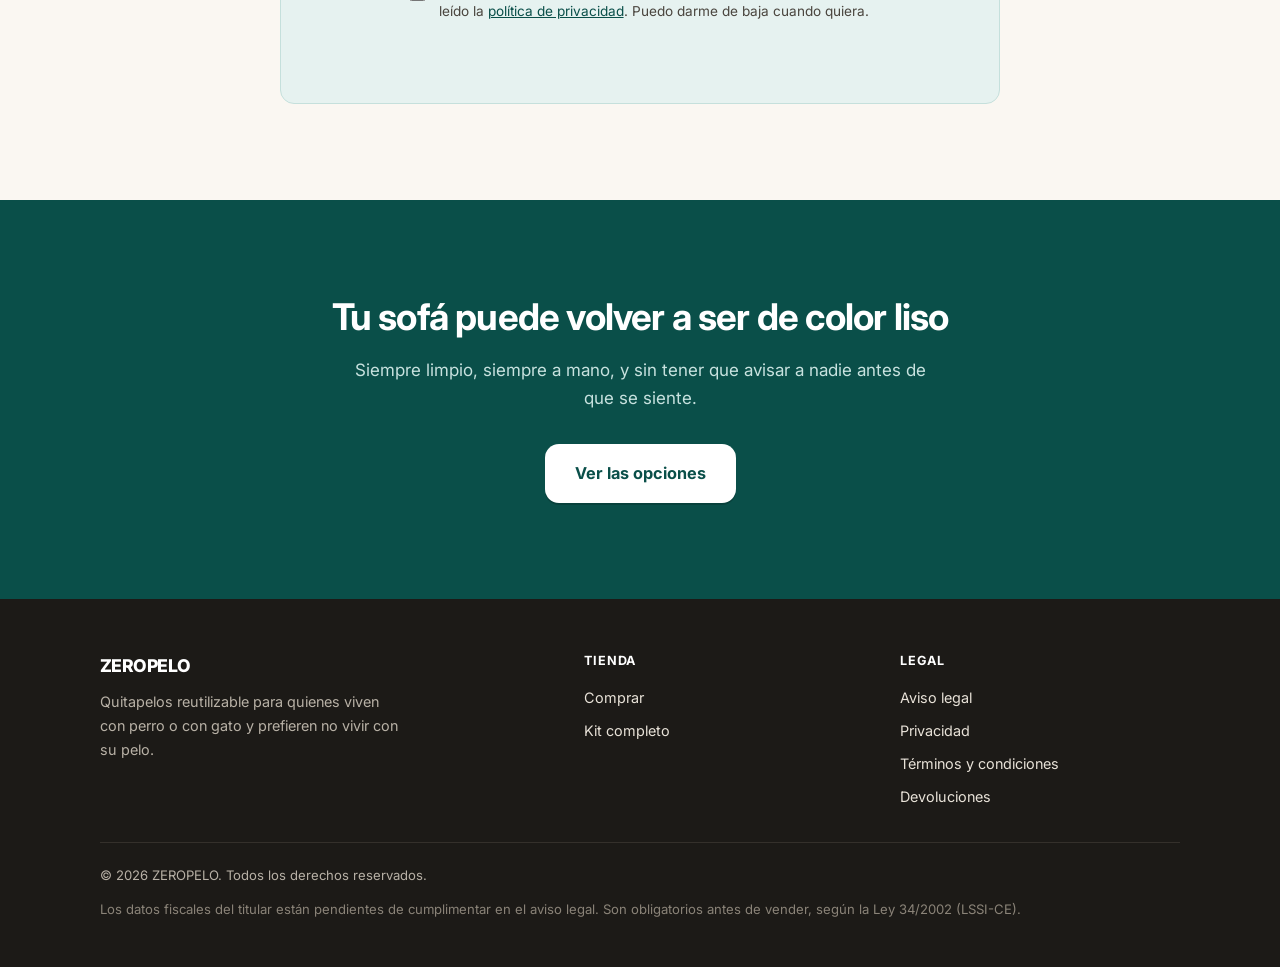
==== commit a40b0d48: "Imagenes del producto REAL: blanco, boton naranja, tapa transparente Generadas con la ficha del fabr" ====
--- a/index.html
+++ b/index.html
@@ -59,13 +59,10 @@
       </ul>
     </div>
     <div class="hero-media">
-      <video id="hero-video" width="1024" height="1024" muted loop autoplay playsinline disablepictureinpicture
-             preload="none" poster="public/images/hero-560.jpg"
-             aria-label="El rodillo ZEROPELO girando sobre sí mismo"></video>
-      <noscript>
-        <img src="public/images/hero.jpg" width="1024" height="1024"
-             alt="Rodillo quitapelos ZEROPELO sobre fondo neutro">
-      </noscript>
+      <img src="public/images/hero.jpg" width="1024" height="1024"
+           srcset="public/images/hero-560.jpg 560w, public/images/hero.jpg 1024w"
+           sizes="(max-width: 860px) 92vw, 46vw"
+           alt="Rodillo quitapelos ZEROPELO con su tapa transparente" fetchpriority="high">
     </div>
   </div>
 </section>
@@ -192,10 +189,10 @@
       </div>
       <div class="pack dest">
         <span class="pack-tag">El que tiene sentido</span>
-        <div class="pack-img"><img src="public/images/kit.jpg" width="928" height="1152"
-             srcset="public/images/kit-600.jpg 620w, public/images/kit.jpg 928w"
+        <div class="pack-img"><img src="public/images/en-uso.jpg" width="928" height="1152"
+             srcset="public/images/en-uso-600.jpg 620w, public/images/en-uso.jpg 928w"
              sizes="(max-width: 860px) 92vw, 40vw"
-             loading="lazy" alt="Kit ZEROPELO: rodillo, guante de silicona y atrapapelos de lavadora"></div>
+             loading="lazy" alt="Pasando el rodillo ZEROPELO por un sofá con pelo de perro"></div>
         <h3>Kit ZEROPELO Completo</h3>
         <p style="color:var(--tenue);font-size:.92rem;margin:0">Para casa, ropa y mascota.</p>
         <div class="p">34,99 €</div>
@@ -226,17 +223,17 @@
 <section class="seccion problema">
   <div class="env rej rej-2" style="align-items:center">
     <div class="hero-media">
-      <img src="public/images/bodegon.jpg" width="928" height="1152"
-           srcset="public/images/bodegon-600.jpg 620w, public/images/bodegon.jpg 928w"
+      <img src="public/images/bolso.jpg" width="928" height="1152"
+           srcset="public/images/bolso-600.jpg 620w, public/images/bolso.jpg 928w"
            sizes="(max-width: 860px) 92vw, 46vw" loading="lazy"
            alt="Rodillo ZEROPELO sobre piedra travertino junto a una manta de lana y un jersey">
     </div>
     <div>
-      <h2>Está pensado para dejarlo a la vista</h2>
-      <p style="color:var(--tinta-suave)">La mayoría de los quitapelos se esconden en un cajón porque
-      son feos. Este no. Cuerpo mate, línea limpia y un tamaño que cabe en la mesa de la entrada,
-      que es exactamente donde lo vas a necesitar.</p>
-      <p style="color:var(--tinta-suave)">Y si está a la vista, lo usas. Ese es medio truco.</p>
+      <h2>Cabe donde lo necesitas</h2>
+      <p style="color:var(--tinta-suave)">160 gramos y 19,5 centímetros. Con la tapa puesta se
+      mete en el bolso, en la mochila o en la guantera sin pegarse a nada.</p>
+      <p style="color:var(--tinta-suave)">Y el pelo casi nunca aparece cuando estás en casa con
+      tiempo. Aparece cuando ya vas tarde.</p>
     </div>
   </div>
 </section>
@@ -367,53 +364,6 @@
 </footer>
 
 <script>
-/* VIDEO DEL HERO -----------------------------------------------------
-   El video solo se carga si el dispositivo puede permitirselo. Si el
-   usuario pide menos movimiento, tiene ahorro de datos o va con mala
-   conexion, se queda el poster: 27 KB en vez de 1,1 MB. */
-(function () {
-  var v = document.getElementById("hero-video");
-  if (!v) return;
-  var c = navigator.connection || {};
-
-  // Solo con ahorro de datos explicito se renuncia al video y queda el
-  // poster de 27 KB. En todo lo demas, el producto se mueve.
-  if (c.saveData === true) return;
-
-  // Safari y iOS decodifican HEVC, que aqui pesa la mitad.
-  var puedeHevc = document.createElement("video")
-      .canPlayType('video/mp4; codecs="hvc1"') !== "";
-  var fuente = document.createElement("source");
-  fuente.src = puedeHevc ? "public/video/hero-giro-hevc.mp4"
-                         : "public/video/hero-giro.mp4";
-  fuente.type = "video/mp4";
-  v.appendChild(fuente);
-  v.preload = "auto";
-  v.load();
-
-  // El producto gira siempre: es el escaparate. Sin controles a la vista.
-  var vd = document.querySelector(".diag-video");
-  if (vd) {
-    var f2 = document.createElement("source");
-    f2.src = puedeHevc ? "public/video/despiece-hevc.mp4" : "public/video/despiece.mp4";
-    f2.type = "video/mp4";
-    vd.appendChild(f2);
-    vd.preload = "auto";
-    vd.load();
-    vd.play().catch(function () {});
-  }
-
-  v.play().catch(function () {
-    // Si el navegador bloquea la reproduccion automatica, un toque en
-    // cualquier parte de la pagina la arranca.
-    var arrancar = function () {
-      v.play();
-      document.removeEventListener("pointerdown", arrancar);
-    };
-    document.addEventListener("pointerdown", arrancar, { once: true });
-  });
-})();
-
 /* CONFIGURACION DE PAGO ---------------------------------------------
    Pega aqui tus enlaces de pago (Stripe Payment Links o PayPal).
    En cuanto los pegues, los botones llevan al checkout automaticamente. */
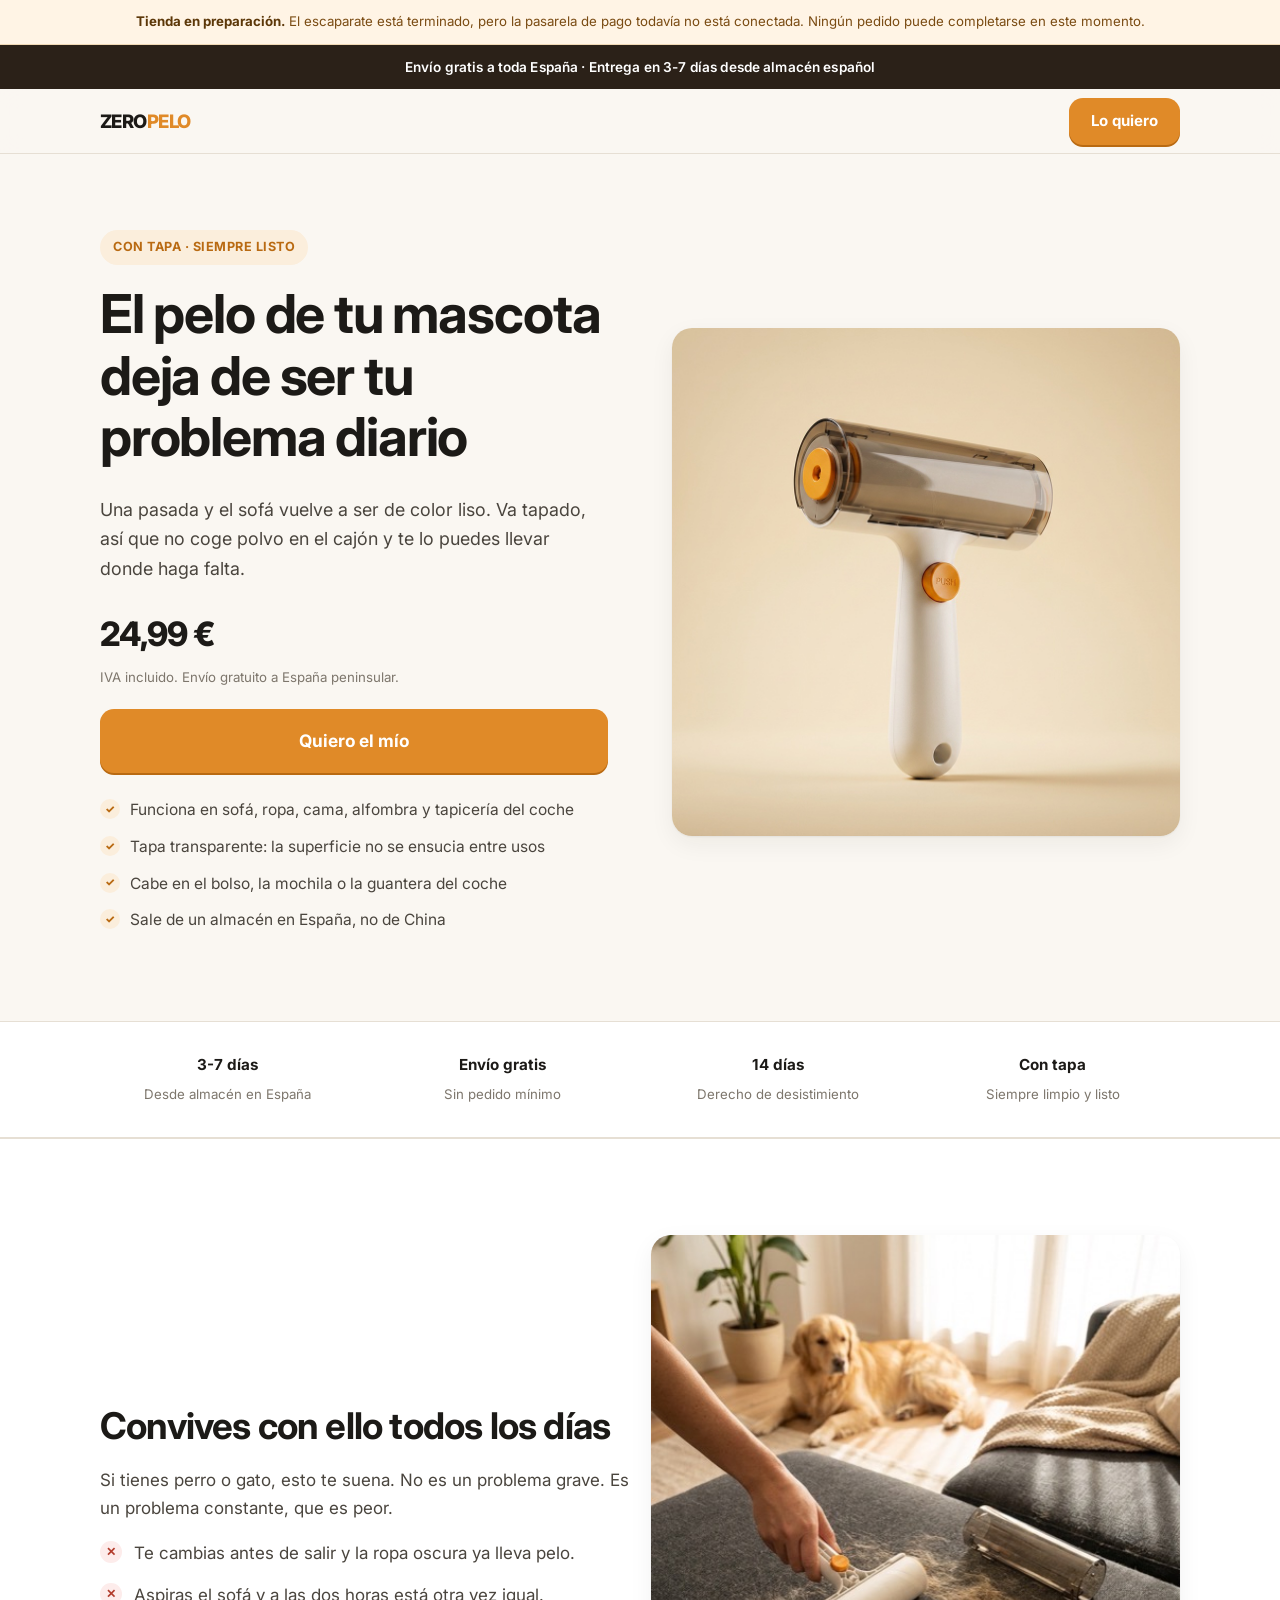
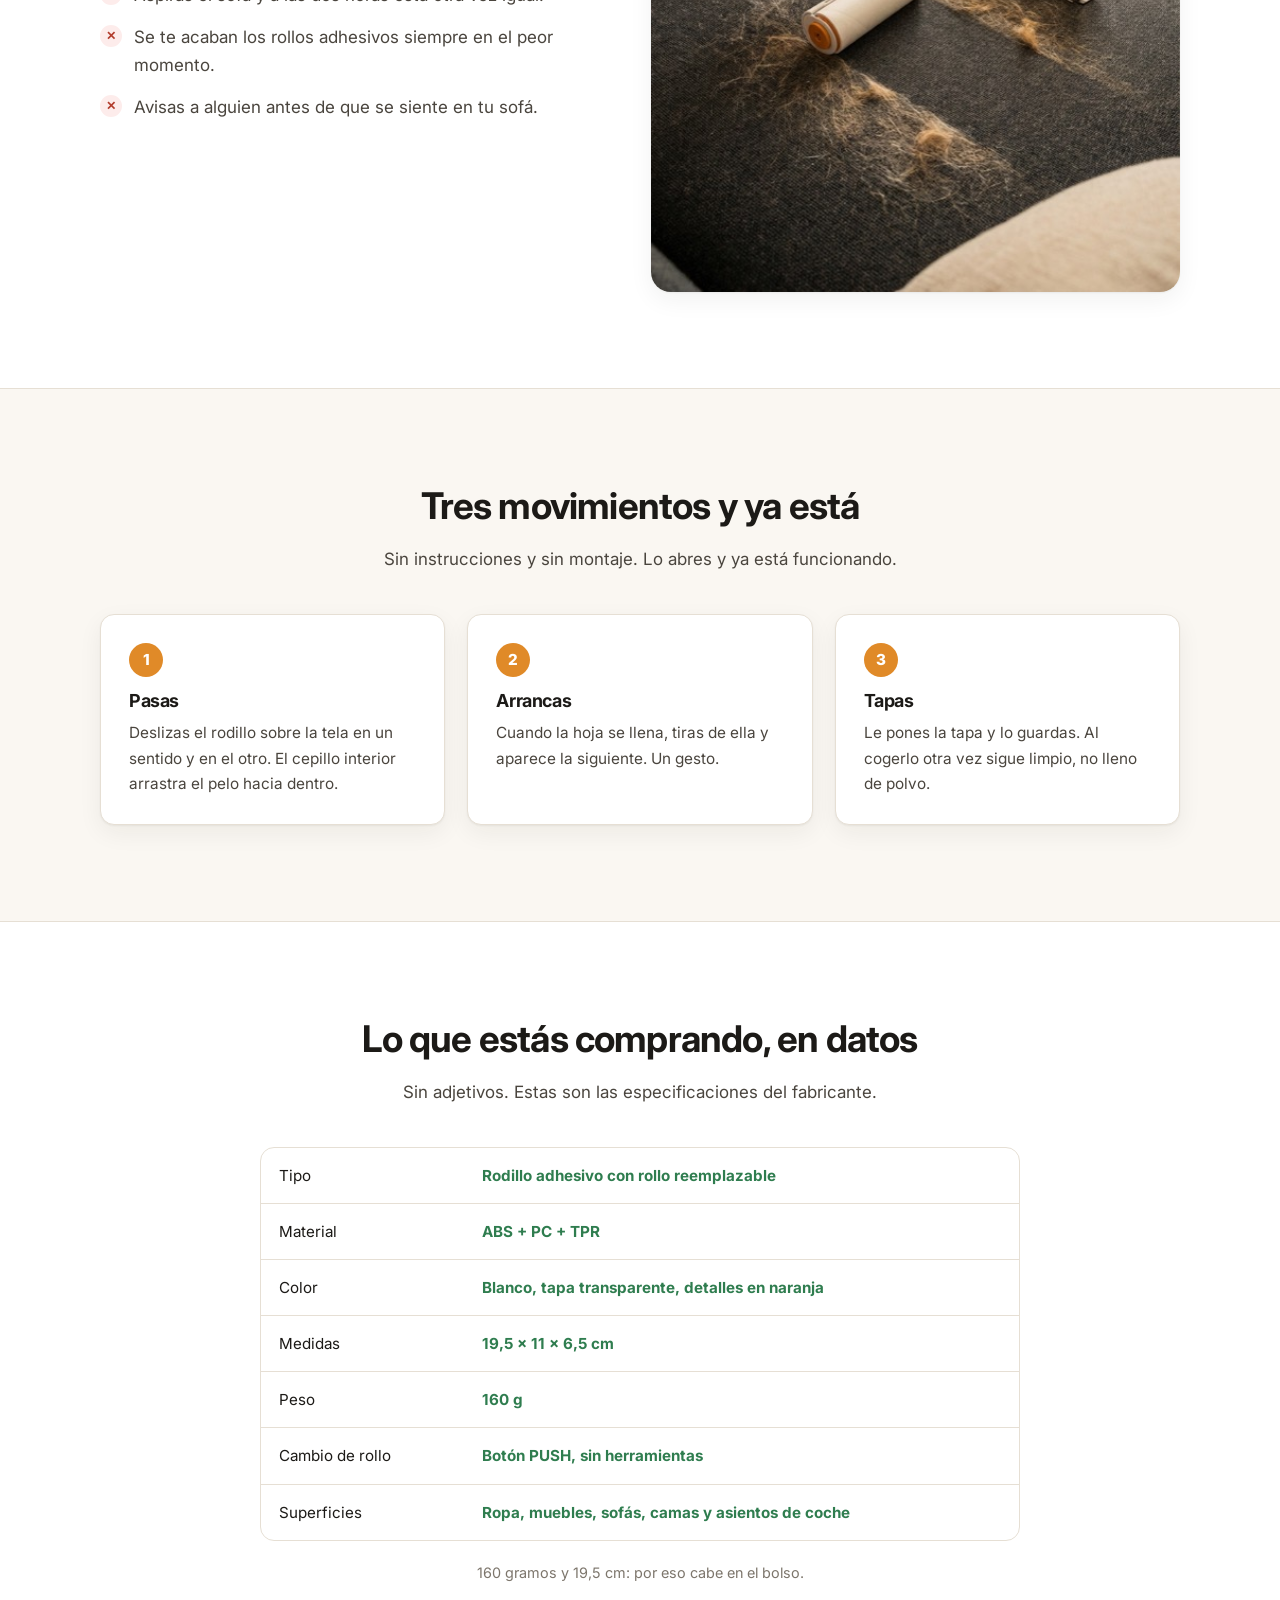
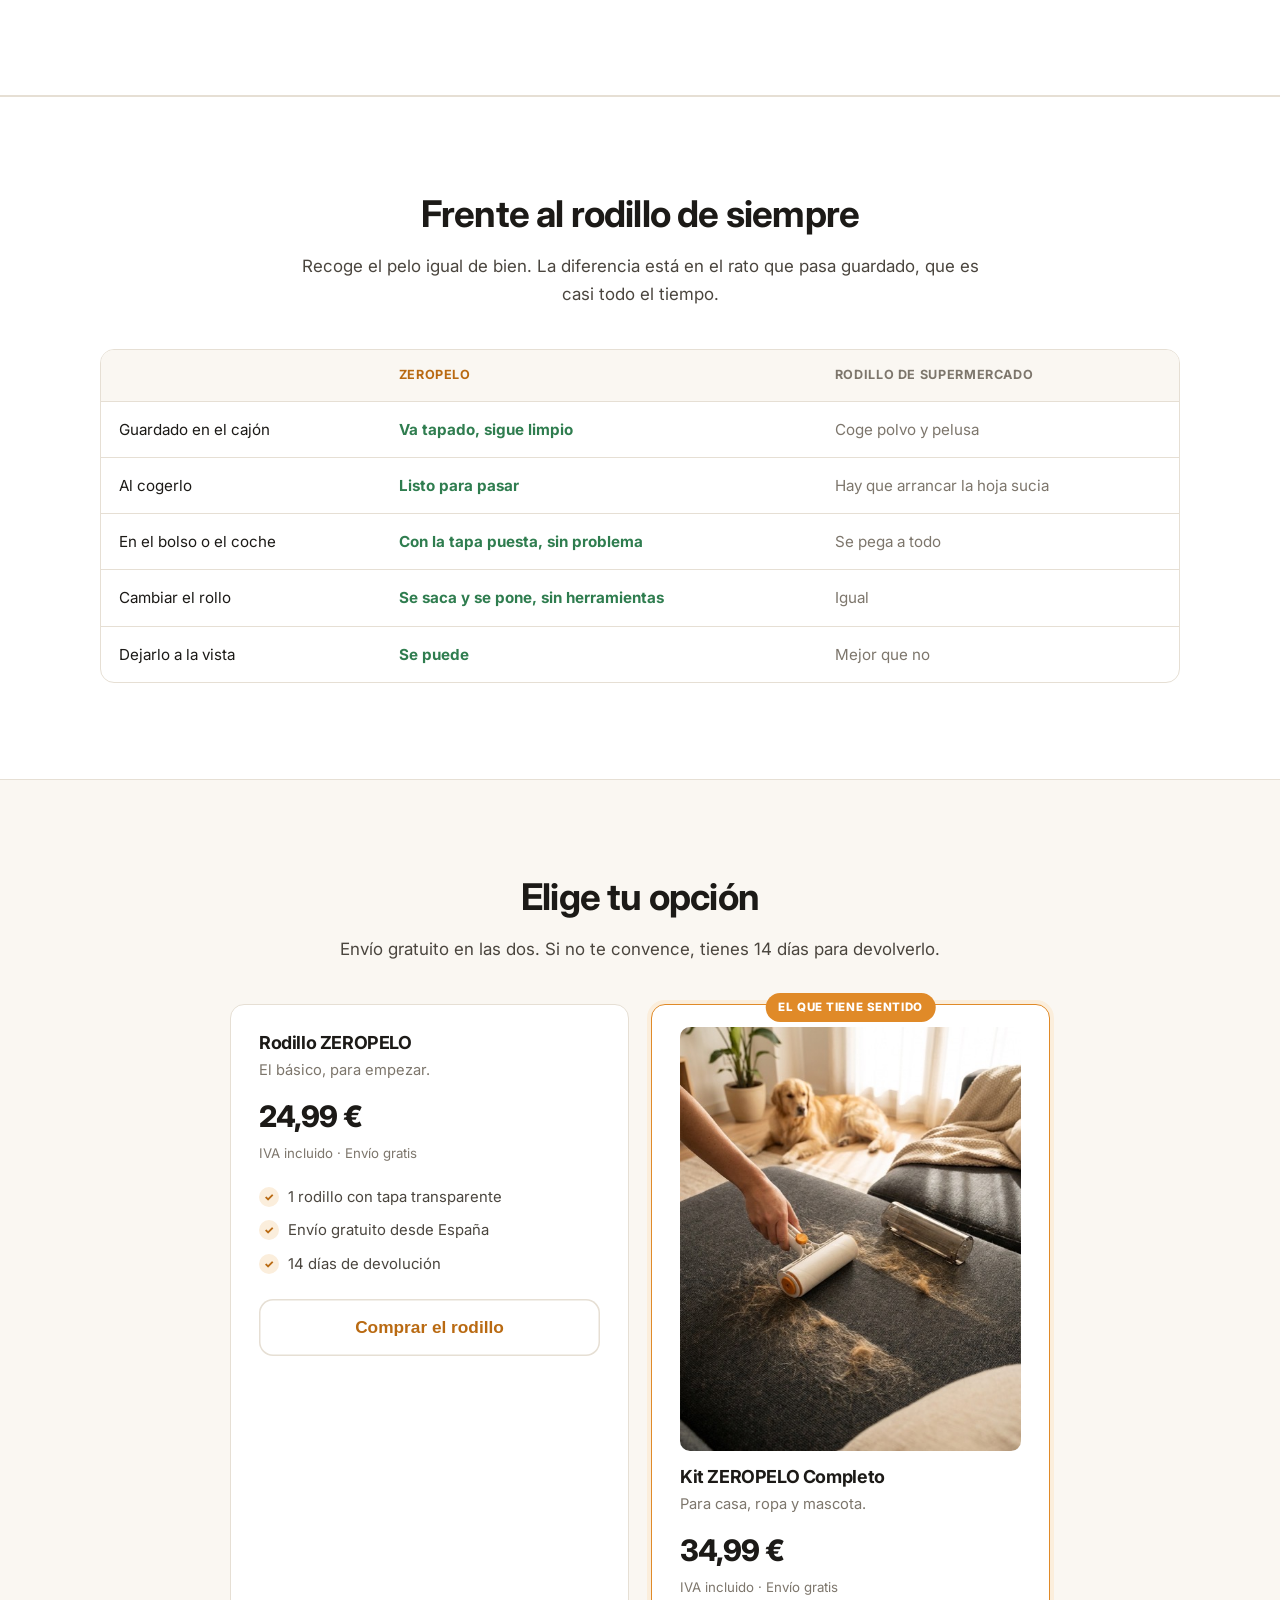
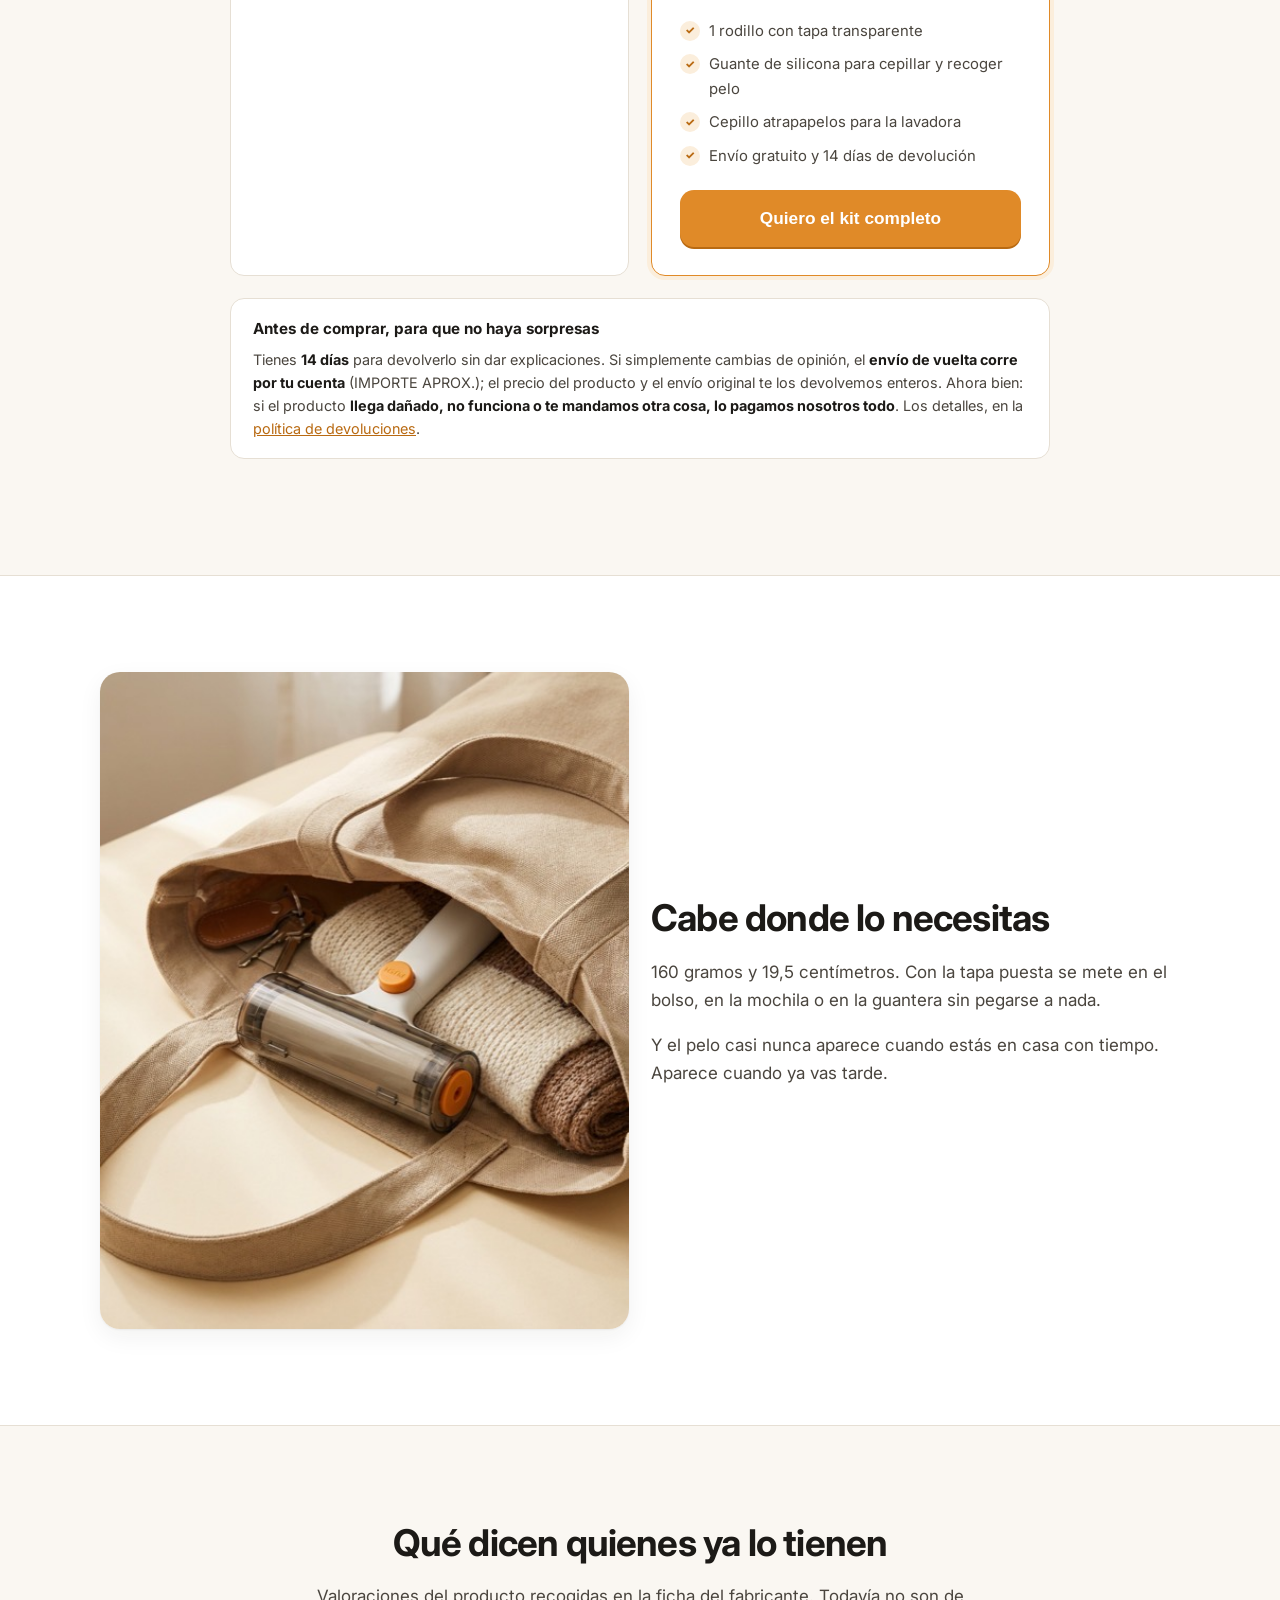
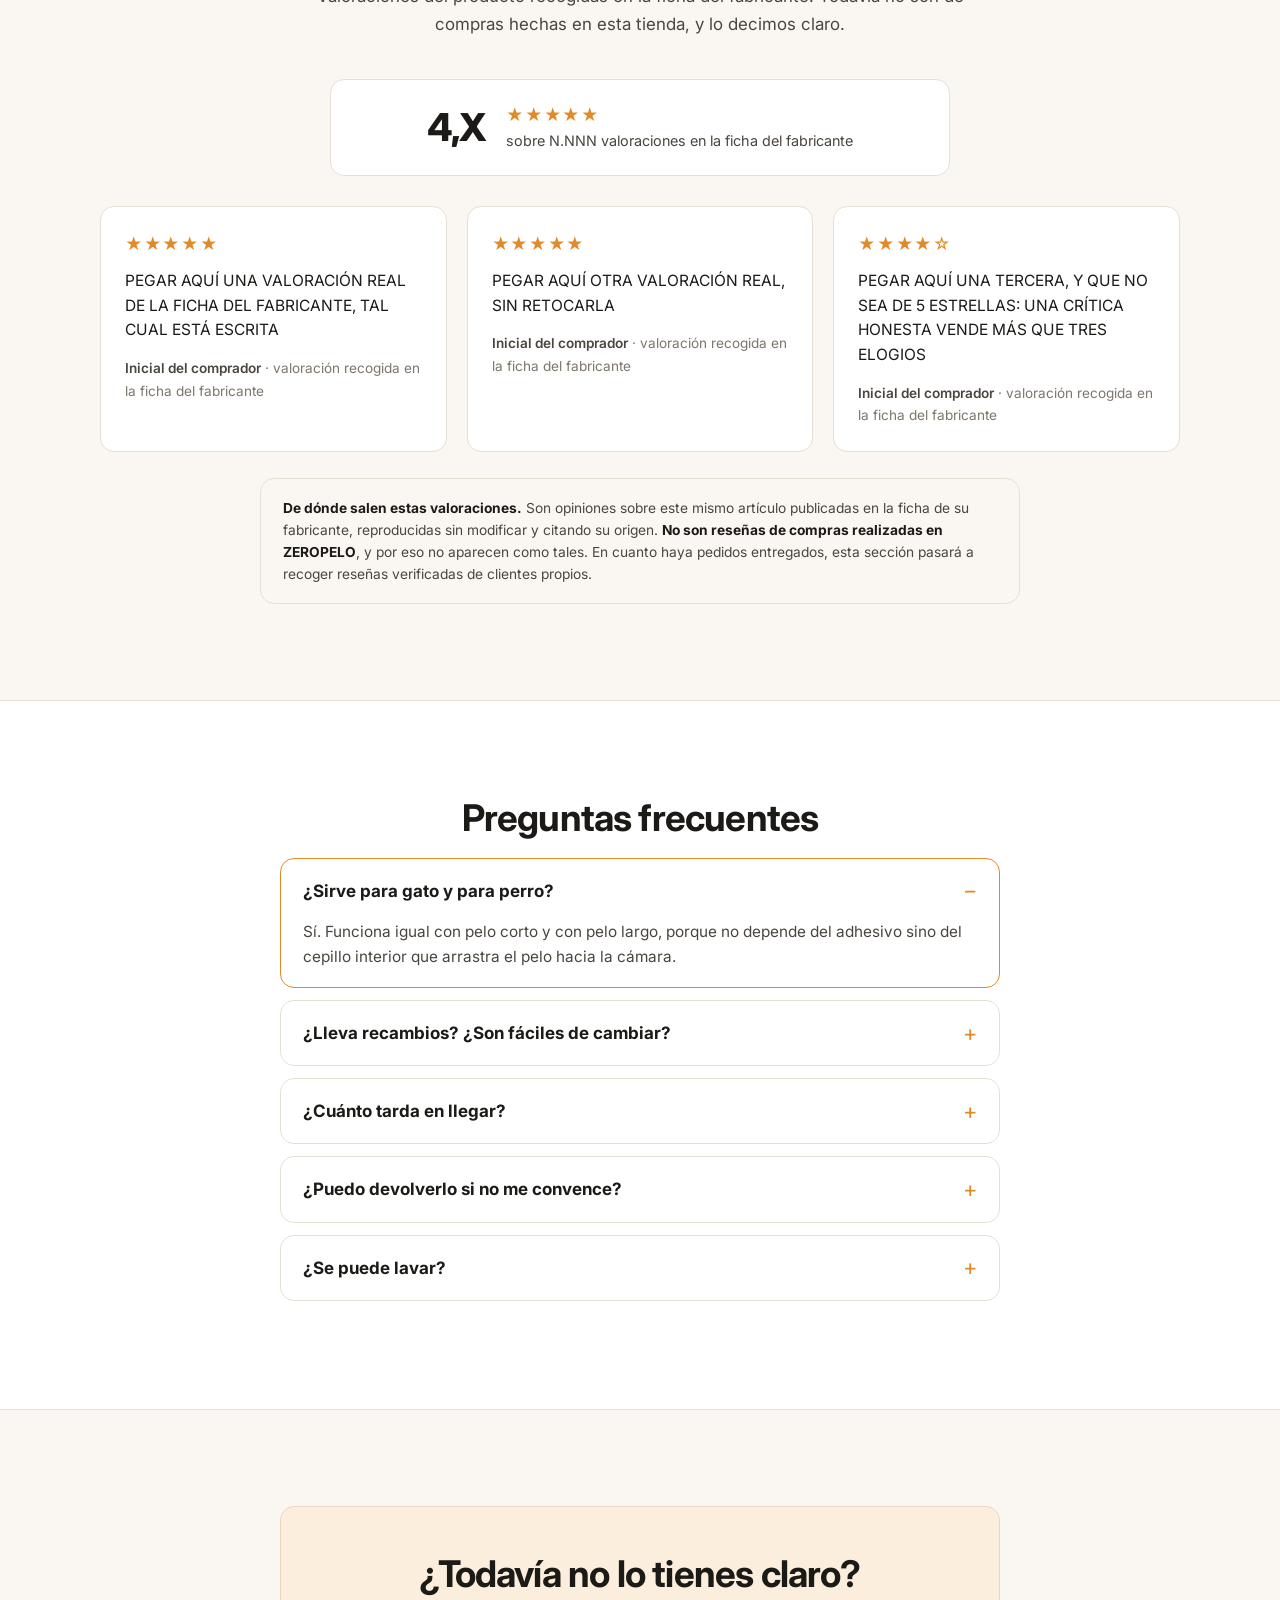
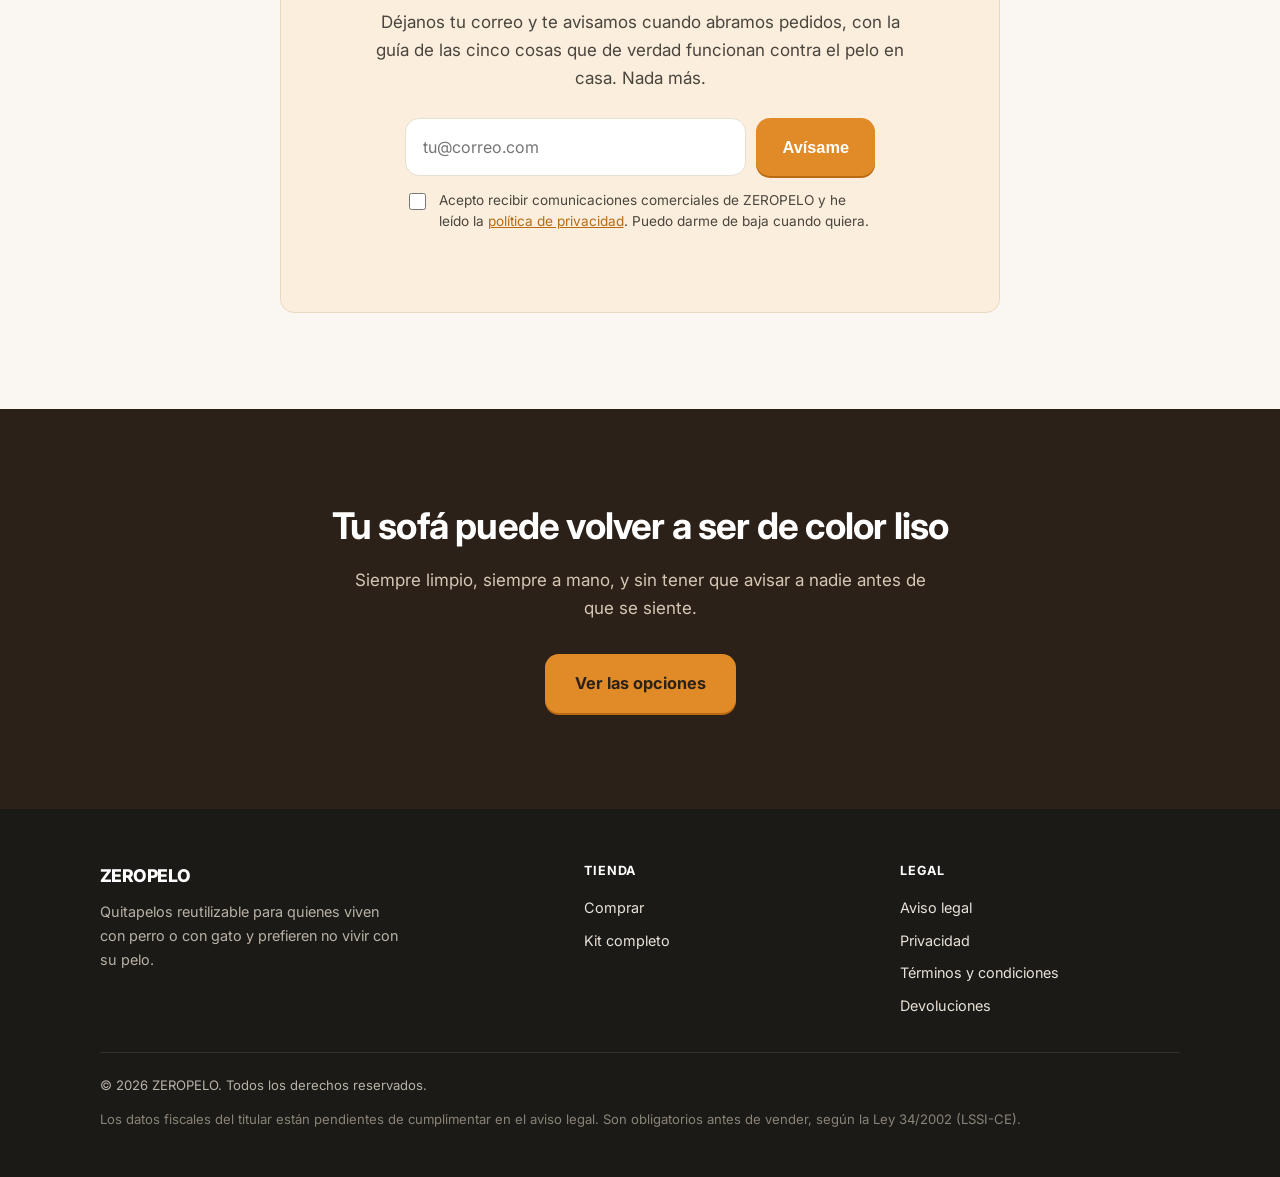
==== commit 3613cb63: "Paleta ambar, reseñas con atribucion e imagen real del kit - Acento de marca teal -> ambar, para que" ====
--- a/index.html
+++ b/index.html
@@ -238,38 +238,48 @@
   </div>
 </section>
 
-<!-- TESTIMONIOS -->
+<!-- RESEÑAS -->
 <section class="seccion">
   <div class="env">
     <div class="centro">
-      <h2>Lo que dicen quienes ya lo usan</h2>
-      <p class="entradilla">Espacio reservado para reseñas reales de clientes reales.</p>
-    </div>
-    <div class="rej rej-3">
-      <div class="tst">
-        <span class="marcador">Pendiente de reseña real</span>
-        <div class="tst-cab"><div class="tst-av"><b>—</b></div>
-          <div><b>Nombre del cliente</b><br><span style="font-size:.83rem;color:var(--tenue)">Ciudad</span></div></div>
-        <blockquote>Aquí va una reseña verificada de un cliente que haya comprado y recibido el producto.</blockquote>
-      </div>
-      <div class="tst">
-        <span class="marcador">Pendiente de reseña real</span>
-        <div class="tst-cab"><div class="tst-av"><b>—</b></div>
-          <div><b>Nombre del cliente</b><br><span style="font-size:.83rem;color:var(--tenue)">Ciudad</span></div></div>
-        <blockquote>Aquí va una reseña verificada de un cliente que haya comprado y recibido el producto.</blockquote>
-      </div>
-      <div class="tst">
-        <span class="marcador">Pendiente de reseña real</span>
-        <div class="tst-cab"><div class="tst-av"><b>—</b></div>
-          <div><b>Nombre del cliente</b><br><span style="font-size:.83rem;color:var(--tenue)">Ciudad</span></div></div>
-        <blockquote>Aquí va una reseña verificada de un cliente que haya comprado y recibido el producto.</blockquote>
-      </div>
-    </div>
-    <p class="centro" style="margin-top:24px;font-size:.88rem;color:var(--tenue);max-width:64ch;margin-left:auto;margin-right:auto">
-      Estos huecos están vacíos a propósito. Inventar reseñas de clientes que no existen está
-      prohibido en la Unión Europea por la Directiva Ómnibus, traspuesta en España por el
-      Real Decreto-ley 24/2021. Se rellenan cuando haya pedidos entregados.
-    </p>
+      <h2>Qué dicen quienes ya lo tienen</h2>
+      <p class="entradilla">Valoraciones del producto recogidas en la ficha del fabricante.
+      Todavía no son de compras hechas en esta tienda, y lo decimos claro.</p>
+    </div>
+
+    <div class="valoracion">
+      <div class="nota"><span class="rellenar">4,X</span></div>
+      <div class="det">
+        <div style="color:var(--teal);letter-spacing:.1em;font-size:1.05rem">★★★★★</div>
+        sobre <span class="rellenar">N.NNN</span> valoraciones en la ficha del fabricante
+      </div>
+    </div>
+
+    <div class="resenas">
+      <div class="res">
+        <div class="estrellas">★★★★★</div>
+        <blockquote><span class="rellenar">PEGAR AQUÍ UNA VALORACIÓN REAL DE LA FICHA DEL FABRICANTE, TAL CUAL ESTÁ ESCRITA</span></blockquote>
+        <div class="quien"><b><span class="rellenar">Inicial del comprador</span></b> · valoración recogida en la ficha del fabricante</div>
+      </div>
+      <div class="res">
+        <div class="estrellas">★★★★★</div>
+        <blockquote><span class="rellenar">PEGAR AQUÍ OTRA VALORACIÓN REAL, SIN RETOCARLA</span></blockquote>
+        <div class="quien"><b><span class="rellenar">Inicial del comprador</span></b> · valoración recogida en la ficha del fabricante</div>
+      </div>
+      <div class="res">
+        <div class="estrellas">★★★★☆</div>
+        <blockquote><span class="rellenar">PEGAR AQUÍ UNA TERCERA, Y QUE NO SEA DE 5 ESTRELLAS: UNA CRÍTICA HONESTA VENDE MÁS QUE TRES ELOGIOS</span></blockquote>
+        <div class="quien"><b><span class="rellenar">Inicial del comprador</span></b> · valoración recogida en la ficha del fabricante</div>
+      </div>
+    </div>
+
+    <div class="fuente">
+      <b>De dónde salen estas valoraciones.</b> Son opiniones sobre este mismo artículo
+      publicadas en la ficha de su fabricante, reproducidas sin modificar y citando su
+      origen. <b>No son reseñas de compras realizadas en ZEROPELO</b>, y por eso no
+      aparecen como tales. En cuanto haya pedidos entregados, esta sección pasará a
+      recoger reseñas verificadas de clientes propios.
+    </div>
   </div>
 </section>
 
--- a/assets/styles.css
+++ b/assets/styles.css
@@ -1,8 +1,8 @@
 :root{
   --tinta:#1c1a17; --tinta-suave:#4a453e; --tenue:#7d766c;
   --crema:#faf7f2; --papel:#ffffff; --borde:#e6dfd4;
-  --teal:#0f6b63; --teal-osc:#0a4f49; --teal-claro:#e6f2f0;
-  --terracota:#c2603f; --exito:#2f7d4f;
+  --teal:#E08A28; --teal-osc:#B96A12; --teal-claro:#FBEEDC;
+  --terracota:#B24A2C; --exito:#2f7d4f;
   --r:14px; --sombra:0 1px 2px rgba(28,26,23,.05),0 8px 24px rgba(28,26,23,.06);
   --max:1120px;
   --sans:"Inter",-apple-system,BlinkMacSystemFont,"Segoe UI",Roboto,Helvetica,Arial,sans-serif;
@@ -24,7 +24,7 @@
 .entradilla{font-size:1.06rem;color:var(--tinta-suave);max-width:62ch;margin:0 auto 2.5rem}
 
 /* avisos */
-.barra{background:var(--teal-osc);color:#fff;text-align:center;padding:11px 20px;
+.barra{background:#2B2118;color:#fff;text-align:center;padding:11px 20px;
   font-size:.85rem;font-weight:600;letter-spacing:.01em}
 .aviso-borrador{background:#fff4e5;border-bottom:1px solid #f0d9b5;color:#7a4b12;
   padding:12px 20px;font-size:.83rem;text-align:center;line-height:1.5}
@@ -136,11 +136,11 @@
 details p{margin:14px 0 0;color:var(--tinta-suave);font-size:.96rem}
 
 /* cta final */
-.cta-final{background:var(--teal-osc);color:#fff;text-align:center}
+.cta-final{background:#2B2118;color:#fff;text-align:center}
 .cta-final h2{color:#fff}
-.cta-final p{color:#c8e2df;max-width:52ch;margin:0 auto 2rem}
-.cta-final .btn{background:#fff;color:var(--teal-osc);box-shadow:0 2px 0 rgba(0,0,0,.18)}
-.cta-final .btn:hover{background:#eef7f6;color:var(--teal-osc)}
+.cta-final p{color:#D6C6B4;max-width:52ch;margin:0 auto 2rem}
+.cta-final .btn{background:#E08A28;color:#2B2118;box-shadow:0 2px 0 #B96A12}
+.cta-final .btn:hover{background:#F0A044;color:#2B2118}
 
 /* pie */
 .pie{background:var(--tinta);color:#b8b1a6;padding:52px 0 34px;font-size:.9rem}
@@ -170,14 +170,14 @@
 }
 
 /* captura de email */
-.captura{background:var(--teal-claro);border:1px solid #c5e0dc;border-radius:var(--r);
+.captura{background:var(--teal-claro);border:1px solid #EBD9BF;border-radius:var(--r);
   padding:clamp(28px,5vw,46px);text-align:center;max-width:720px;margin:0 auto}
 .captura h2{margin-bottom:.35em}
 .captura p.intro{color:var(--tinta-suave);max-width:48ch;margin:0 auto 26px}
 .form-fila{display:flex;gap:10px;max-width:470px;margin:0 auto 14px}
 .form-fila input{flex:1;min-width:0;padding:15px 17px;border:1.5px solid var(--borde);
   border-radius:var(--r);font:inherit;font-size:1rem;background:var(--papel);color:var(--tinta)}
-.form-fila input:focus{outline:none;border-color:var(--teal);box-shadow:0 0 0 3px rgba(15,107,99,.15)}
+.form-fila input:focus{outline:none;border-color:var(--teal);box-shadow:0 0 0 3px rgba(224,138,40,.2)}
 .form-fila .btn{white-space:nowrap;padding:15px 26px}
 .consent{display:flex;gap:.6rem;align-items:flex-start;max-width:470px;margin:0 auto;
   text-align:left;font-size:.85rem;color:var(--tinta-suave);line-height:1.5}
@@ -219,3 +219,21 @@
 .diag .diag-video{width:100%;height:auto;display:block;background:var(--crema);pointer-events:none}
 .diag video::-webkit-media-controls,
 .diag video::-webkit-media-controls-enclosure{display:none !important}
+
+
+/* reseñas */
+.resenas{display:grid;grid-template-columns:repeat(3,1fr);gap:20px;margin-top:8px}
+.res{background:var(--papel);border:1px solid var(--borde);border-radius:var(--r);padding:24px}
+.res .estrellas{color:var(--teal);font-size:1.05rem;letter-spacing:.1em;margin-bottom:10px}
+.res blockquote{margin:0 0 14px;font-size:.97rem;line-height:1.6;color:var(--tinta)}
+.res .quien{font-size:.85rem;color:var(--tenue)}
+.res .quien b{color:var(--tinta-suave);font-weight:600}
+.fuente{max-width:760px;margin:26px auto 0;background:var(--crema);border:1px solid var(--borde);
+  border-radius:var(--r);padding:18px 22px;font-size:.86rem;color:var(--tinta-suave);line-height:1.6}
+.fuente b{color:var(--tinta)}
+.valoracion{display:flex;align-items:center;justify-content:center;gap:20px;flex-wrap:wrap;
+  background:var(--papel);border:1px solid var(--borde);border-radius:var(--r);
+  padding:22px 26px;max-width:620px;margin:0 auto 30px}
+.valoracion .nota{font-size:2.4rem;font-weight:800;letter-spacing:-.03em;line-height:1}
+.valoracion .det{font-size:.9rem;color:var(--tinta-suave);text-align:left}
+@media(max-width:860px){.resenas{grid-template-columns:1fr}}
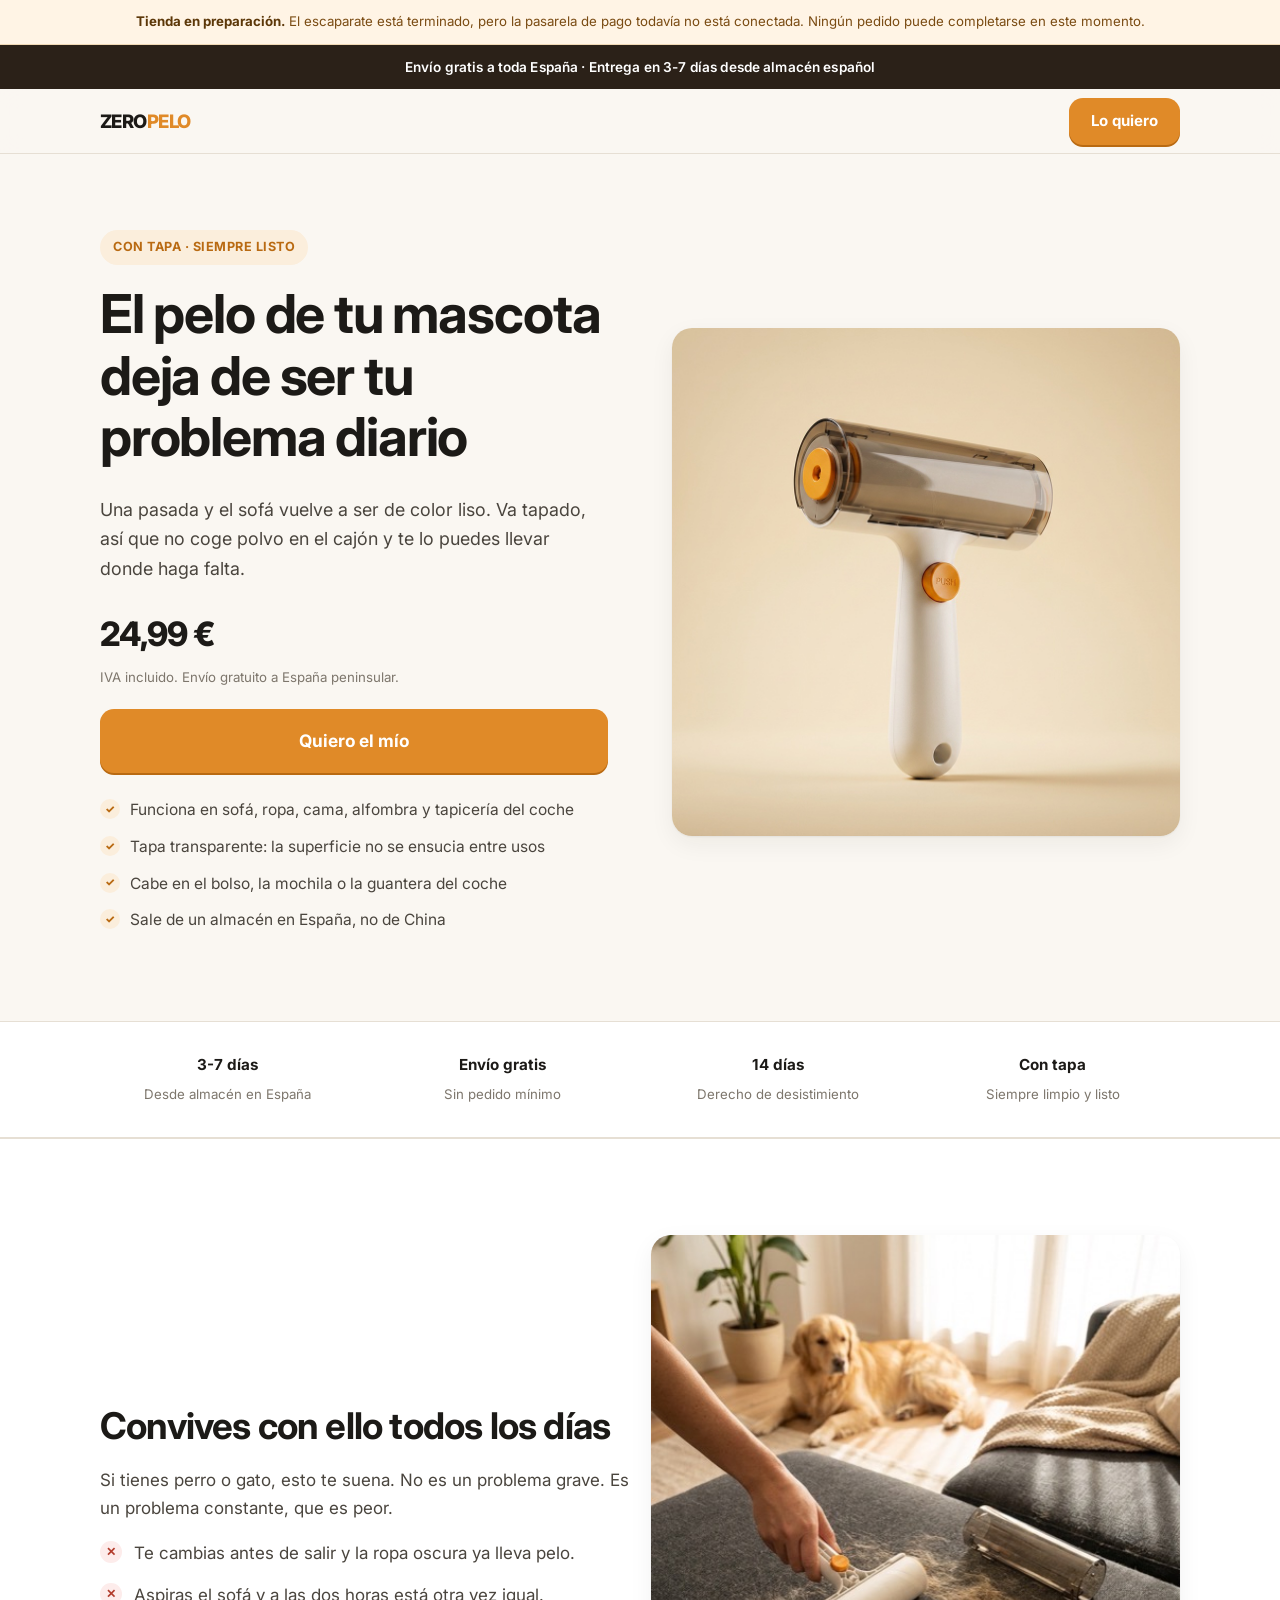
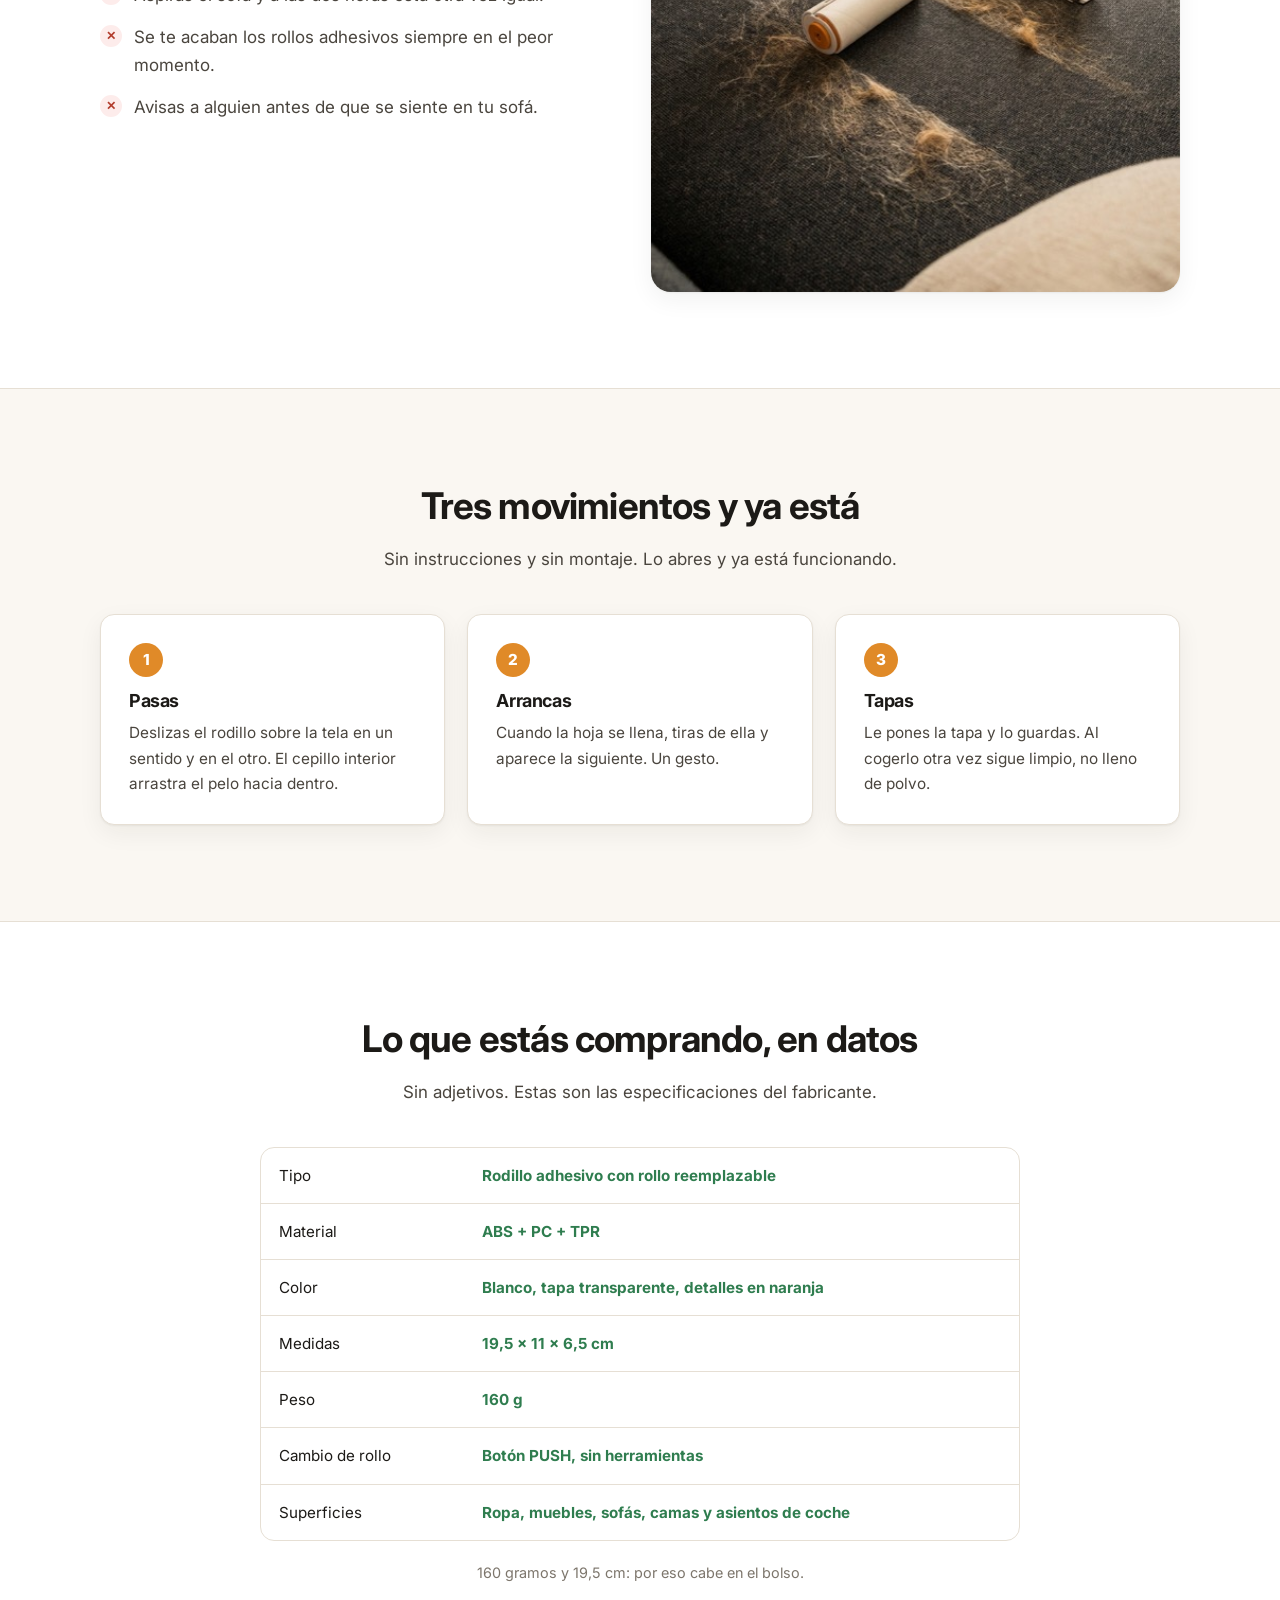
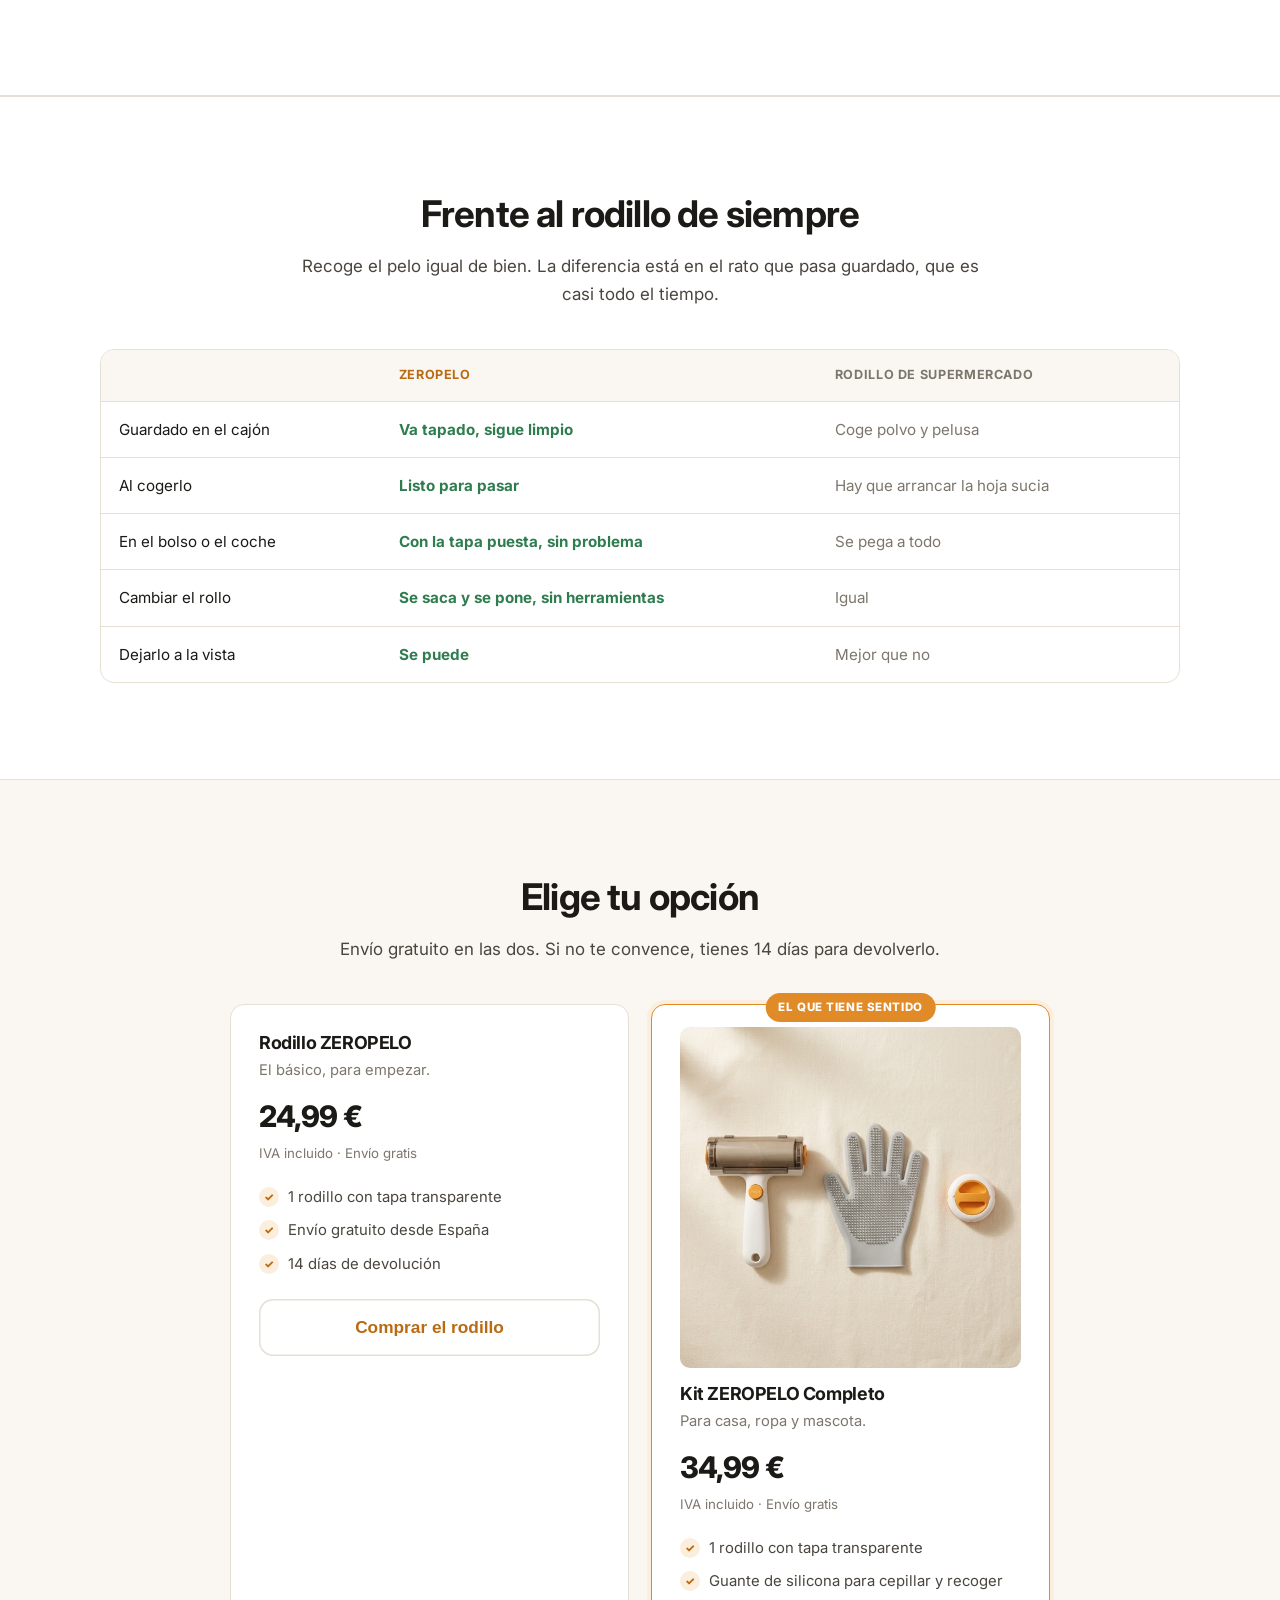
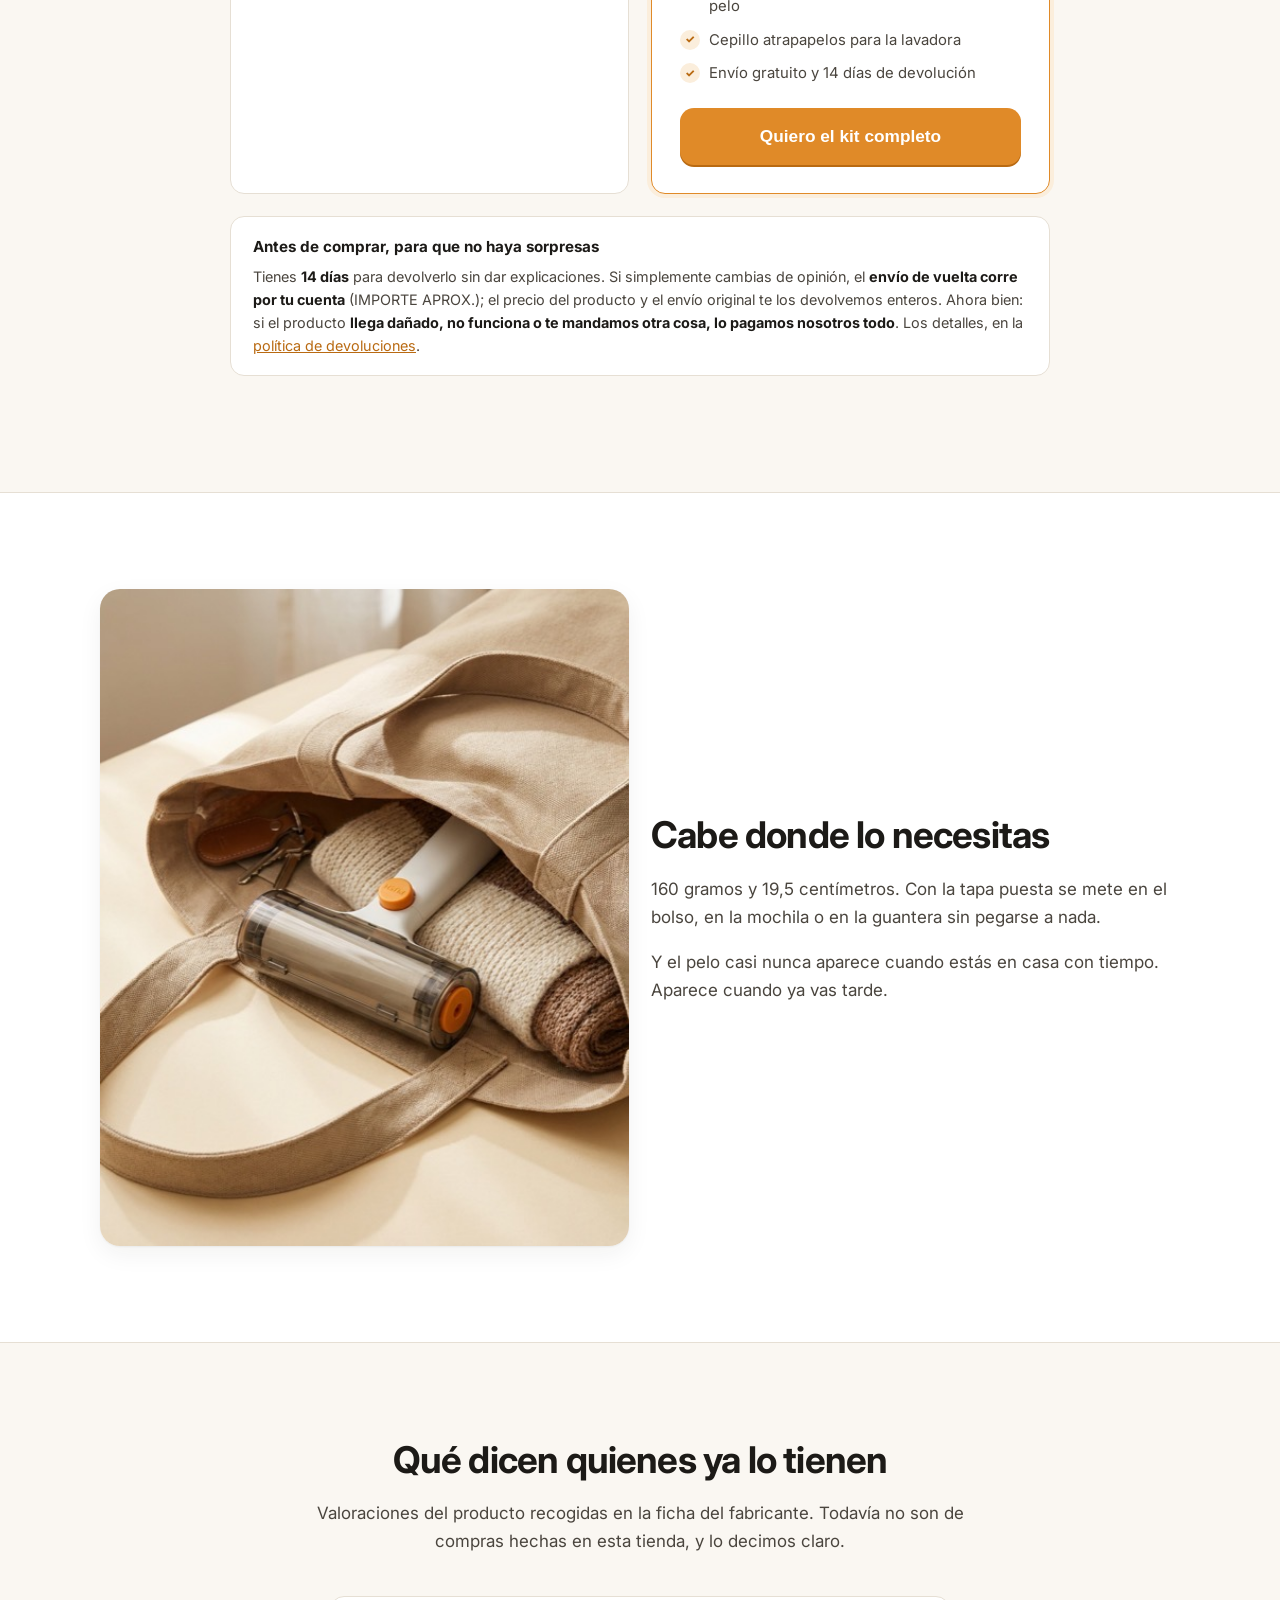
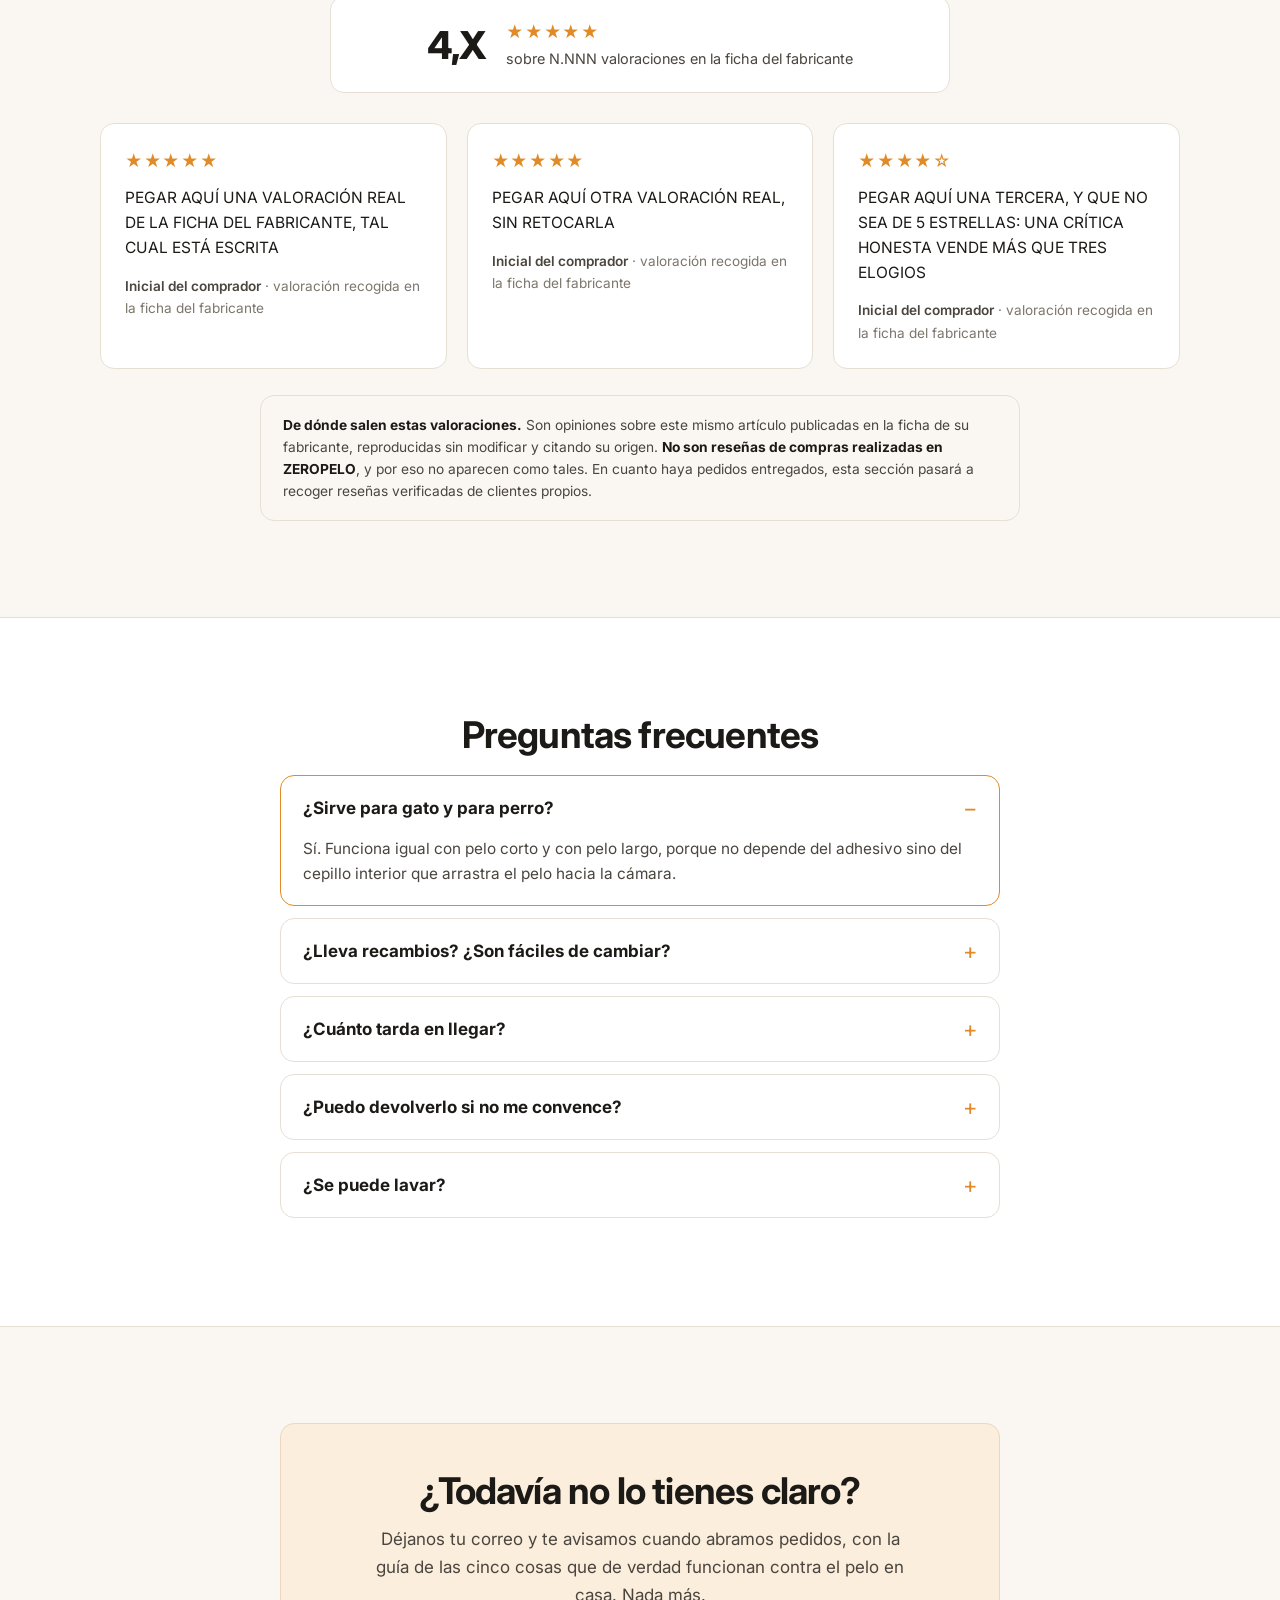
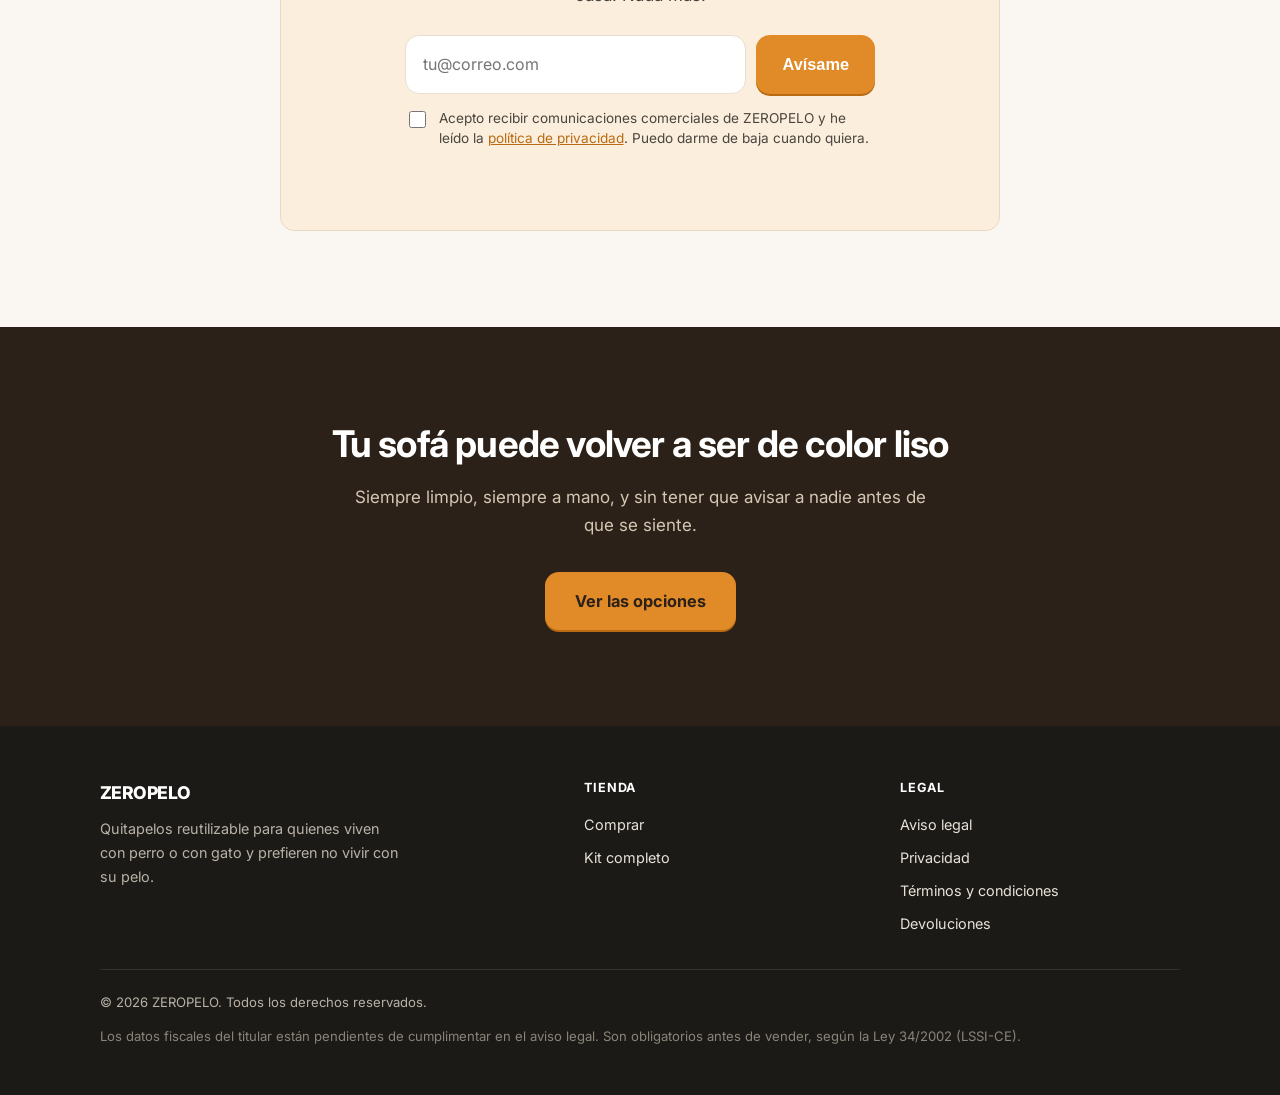
==== commit ddafeedd: "La tarjeta del kit usa su propia imagen" ====
--- a/index.html
+++ b/index.html
@@ -189,10 +189,10 @@
       </div>
       <div class="pack dest">
         <span class="pack-tag">El que tiene sentido</span>
-        <div class="pack-img"><img src="public/images/en-uso.jpg" width="928" height="1152"
-             srcset="public/images/en-uso-600.jpg 620w, public/images/en-uso.jpg 928w"
+        <div class="pack-img"><img src="public/images/kit.jpg" width="1024" height="1024"
+             srcset="public/images/kit-600.jpg 620w, public/images/kit.jpg 1024w"
              sizes="(max-width: 860px) 92vw, 40vw"
-             loading="lazy" alt="Pasando el rodillo ZEROPELO por un sofá con pelo de perro"></div>
+             loading="lazy" alt="Kit ZEROPELO: rodillo con tapa, guante de silicona y atrapapelos de lavadora"></div>
         <h3>Kit ZEROPELO Completo</h3>
         <p style="color:var(--tenue);font-size:.92rem;margin:0">Para casa, ropa y mascota.</p>
         <div class="p">34,99 €</div>
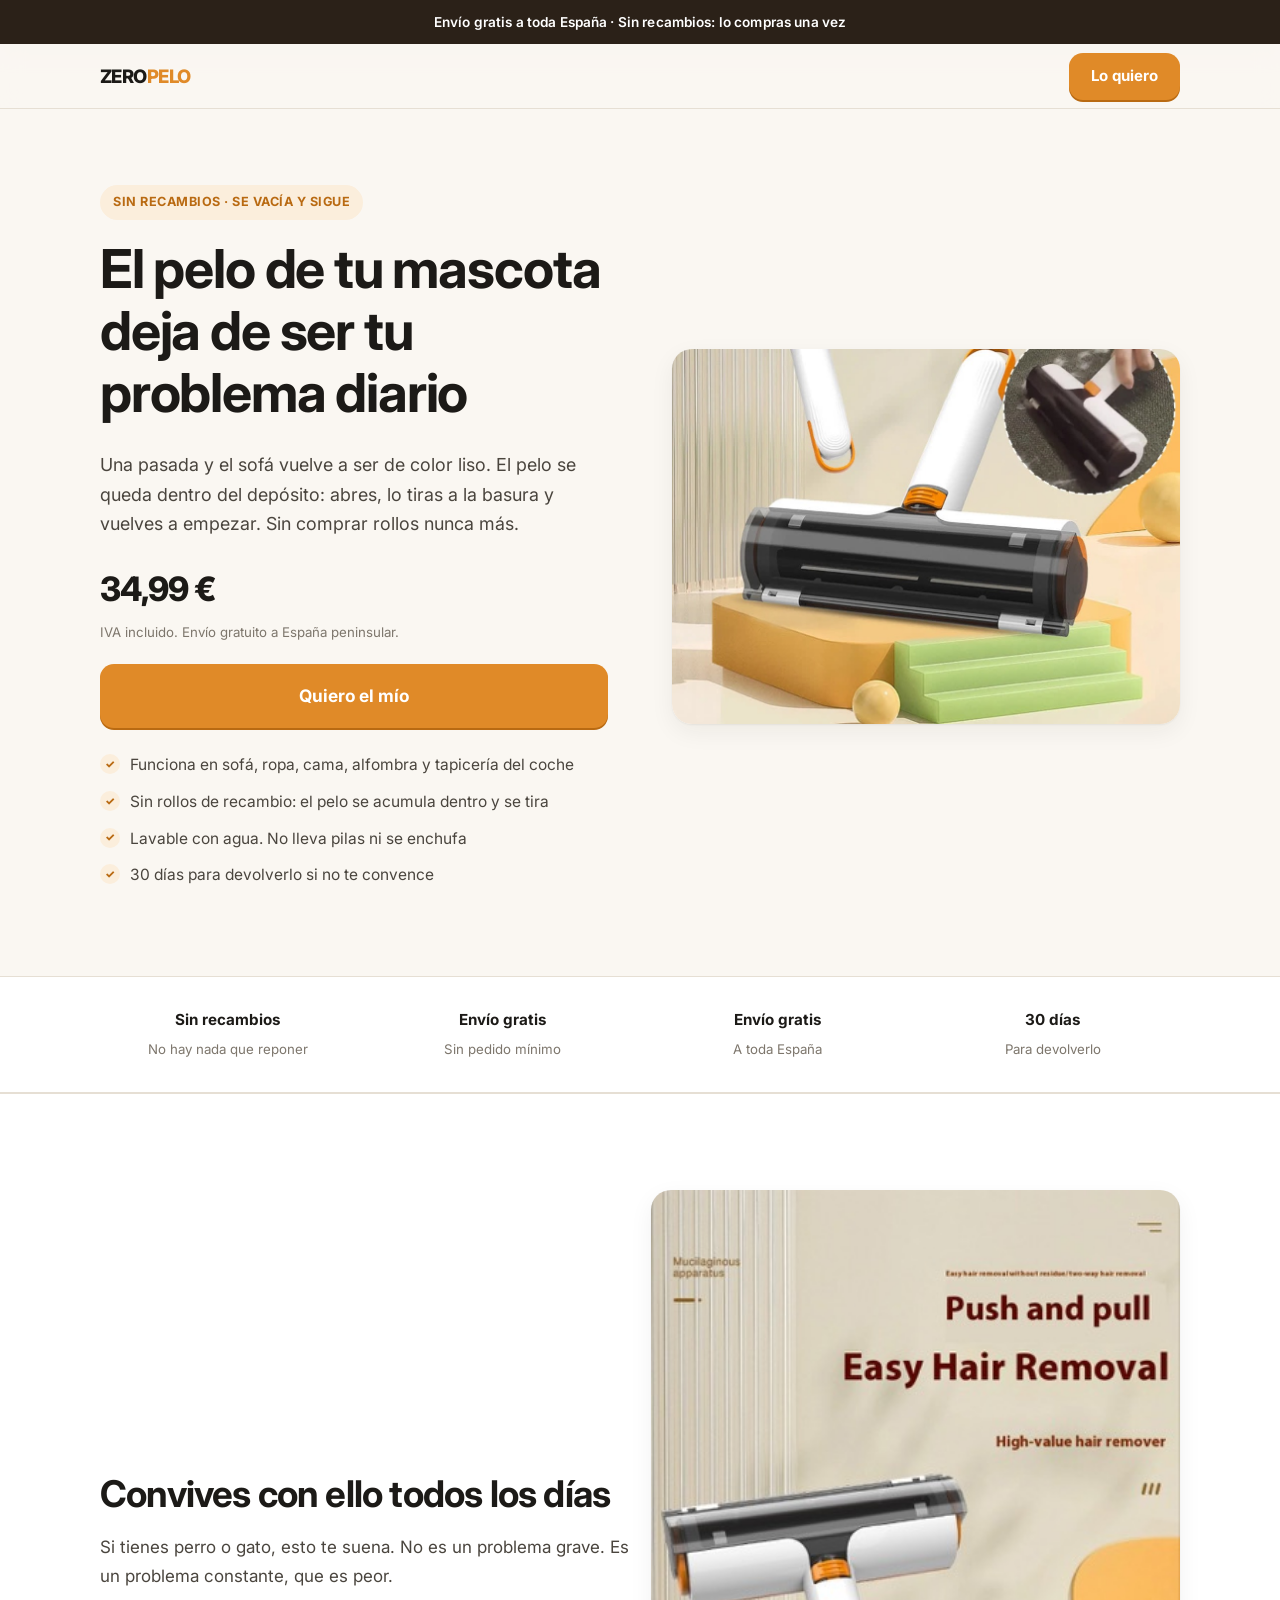
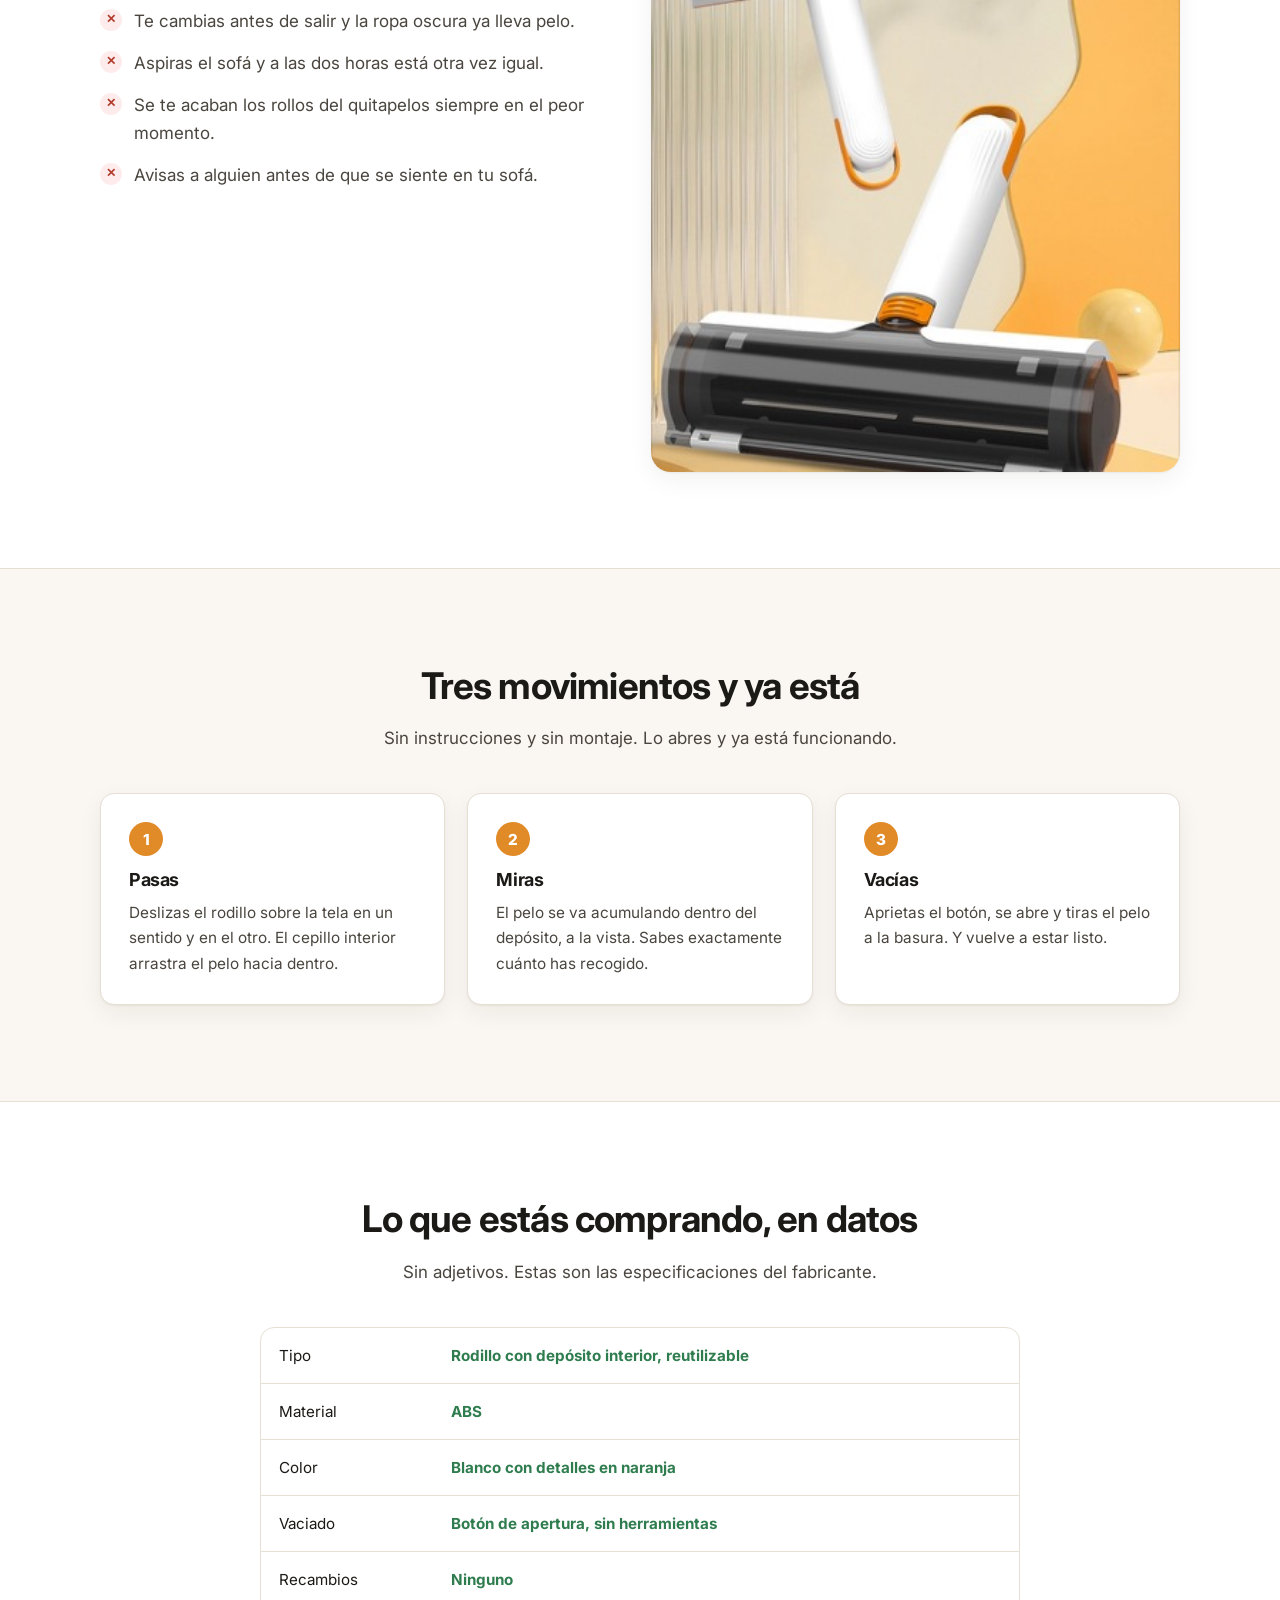
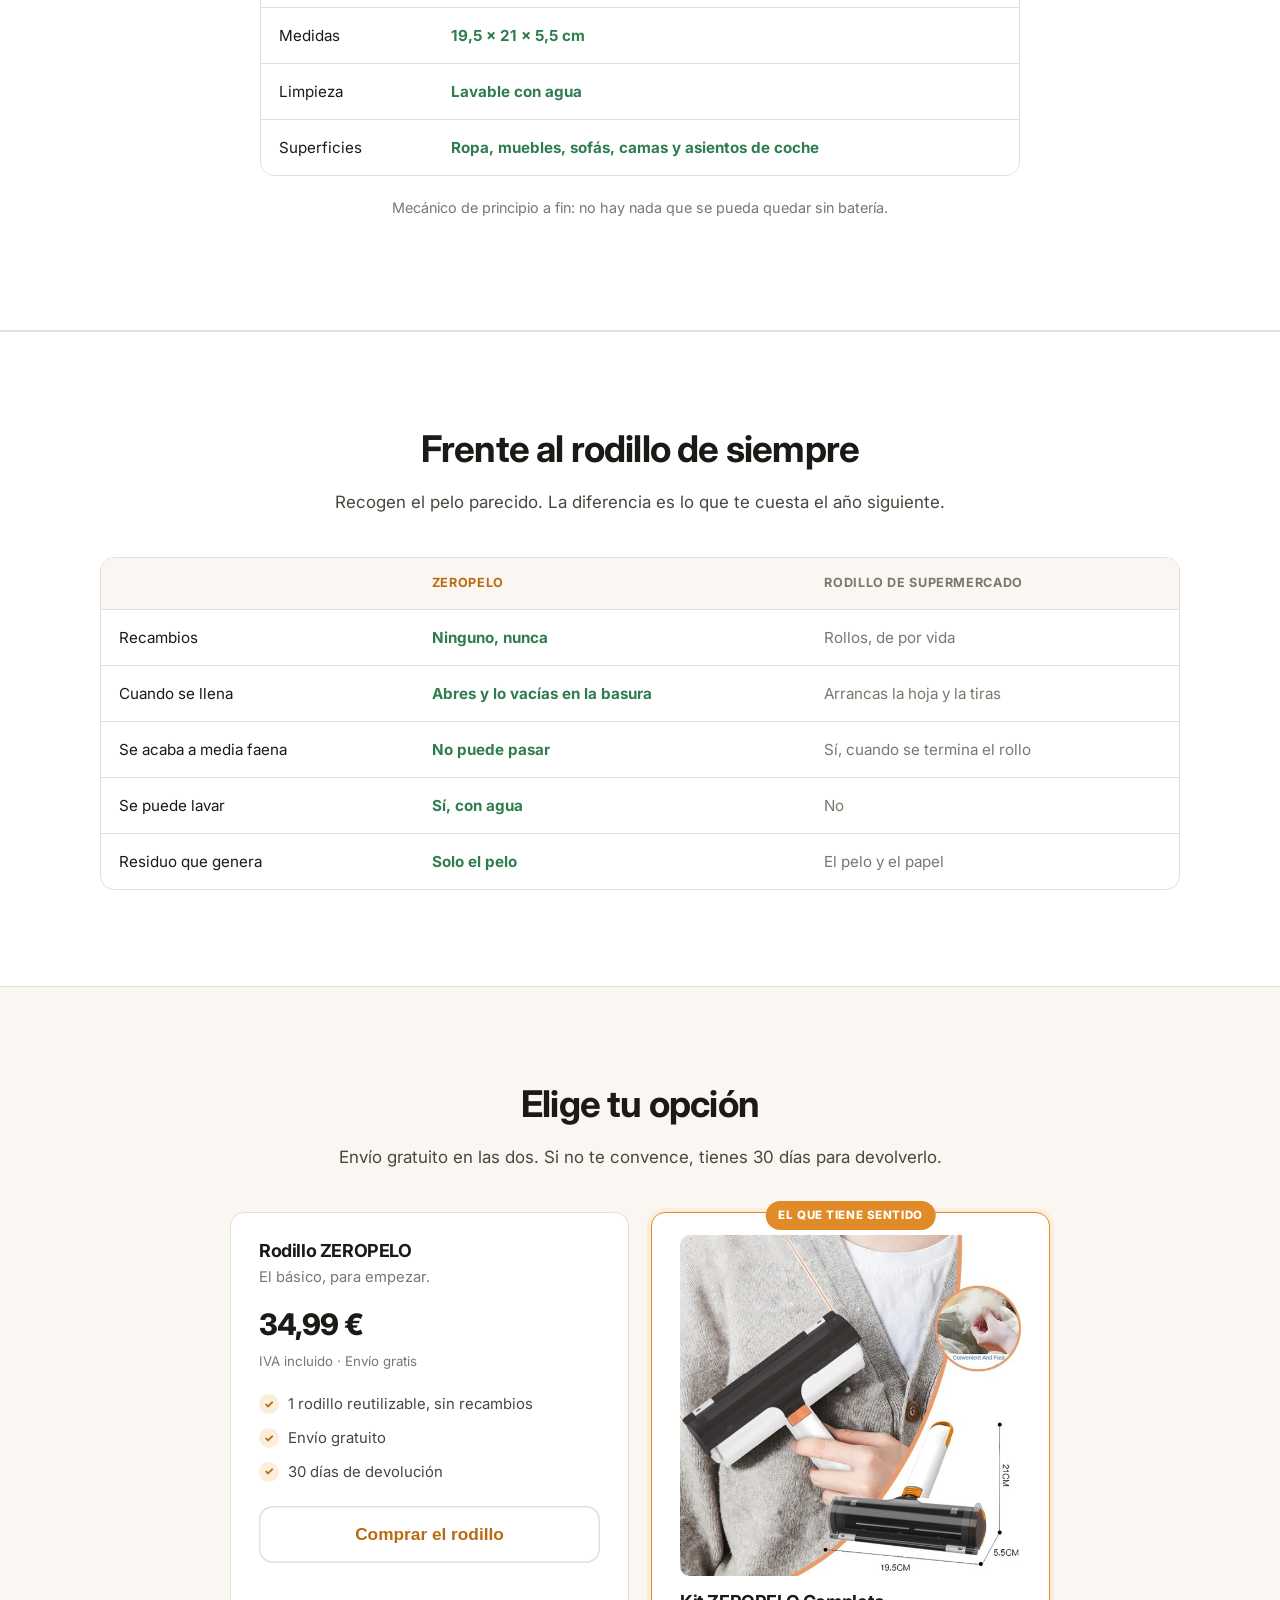
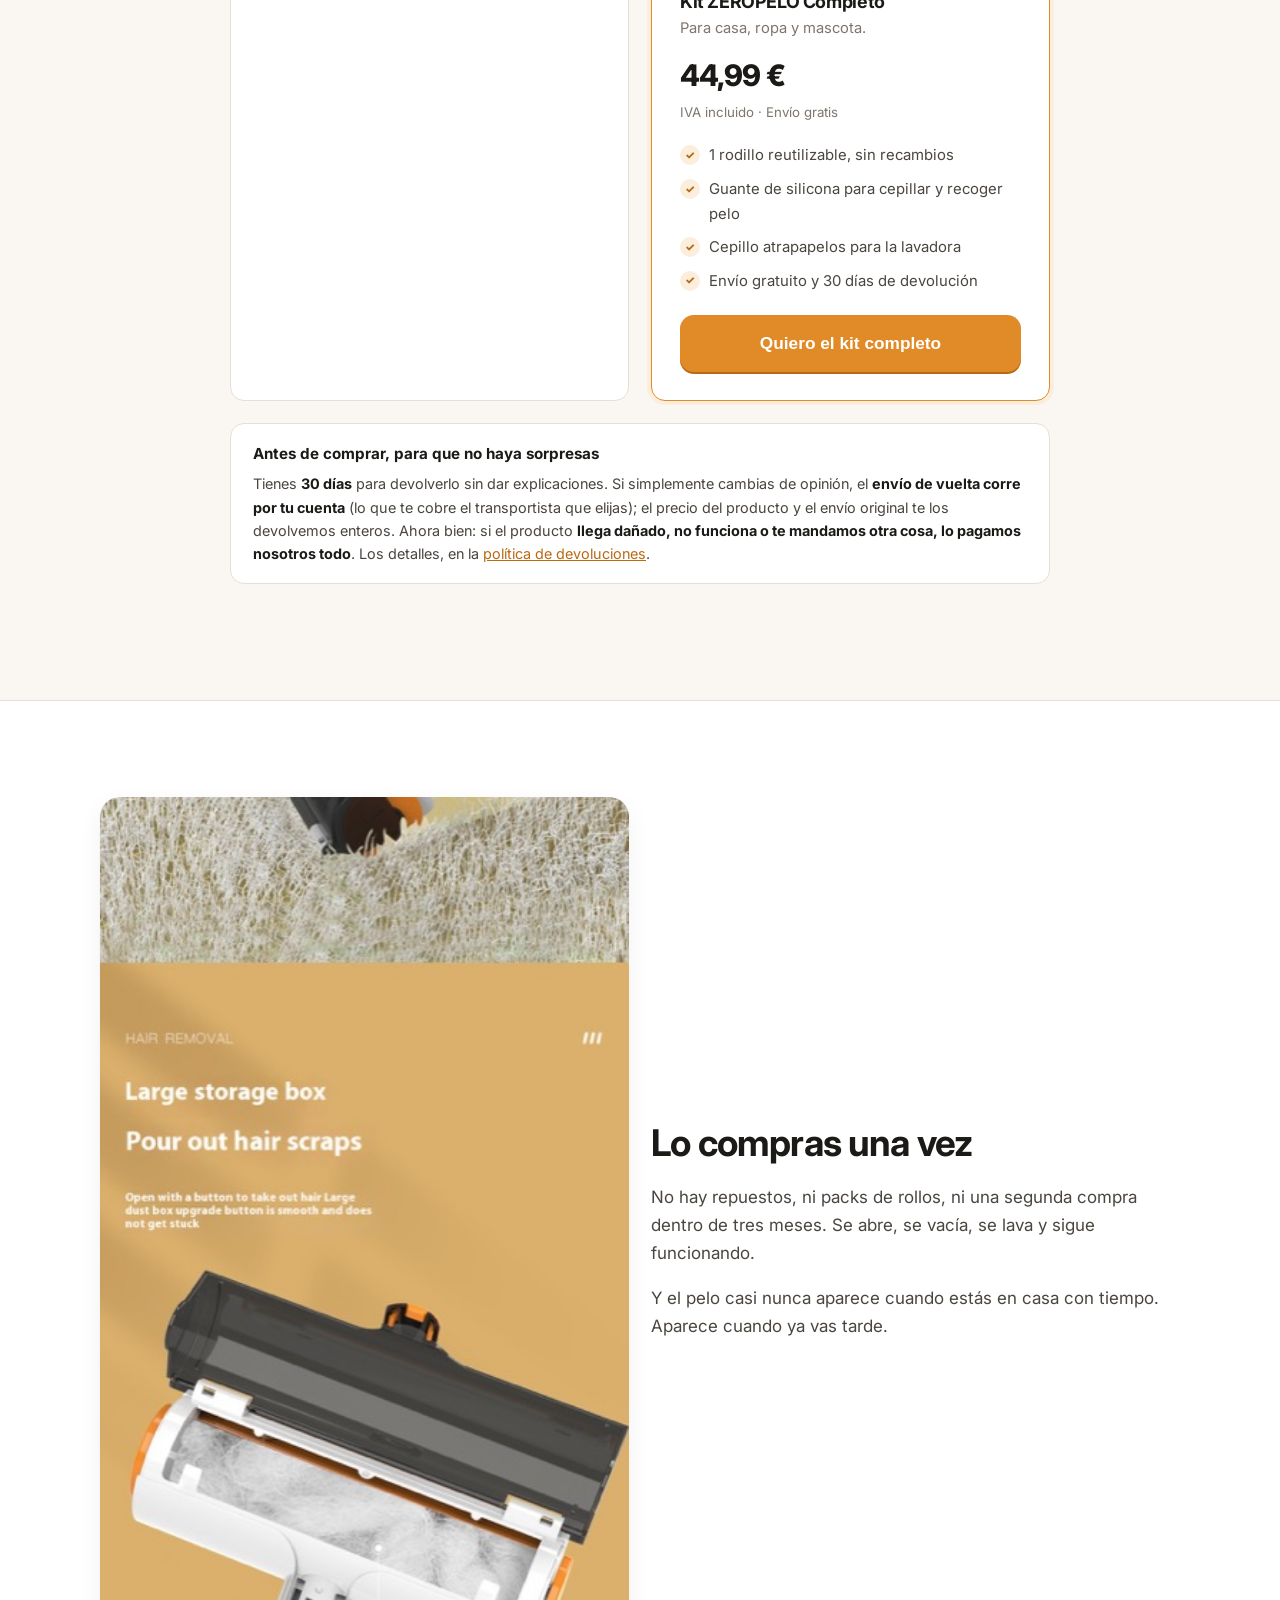
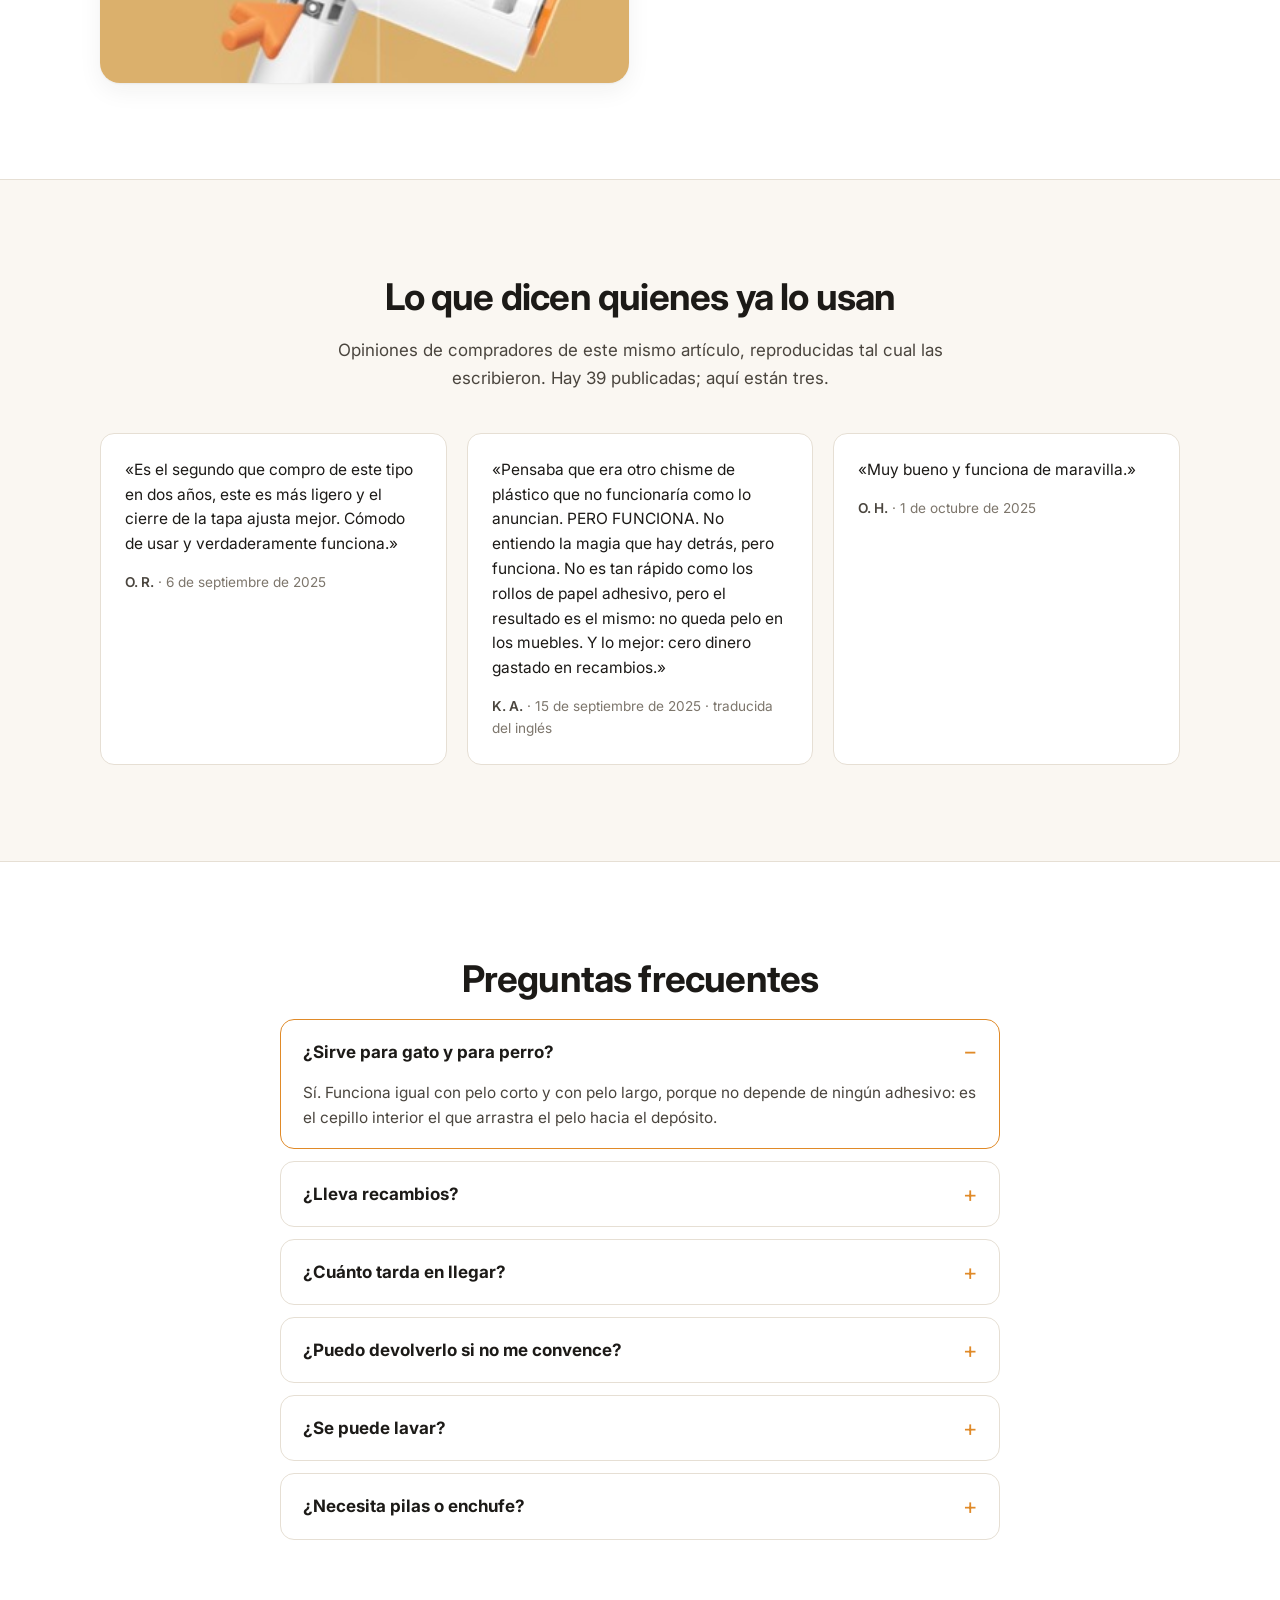
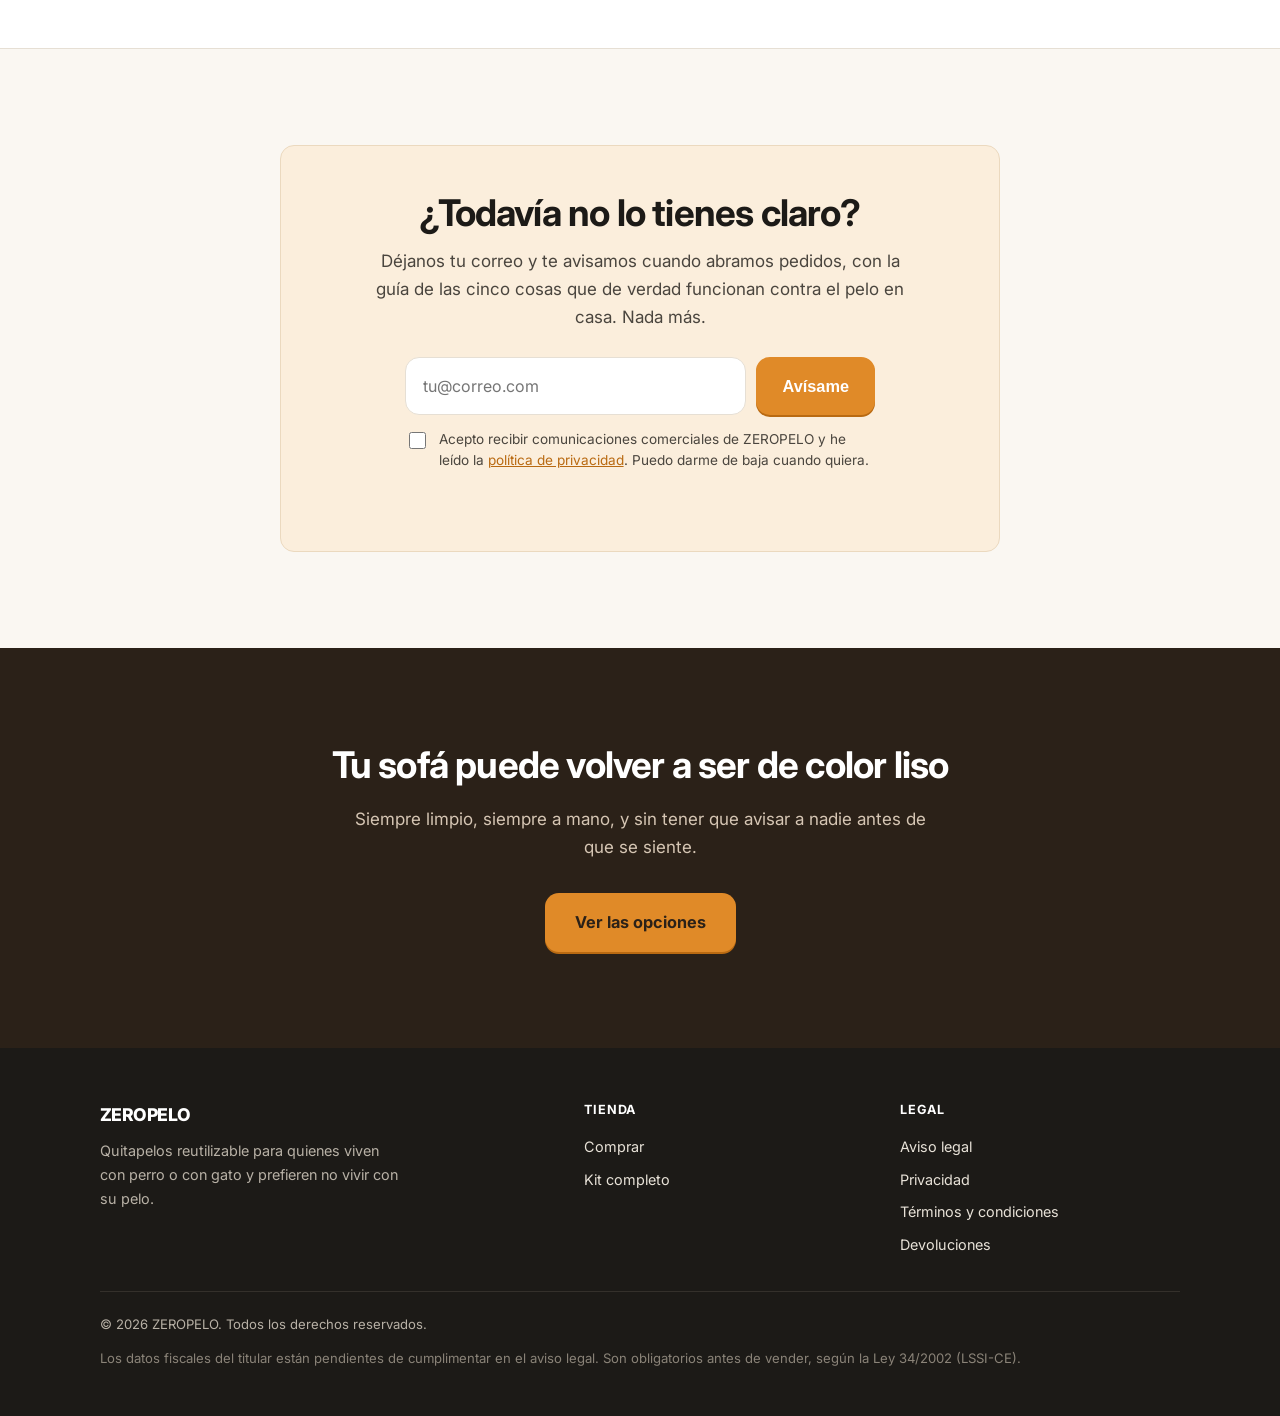
==== commit 860a00f7: "Resenas reales, plazos corregidos y botones apuntando a Shopify - Seccion de resenas rellenada con 3" ====
--- a/index.html
+++ b/index.html
@@ -3,10 +3,10 @@
 <head>
 <meta charset="utf-8">
 <meta name="viewport" content="width=device-width,initial-scale=1">
-<title>ZEROPELO — Adiós al pelo de tu mascota en el sofá y la ropa</title>
-<meta name="description" content="Rodillo quitapelos con tapa para perros y gatos. No coge polvo guardado y cabe en el bolso. Envío gratis desde España en 3-7 días.">
+<title>ZEROPELO — El quitapelos que no lleva recambios</title>
+<meta name="description" content="Rodillo quitapelos reutilizable para perros y gatos. El pelo se queda dentro, abres y lo tiras. Sin recambios, nunca. Envío gratis a España.">
 <meta property="og:title" content="ZEROPELO — Adiós al pelo de tu mascota">
-<meta property="og:description" content="Rodillo quitapelos con tapa. Siempre limpio, siempre listo. Envío gratis desde España.">
+<meta property="og:description" content="Se pasa, el pelo se queda dentro, se abre y se tira. Sin rollos de recambio, nunca.">
 <meta property="og:image" content="https://alexghost1.github.io/zeropelo/public/images/hero.jpg">
 <meta property="og:type" content="product">
 <link rel="stylesheet" href="assets/styles.css">
@@ -17,16 +17,7 @@
 </head>
 <body>
 
-<!-- ════════════════════════════════════════════════════════════════
-     PARA PUBLICAR DE VERDAD: borra el bloque <div class="aviso-borrador">
-     que hay justo debajo, y rellena PAGOS en el bloque de codigo del final.
-     ════════════════════════════════════════════════════════════════ -->
-<div class="aviso-borrador">
-  <strong>Tienda en preparación.</strong> El escaparate está terminado, pero la pasarela de pago
-  todavía no está conectada. Ningún pedido puede completarse en este momento.
-</div>
-
-<div class="barra">Envío gratis a toda España · Entrega en 3-7 días desde almacén español</div>
+<div class="barra">Envío gratis a toda España · Sin recambios: lo compras una vez</div>
 
 <header class="cab">
   <div class="env">
@@ -41,28 +32,28 @@
 <section class="hero">
   <div class="env hero-rej">
     <div>
-      <span class="etiqueta">Con tapa · Siempre listo</span>
+      <span class="etiqueta">Sin recambios · Se vacía y sigue</span>
       <h1>El pelo de tu mascota deja de ser tu problema diario</h1>
-      <p class="sub">Una pasada y el sofá vuelve a ser de color liso. Va tapado, así que no
-      coge polvo en el cajón y te lo puedes llevar donde haga falta.</p>
-
-      <div class="precio"><span class="ahora">24,99 €</span></div>
+      <p class="sub">Una pasada y el sofá vuelve a ser de color liso. El pelo se queda dentro
+      del depósito: abres, lo tiras a la basura y vuelves a empezar. Sin comprar rollos nunca más.</p>
+
+      <div class="precio"><span class="ahora">34,99 €</span></div>
       <p class="iva">IVA incluido. Envío gratuito a España peninsular.</p>
 
       <a class="btn btn-g" href="#comprar">Quiero el mío</a>
 
       <ul class="ventajas">
         <li><span class="tic">✓</span><span>Funciona en sofá, ropa, cama, alfombra y tapicería del coche</span></li>
-        <li><span class="tic">✓</span><span>Tapa transparente: la superficie no se ensucia entre usos</span></li>
-        <li><span class="tic">✓</span><span>Cabe en el bolso, la mochila o la guantera del coche</span></li>
-        <li><span class="tic">✓</span><span>Sale de un almacén en España, no de China</span></li>
+        <li><span class="tic">✓</span><span>Sin rollos de recambio: el pelo se acumula dentro y se tira</span></li>
+        <li><span class="tic">✓</span><span>Lavable con agua. No lleva pilas ni se enchufa</span></li>
+        <li><span class="tic">✓</span><span>30 días para devolverlo si no te convence</span></li>
       </ul>
     </div>
     <div class="hero-media">
       <img src="public/images/hero.jpg" width="1024" height="1024"
            srcset="public/images/hero-560.jpg 560w, public/images/hero.jpg 1024w"
            sizes="(max-width: 860px) 92vw, 46vw"
-           alt="Rodillo quitapelos ZEROPELO con su tapa transparente" fetchpriority="high">
+           alt="Rodillo quitapelos ZEROPELO con el depósito interior a la vista" fetchpriority="high">
     </div>
   </div>
 </section>
@@ -70,10 +61,10 @@
 <!-- CONFIANZA -->
 <section class="confianza">
   <div class="env">
-    <div class="conf-it"><b>3-7 días</b><span>Desde almacén en España</span></div>
+    <div class="conf-it"><b>Sin recambios</b><span>No hay nada que reponer</span></div>
     <div class="conf-it"><b>Envío gratis</b><span>Sin pedido mínimo</span></div>
-    <div class="conf-it"><b>14 días</b><span>Derecho de desistimiento</span></div>
-    <div class="conf-it"><b>Con tapa</b><span>Siempre limpio y listo</span></div>
+    <div class="conf-it"><b>Envío gratis</b><span>A toda España</span></div>
+    <div class="conf-it"><b>30 días</b><span>Para devolverlo</span></div>
   </div>
 </section>
 
@@ -87,7 +78,7 @@
       <ul>
         <li><span class="cruz">✕</span><span>Te cambias antes de salir y la ropa oscura ya lleva pelo.</span></li>
         <li><span class="cruz">✕</span><span>Aspiras el sofá y a las dos horas está otra vez igual.</span></li>
-        <li><span class="cruz">✕</span><span>Se te acaban los rollos adhesivos siempre en el peor momento.</span></li>
+        <li><span class="cruz">✕</span><span>Se te acaban los rollos del quitapelos siempre en el peor momento.</span></li>
         <li><span class="cruz">✕</span><span>Avisas a alguien antes de que se siente en tu sofá.</span></li>
       </ul>
     </div>
@@ -111,10 +102,10 @@
       <div class="tarjeta"><div class="paso-n">1</div><h3>Pasas</h3>
         <p>Deslizas el rodillo sobre la tela en un sentido y en el otro. El cepillo interior
         arrastra el pelo hacia dentro.</p></div>
-      <div class="tarjeta"><div class="paso-n">2</div><h3>Arrancas</h3>
-        <p>Cuando la hoja se llena, tiras de ella y aparece la siguiente. Un gesto.</p></div>
-      <div class="tarjeta"><div class="paso-n">3</div><h3>Tapas</h3>
-        <p>Le pones la tapa y lo guardas. Al cogerlo otra vez sigue limpio, no lleno de polvo.</p></div>
+      <div class="tarjeta"><div class="paso-n">2</div><h3>Miras</h3>
+        <p>El pelo se va acumulando dentro del depósito, a la vista. Sabes exactamente cuánto has recogido.</p></div>
+      <div class="tarjeta"><div class="paso-n">3</div><h3>Vacías</h3>
+        <p>Aprietas el botón, se abre y tiras el pelo a la basura. Y vuelve a estar listo.</p></div>
     </div>
   </div>
 </section>
@@ -129,18 +120,19 @@
     <div class="tabla-env" style="max-width:760px;margin:0 auto">
       <table>
         <tbody>
-          <tr><td>Tipo</td><td class="si">Rodillo adhesivo con rollo reemplazable</td></tr>
-          <tr><td>Material</td><td class="si">ABS + PC + TPR</td></tr>
-          <tr><td>Color</td><td class="si">Blanco, tapa transparente, detalles en naranja</td></tr>
-          <tr><td>Medidas</td><td class="si">19,5 × 11 × 6,5 cm</td></tr>
-          <tr><td>Peso</td><td class="si">160 g</td></tr>
-          <tr><td>Cambio de rollo</td><td class="si">Botón PUSH, sin herramientas</td></tr>
+          <tr><td>Tipo</td><td class="si">Rodillo con depósito interior, reutilizable</td></tr>
+          <tr><td>Material</td><td class="si">ABS</td></tr>
+          <tr><td>Color</td><td class="si">Blanco con detalles en naranja</td></tr>
+          <tr><td>Vaciado</td><td class="si">Botón de apertura, sin herramientas</td></tr>
+          <tr><td>Recambios</td><td class="si">Ninguno</td></tr>
+          <tr><td>Medidas</td><td class="si">19,5 × 21 × 5,5 cm</td></tr>
+          <tr><td>Limpieza</td><td class="si">Lavable con agua</td></tr>
           <tr><td>Superficies</td><td class="si">Ropa, muebles, sofás, camas y asientos de coche</td></tr>
         </tbody>
       </table>
     </div>
     <p class="centro" style="margin-top:20px;font-size:.9rem;color:var(--tenue)">
-      160 gramos y 19,5 cm: por eso cabe en el bolso.
+      Mecánico de principio a fin: no hay nada que se pueda quedar sin batería.
     </p>
   </div>
 </section>
@@ -150,17 +142,17 @@
   <div class="env">
     <div class="centro">
       <h2>Frente al rodillo de siempre</h2>
-      <p class="entradilla">Recoge el pelo igual de bien. La diferencia está en el rato que pasa guardado, que es casi todo el tiempo.</p>
+      <p class="entradilla">Recogen el pelo parecido. La diferencia es lo que te cuesta el año siguiente.</p>
     </div>
     <div class="tabla-env">
       <table>
         <thead><tr><th></th><th class="dest">ZEROPELO</th><th>Rodillo de supermercado</th></tr></thead>
         <tbody>
-          <tr><td>Guardado en el cajón</td><td class="si">Va tapado, sigue limpio</td><td class="no">Coge polvo y pelusa</td></tr>
-          <tr><td>Al cogerlo</td><td class="si">Listo para pasar</td><td class="no">Hay que arrancar la hoja sucia</td></tr>
-          <tr><td>En el bolso o el coche</td><td class="si">Con la tapa puesta, sin problema</td><td class="no">Se pega a todo</td></tr>
-          <tr><td>Cambiar el rollo</td><td class="si">Se saca y se pone, sin herramientas</td><td class="no">Igual</td></tr>
-          <tr><td>Dejarlo a la vista</td><td class="si">Se puede</td><td class="no">Mejor que no</td></tr>
+          <tr><td>Recambios</td><td class="si">Ninguno, nunca</td><td class="no">Rollos, de por vida</td></tr>
+          <tr><td>Cuando se llena</td><td class="si">Abres y lo vacías en la basura</td><td class="no">Arrancas la hoja y la tiras</td></tr>
+          <tr><td>Se acaba a media faena</td><td class="si">No puede pasar</td><td class="no">Sí, cuando se termina el rollo</td></tr>
+          <tr><td>Se puede lavar</td><td class="si">Sí, con agua</td><td class="no">No</td></tr>
+          <tr><td>Residuo que genera</td><td class="si">Solo el pelo</td><td class="no">El pelo y el papel</td></tr>
         </tbody>
       </table>
     </div>
@@ -172,18 +164,18 @@
   <div class="env">
     <div class="centro">
       <h2>Elige tu opción</h2>
-      <p class="entradilla">Envío gratuito en las dos. Si no te convence, tienes 14 días para devolverlo.</p>
+      <p class="entradilla">Envío gratuito en las dos. Si no te convence, tienes 30 días para devolverlo.</p>
     </div>
     <div class="packs">
       <div class="pack">
         <h3>Rodillo ZEROPELO</h3>
         <p style="color:var(--tenue);font-size:.92rem;margin:0">El básico, para empezar.</p>
-        <div class="p">24,99 €</div>
+        <div class="p">34,99 €</div>
         <p class="iva">IVA incluido · Envío gratis</p>
         <ul>
-          <li><span class="tic">✓</span><span>1 rodillo con tapa transparente</span></li>
-          <li><span class="tic">✓</span><span>Envío gratuito desde España</span></li>
-          <li><span class="tic">✓</span><span>14 días de devolución</span></li>
+          <li><span class="tic">✓</span><span>1 rodillo reutilizable, sin recambios</span></li>
+          <li><span class="tic">✓</span><span>Envío gratuito</span></li>
+          <li><span class="tic">✓</span><span>30 días de devolución</span></li>
         </ul>
         <button class="btn btn-g btn-sec" data-pago="hero">Comprar el rodillo</button>
       </div>
@@ -192,25 +184,25 @@
         <div class="pack-img"><img src="public/images/kit.jpg" width="1024" height="1024"
              srcset="public/images/kit-600.jpg 620w, public/images/kit.jpg 1024w"
              sizes="(max-width: 860px) 92vw, 40vw"
-             loading="lazy" alt="Kit ZEROPELO: rodillo con tapa, guante de silicona y atrapapelos de lavadora"></div>
+             loading="lazy" alt="Kit ZEROPELO: rodillo reutilizable, guante de silicona y atrapapelos de lavadora"></div>
         <h3>Kit ZEROPELO Completo</h3>
         <p style="color:var(--tenue);font-size:.92rem;margin:0">Para casa, ropa y mascota.</p>
-        <div class="p">34,99 €</div>
+        <div class="p">44,99 €</div>
         <p class="iva">IVA incluido · Envío gratis</p>
         <ul>
-          <li><span class="tic">✓</span><span>1 rodillo con tapa transparente</span></li>
+          <li><span class="tic">✓</span><span>1 rodillo reutilizable, sin recambios</span></li>
           <li><span class="tic">✓</span><span>Guante de silicona para cepillar y recoger pelo</span></li>
           <li><span class="tic">✓</span><span>Cepillo atrapapelos para la lavadora</span></li>
-          <li><span class="tic">✓</span><span>Envío gratuito y 14 días de devolución</span></li>
+          <li><span class="tic">✓</span><span>Envío gratuito y 30 días de devolución</span></li>
         </ul>
         <button class="btn btn-g" data-pago="kit">Quiero el kit completo</button>
       </div>
     </div>
     <div class="aviso-dev">
       <span class="tit">Antes de comprar, para que no haya sorpresas</span>
-      Tienes <b>14 días</b> para devolverlo sin dar explicaciones. Si simplemente cambias
+      Tienes <b>30 días</b> para devolverlo sin dar explicaciones. Si simplemente cambias
       de opinión, el <b>envío de vuelta corre por tu cuenta</b>
-      (<span class="rellenar">IMPORTE APROX.</span>); el precio del producto y el envío
+      (lo que te cobre el transportista que elijas); el precio del producto y el envío
       original te los devolvemos enteros. Ahora bien: si el producto <b>llega dañado, no
       funciona o te mandamos otra cosa, lo pagamos nosotros todo</b>. Los detalles, en la
       <a href="legal/devoluciones.html">política de devoluciones</a>.
@@ -226,12 +218,12 @@
       <img src="public/images/bolso.jpg" width="928" height="1152"
            srcset="public/images/bolso-600.jpg 620w, public/images/bolso.jpg 928w"
            sizes="(max-width: 860px) 92vw, 46vw" loading="lazy"
-           alt="Rodillo ZEROPELO sobre piedra travertino junto a una manta de lana y un jersey">
+           alt="Rodillo ZEROPELO junto a una manta de lana y un jersey">
     </div>
     <div>
-      <h2>Cabe donde lo necesitas</h2>
-      <p style="color:var(--tinta-suave)">160 gramos y 19,5 centímetros. Con la tapa puesta se
-      mete en el bolso, en la mochila o en la guantera sin pegarse a nada.</p>
+      <h2>Lo compras una vez</h2>
+      <p style="color:var(--tinta-suave)">No hay repuestos, ni packs de rollos, ni una segunda
+      compra dentro de tres meses. Se abre, se vacía, se lava y sigue funcionando.</p>
       <p style="color:var(--tinta-suave)">Y el pelo casi nunca aparece cuando estás en casa con
       tiempo. Aparece cuando ya vas tarde.</p>
     </div>
@@ -242,43 +234,28 @@
 <section class="seccion">
   <div class="env">
     <div class="centro">
-      <h2>Qué dicen quienes ya lo tienen</h2>
-      <p class="entradilla">Valoraciones del producto recogidas en la ficha del fabricante.
-      Todavía no son de compras hechas en esta tienda, y lo decimos claro.</p>
-    </div>
-
-    <div class="valoracion">
-      <div class="nota"><span class="rellenar">4,X</span></div>
-      <div class="det">
-        <div style="color:var(--teal);letter-spacing:.1em;font-size:1.05rem">★★★★★</div>
-        sobre <span class="rellenar">N.NNN</span> valoraciones en la ficha del fabricante
-      </div>
+      <h2>Lo que dicen quienes ya lo usan</h2>
+      <p class="entradilla">Opiniones de compradores de este mismo artículo, reproducidas
+      tal cual las escribieron. Hay 39 publicadas; aquí están tres.</p>
     </div>
 
     <div class="resenas">
       <div class="res">
-        <div class="estrellas">★★★★★</div>
-        <blockquote><span class="rellenar">PEGAR AQUÍ UNA VALORACIÓN REAL DE LA FICHA DEL FABRICANTE, TAL CUAL ESTÁ ESCRITA</span></blockquote>
-        <div class="quien"><b><span class="rellenar">Inicial del comprador</span></b> · valoración recogida en la ficha del fabricante</div>
+        <blockquote>«Es el segundo que compro de este tipo en dos años, este es más ligero y
+        el cierre de la tapa ajusta mejor. Cómodo de usar y verdaderamente funciona.»</blockquote>
+        <div class="quien"><b>O. R.</b> · 6 de septiembre de 2025</div>
       </div>
       <div class="res">
-        <div class="estrellas">★★★★★</div>
-        <blockquote><span class="rellenar">PEGAR AQUÍ OTRA VALORACIÓN REAL, SIN RETOCARLA</span></blockquote>
-        <div class="quien"><b><span class="rellenar">Inicial del comprador</span></b> · valoración recogida en la ficha del fabricante</div>
+        <blockquote>«Pensaba que era otro chisme de plástico que no funcionaría como lo
+        anuncian. PERO FUNCIONA. No entiendo la magia que hay detrás, pero funciona. No es
+        tan rápido como los rollos de papel adhesivo, pero el resultado es el mismo: no queda
+        pelo en los muebles. Y lo mejor: cero dinero gastado en recambios.»</blockquote>
+        <div class="quien"><b>K. A.</b> · 15 de septiembre de 2025 · traducida del inglés</div>
       </div>
       <div class="res">
-        <div class="estrellas">★★★★☆</div>
-        <blockquote><span class="rellenar">PEGAR AQUÍ UNA TERCERA, Y QUE NO SEA DE 5 ESTRELLAS: UNA CRÍTICA HONESTA VENDE MÁS QUE TRES ELOGIOS</span></blockquote>
-        <div class="quien"><b><span class="rellenar">Inicial del comprador</span></b> · valoración recogida en la ficha del fabricante</div>
-      </div>
-    </div>
-
-    <div class="fuente">
-      <b>De dónde salen estas valoraciones.</b> Son opiniones sobre este mismo artículo
-      publicadas en la ficha de su fabricante, reproducidas sin modificar y citando su
-      origen. <b>No son reseñas de compras realizadas en ZEROPELO</b>, y por eso no
-      aparecen como tales. En cuanto haya pedidos entregados, esta sección pasará a
-      recoger reseñas verificadas de clientes propios.
+        <blockquote>«Muy bueno y funciona de maravilla.»</blockquote>
+        <div class="quien"><b>O. H.</b> · 1 de octubre de 2025</div>
+      </div>
     </div>
   </div>
 </section>
@@ -288,25 +265,29 @@
   <div class="env" style="max-width:760px">
     <div class="centro"><h2>Preguntas frecuentes</h2></div>
     <details open><summary>¿Sirve para gato y para perro?</summary>
-      <p>Sí. Funciona igual con pelo corto y con pelo largo, porque no depende del adhesivo sino
-      del cepillo interior que arrastra el pelo hacia la cámara.</p></details>
-    <details><summary>¿Lleva recambios? ¿Son fáciles de cambiar?</summary>
-      <p>Sí, lleva rollo adhesivo y se cambia cuando se acaba. Se saca y se pone sin
-      herramientas.</p>
-      <p>La diferencia con uno de supermercado no está ahí: está en la tapa. La superficie
-      no coge polvo mientras está guardado, así que cuando lo coges está listo, y puedes
-      llevarlo en el bolso sin que se pegue a todo.</p></details>
+      <p>Sí. Funciona igual con pelo corto y con pelo largo, porque no depende de ningún adhesivo:
+      es el cepillo interior el que arrastra el pelo hacia el depósito.</p></details>
+    <details><summary>¿Lleva recambios?</summary>
+      <p>No. Ninguno. El pelo se acumula en el depósito interior; cuando se llena, aprietas el
+      botón, se abre y lo tiras a la basura.</p>
+      <p>Esa es toda la diferencia con uno de supermercado: el de supermercado te obliga a
+      comprar rollos mientras lo tengas. Este lo compras una vez.</p></details>
     <details><summary>¿Cuánto tarda en llegar?</summary>
-      <p>Entre 3 y 7 días laborables. Sale de un almacén situado en España, no directamente de Asia.</p></details>
+      <p>Entre 8 y 18 días. Viene directo de fábrica, sin intermediarios, y eso es lo que nos
+      permite mantener el precio. Te avisamos por email en cuanto sale.</p></details>
     <details><summary>¿Puedo devolverlo si no me convence?</summary>
-      <p>Sí. Tienes 14 días naturales desde que lo recibes para desistir sin justificar el
-      motivo, conforme al Real Decreto Legislativo 1/2007. En ese caso el envío de vuelta lo
-      pagas tú, y nosotros te devolvemos el precio del producto y el envío original.</p>
+      <p>Sí. Te damos <b>30 días</b> desde que lo recibes, el doble de los 14 que exige la ley
+      (Real Decreto Legislativo 1/2007), y sin justificar el motivo. En ese caso el envío de vuelta
+      lo pagas tú, y nosotros te devolvemos el precio del producto y el envío original.</p>
       <p>Si el producto llega dañado, no funciona o nos hemos equivocado de artículo, la
       devolución te sale gratis: la pagamos nosotros. Todo el detalle está en la
       <a href="legal/devoluciones.html">política de devoluciones</a>.</p></details>
     <details><summary>¿Se puede lavar?</summary>
-      <p>El cuerpo se limpia con un paño húmedo. No debe sumergirse ni meterse en el lavavajillas.</p></details>
+      <p>Sí, con agua. Se enjuaga, se deja secar y vuelve a estar listo. No lo metas en el lavavajillas.</p></details>
+
+    <details><summary>¿Necesita pilas o enchufe?</summary>
+      <p>Ninguna de las dos cosas. Es completamente mecánico: no hay nada que se pueda quedar
+      sin batería a mitad de faena.</p></details>
   </div>
 </section>
 
@@ -375,11 +356,11 @@
 
 <script>
 /* CONFIGURACION DE PAGO ---------------------------------------------
-   Pega aqui tus enlaces de pago (Stripe Payment Links o PayPal).
-   En cuanto los pegues, los botones llevan al checkout automaticamente. */
+   Los botones llevan a la ficha del producto en Shopify, que es donde se cobra.
+   Si cambias de dominio, cambia estas dos lineas y nada mas. */
 const PAGOS = {
-  hero: "",   // ej: "https://buy.stripe.com/xxxxxxxxxxxx"
-  kit:  ""    // ej: "https://buy.stripe.com/yyyyyyyyyyyy"
+  hero: "https://0fx0bs-th.myshopify.com/products/rodillo-zeropelo-quitapelos-reutilizable-para-perros-y-gatos",
+  kit:  "https://0fx0bs-th.myshopify.com/products/kit-zeropelo-completo-rodillo-guante-atrapapelos-de-lavadora"
 };
 
 /* ANALITICA Y CAPTURA DE EMAIL (Supabase, proyecto garcia-os) --------
@@ -421,7 +402,7 @@
     var destino = PAGOS[b.dataset.pago];
     var nota = document.getElementById("pago-nota");
     if (destino) { window.location.href = destino; return; }
-    nota.textContent = "Pasarela de pago todavia no conectada. Anade tus enlaces en la constante PAGOS de index.html.";
+    nota.textContent = "No hemos podido abrir el checkout. Escribenos y lo resolvemos.";
     nota.style.color = "#b23c2c";
     nota.scrollIntoView({ behavior: "smooth", block: "center" });
   });
